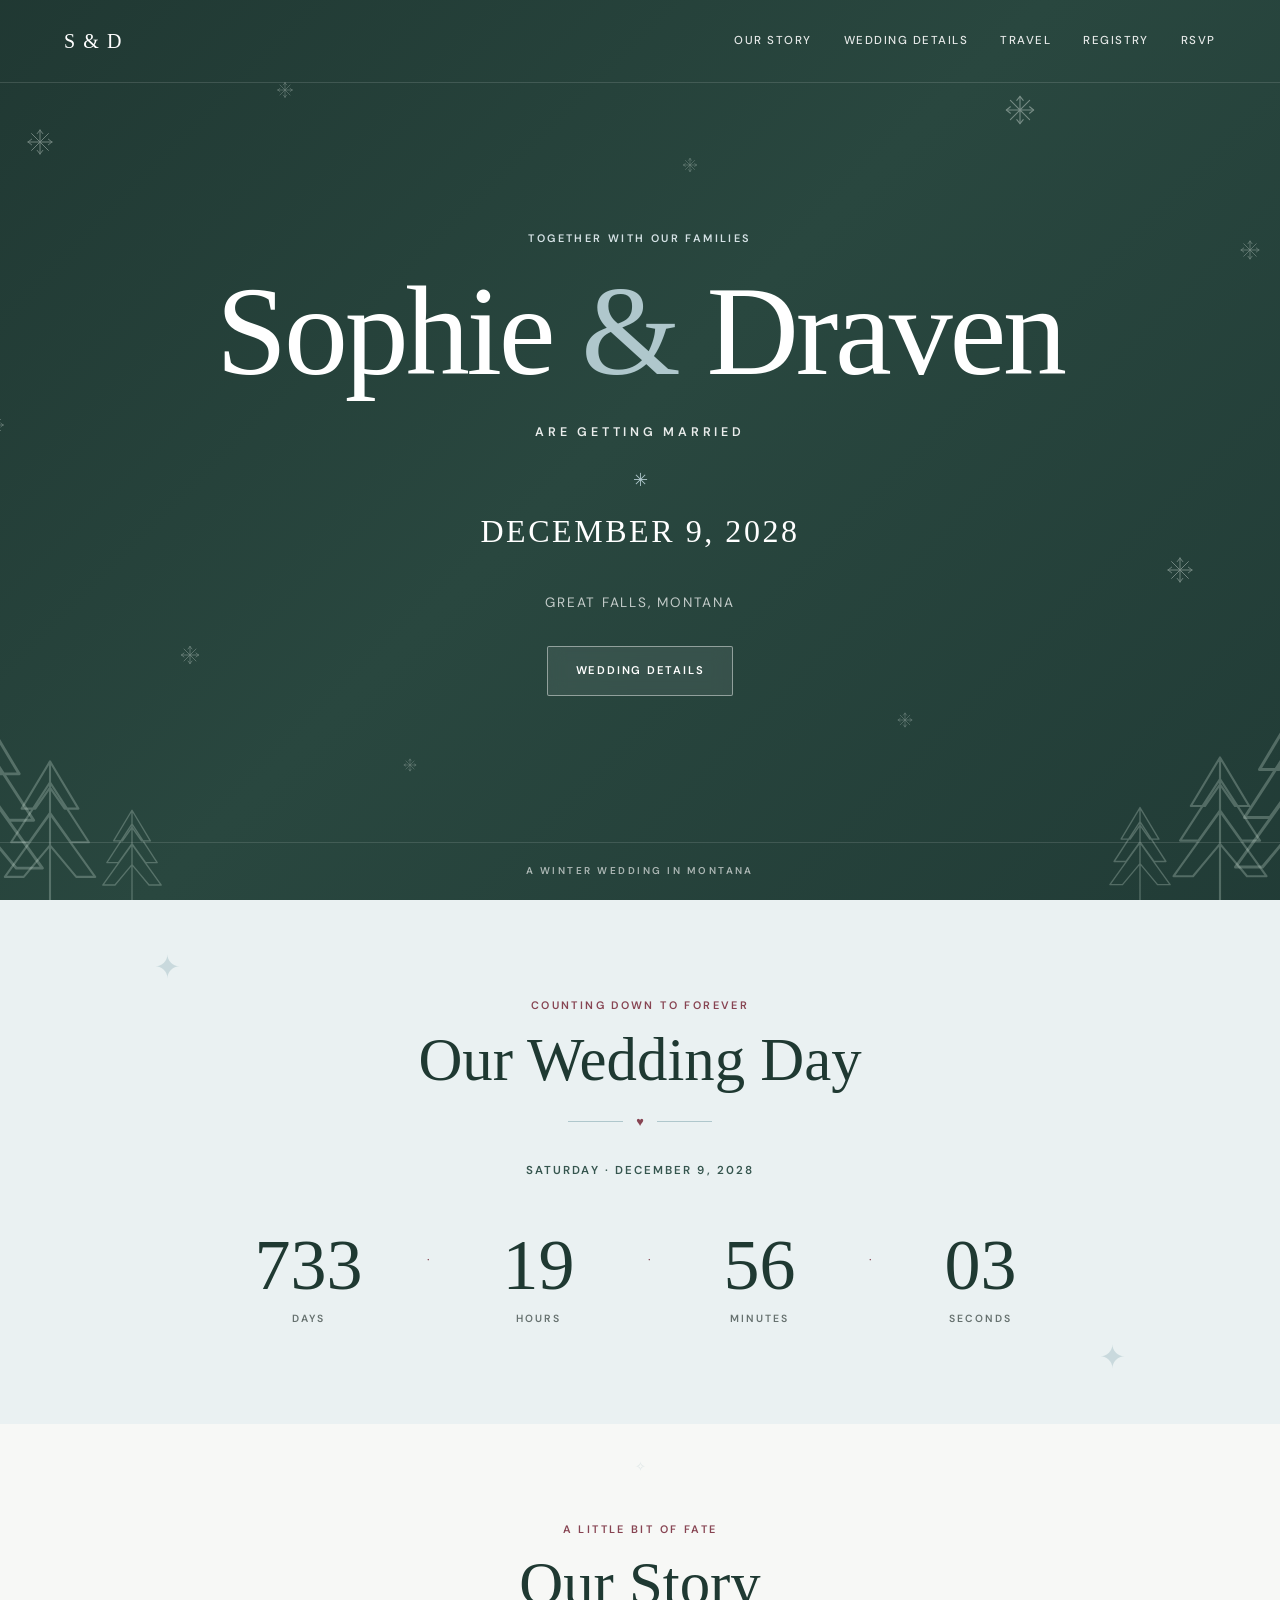
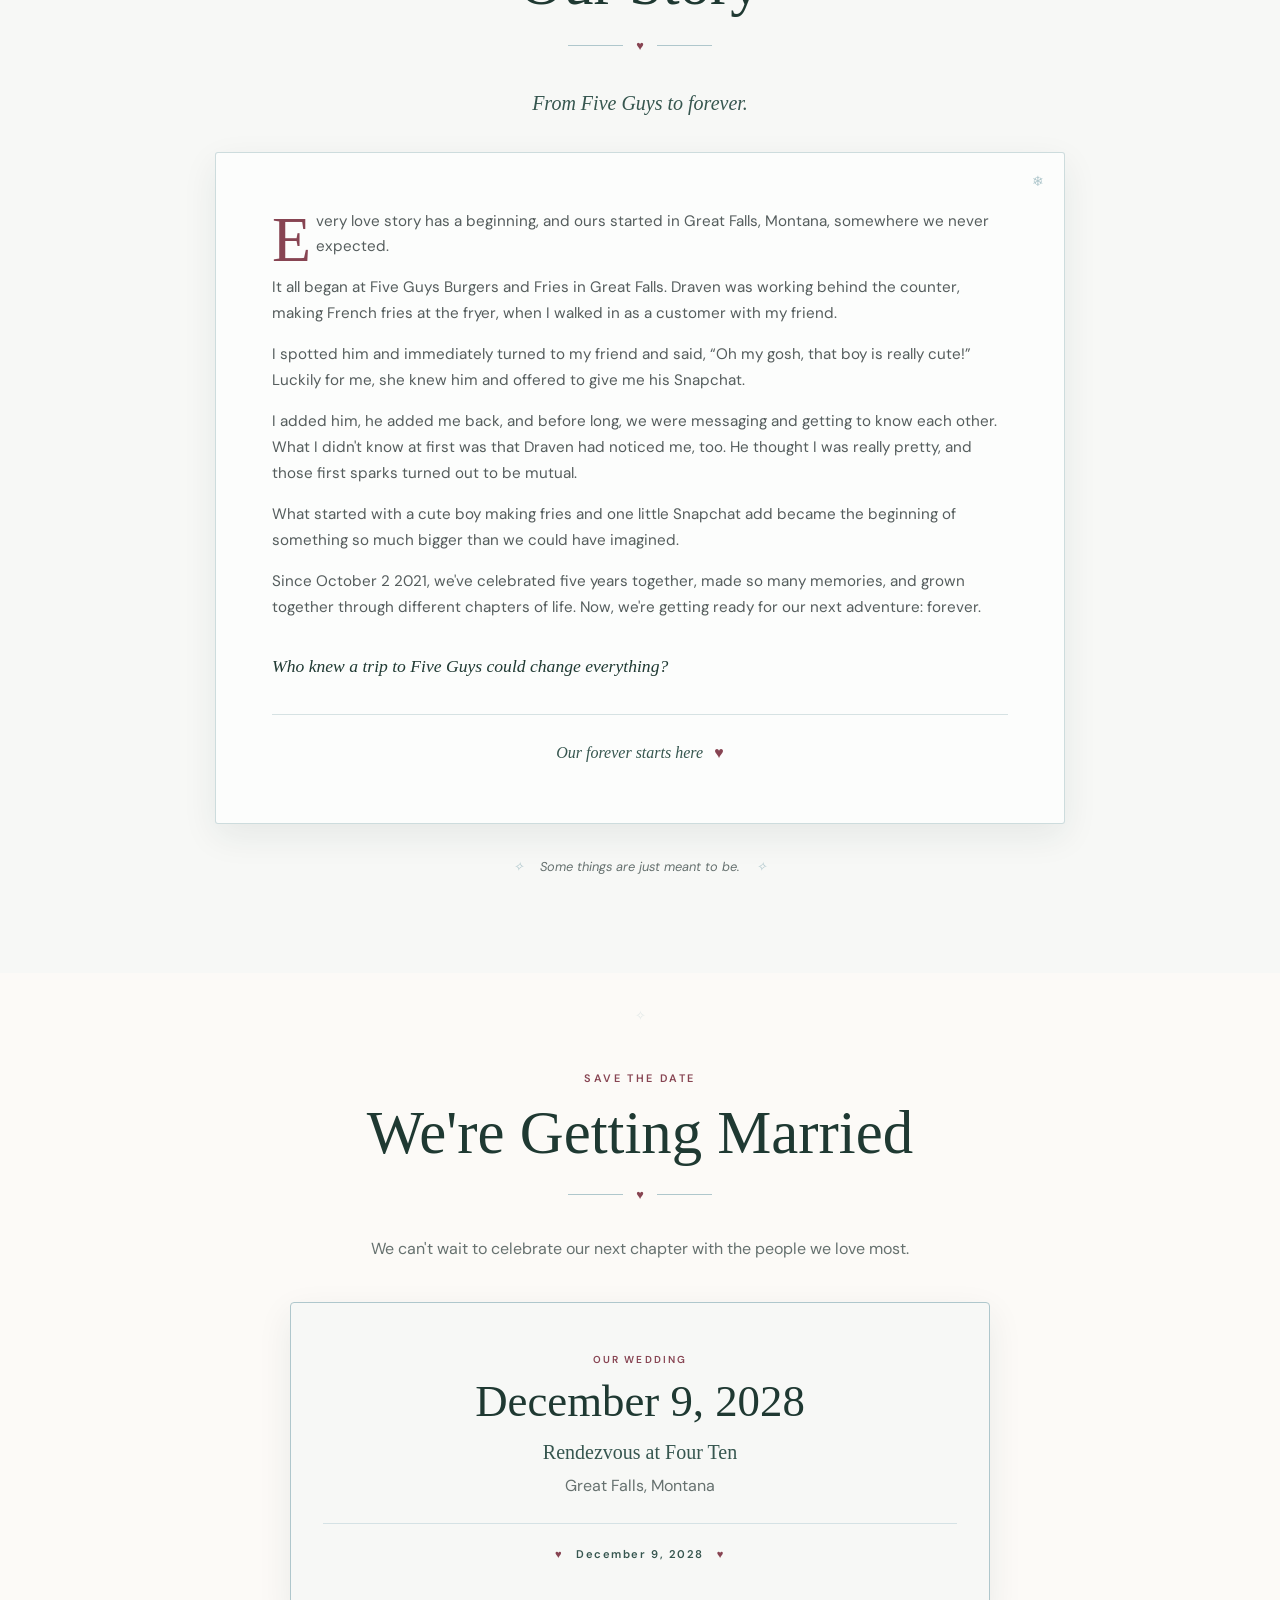
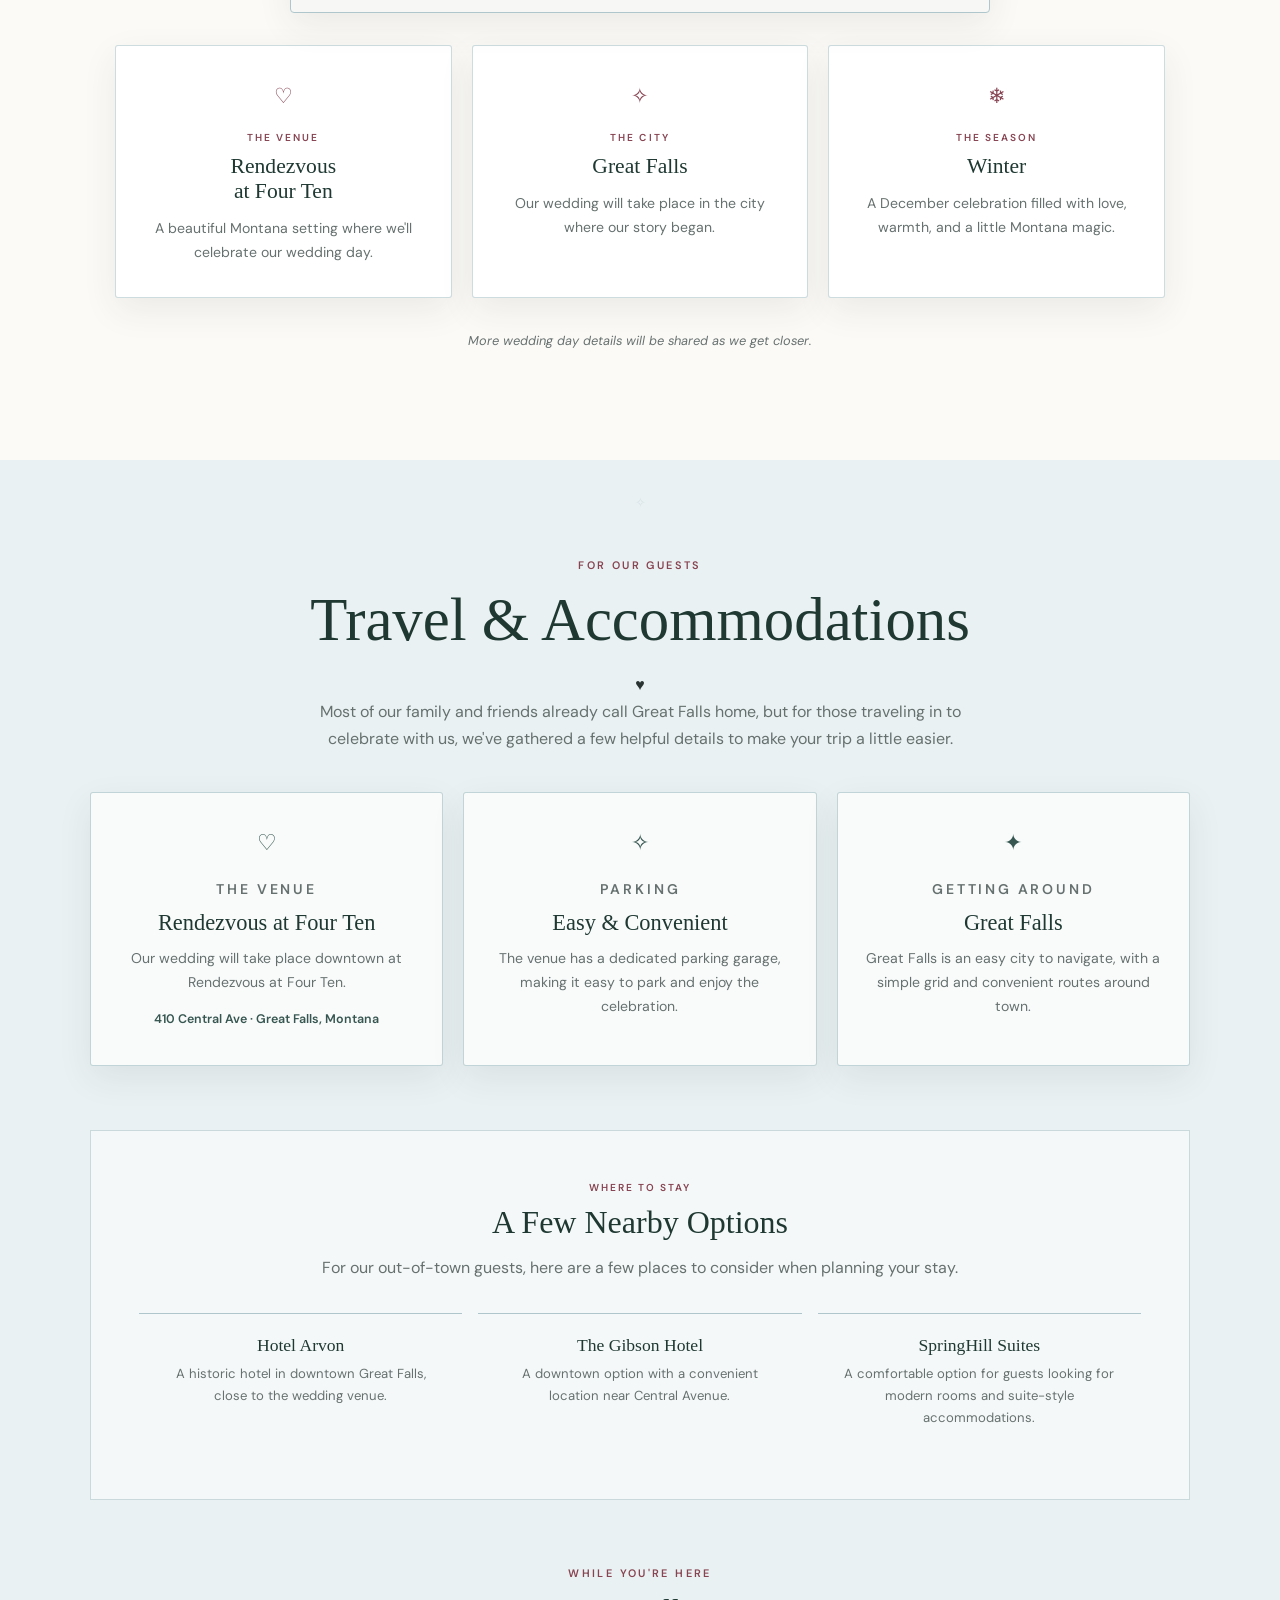
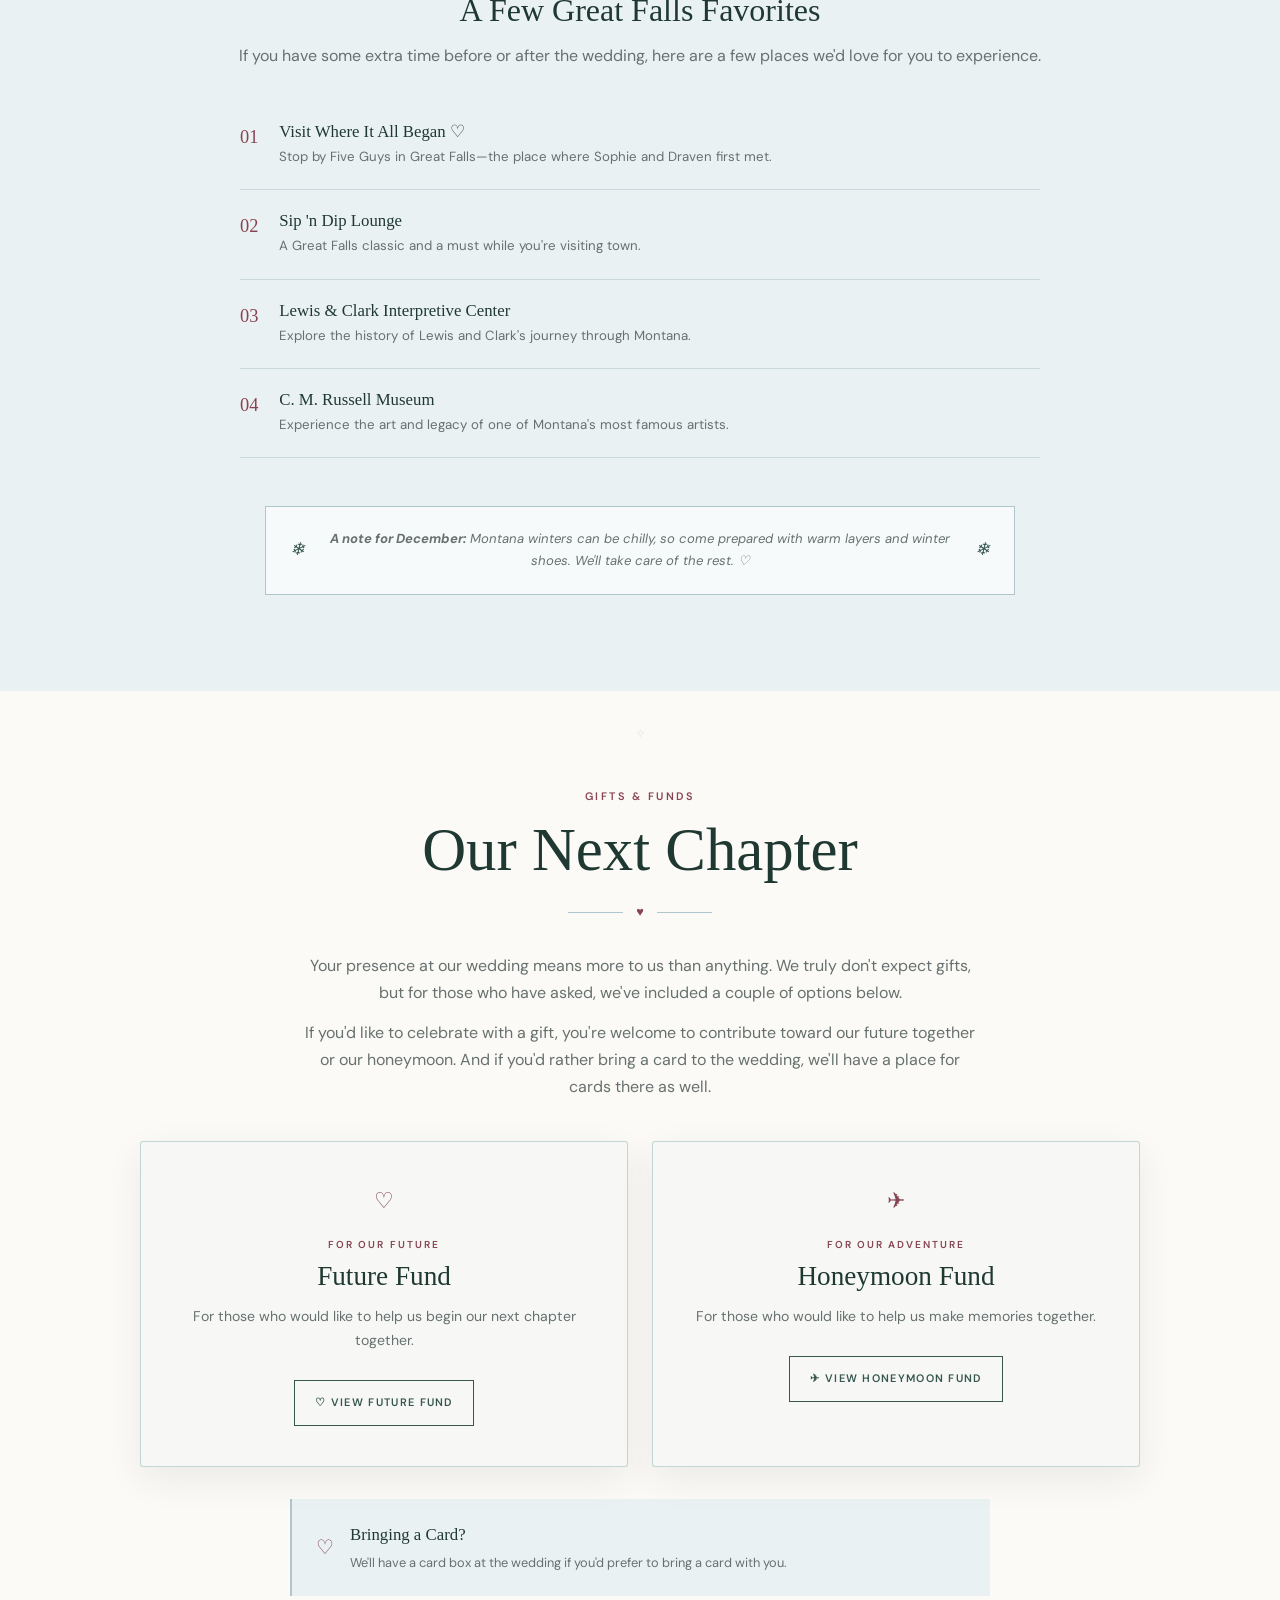
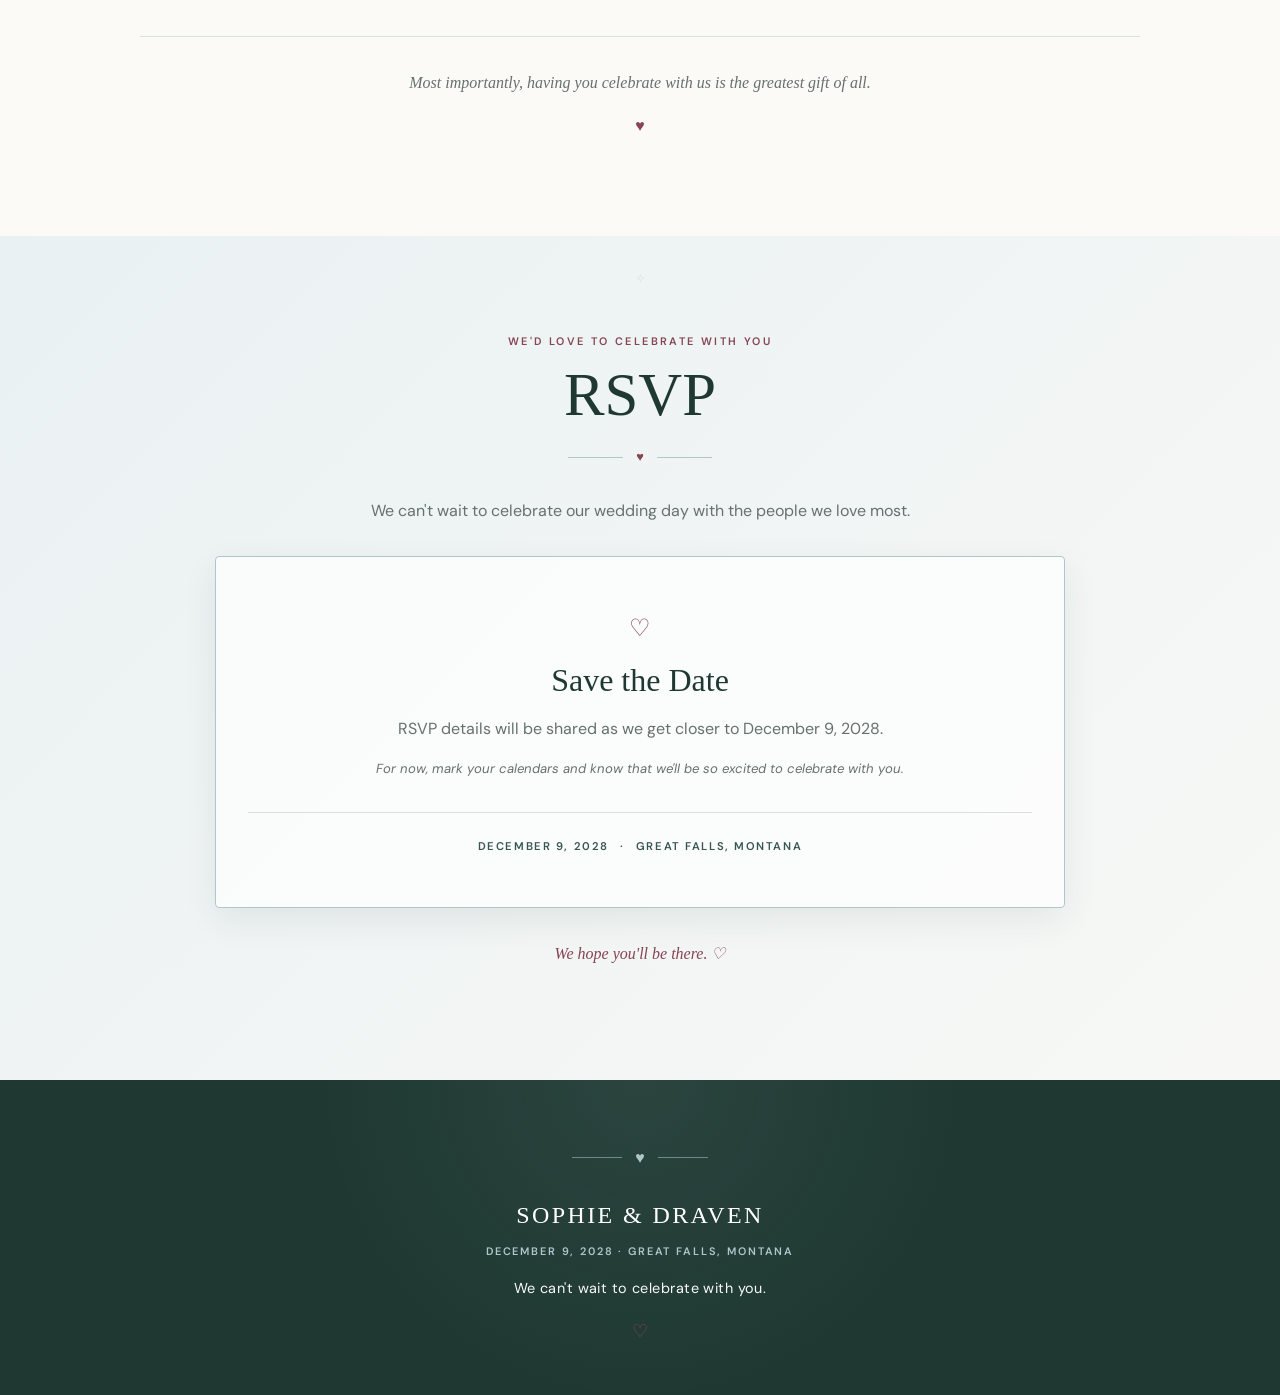
==== index.html @ 6c080b60 "nav links" ====
<!DOCTYPE html>
<html lang="en">
<head>
  <meta charset="UTF-8">
  <meta name="viewport" content="width=device-width, initial-scale=1.0">
  <meta name="description" content="Celebrate the wedding of Sophie and Draven in Great Falls, Montana, in December 9, 2028.">
  <title>Sophie & Draven | December 9, 2028</title>

  <link rel="preconnect" href="https://fonts.googleapis.com">
  <link rel="preconnect" href="https://fonts.gstatic.com" crossorigin>
  <link href="https://fonts.googleapis.com/css2?family=DM+Sans:wght@400;500;600&family=Playfair+Display:wght@400;500;600&display=swap" rel="stylesheet">

  <link rel="stylesheet" href="styles.css">
</head>
<body>
  <header class="hero">
    <nav class="navigation">
      <a href="#home" class="nav-logo">S & D</a>
      <div class="nav-links">
        
<a href="./story.html">OUR STORY</a>
<a href="./details.html">WEDDING DETAILS</a>
<a href="./travel.html">TRAVEL</a>
<a href="./registry.html">REGISTRY</a>
<a href="./rsvp.html">RSVP</a>

      </div>
    </nav>

    <main id="home" class="hero-content">
      <p class="eyebrow">TOGETHER WITH OUR FAMILIES</p>
      <h1>Sophie <span>&</span> Draven</h1>
      <p class="hero-subtitle">ARE GETTING MARRIED</p>
      <div class="ornament">✳</div>
      <p class="wedding-date">DECEMBER 9, 2028</p>
      <p class="hero-location">Great Falls, Montana</p>
      <a href="#details" class="button">Wedding Details</a>
    </main>

    <div class="hero-bottom">A WINTER WEDDING IN MONTANA</div>
  </header>


  <section class="countdown-section">
    <div class="countdown-inner">
      <p class="eyebrow">COUNTING DOWN TO FOREVER</p>
      <h2>Our Wedding Day</h2>
      <div class="countdown-flourish" aria-hidden="true">
        <span></span><span>♥</span><span></span>
      </div>
      <div class="countdown-date">SATURDAY · DECEMBER 9, 2028</div>
      <div class="countdown" id="countdown">
        <div class="countdown-unit"><span class="countdown-number" id="days">0</span><span class="countdown-label">DAYS</span></div>
        <div class="countdown-divider">·</div>
        <div class="countdown-unit"><span class="countdown-number" id="hours">0</span><span class="countdown-label">HOURS</span></div>
        <div class="countdown-divider">·</div>
        <div class="countdown-unit"><span class="countdown-number" id="minutes">0</span><span class="countdown-label">MINUTES</span></div>
        <div class="countdown-divider">·</div>
        <div class="countdown-unit"><span class="countdown-number" id="seconds">0</span><span class="countdown-label">SECONDS</span></div>
      </div>
    </div>
  </section>

  <section id="story" class="section story-section">
  <div class="story-inner">

    <p class="eyebrow">A LITTLE BIT OF FATE</p>

    <h2>Our Story</h2>

    <div class="story-flourish" aria-hidden="true">
      <span></span>
      <span class="flourish-heart">♥</span>
      <span></span>
    </div>

    <p class="story-tagline">From Five Guys to forever.</p>

<div class="story-letter">
  <p class="story-dropcap">
    Every love story has a beginning, and ours started
    in Great Falls, Montana, somewhere we never expected.
  </p>

  <p>
    It all began at Five Guys Burgers and Fries in Great
    Falls. Draven was working behind the counter, making
    French fries at the fryer, when I walked in as a
    customer with my friend.
  </p>

  <p>
    I spotted him and immediately turned to my friend
    and said, “Oh my gosh, that boy is really cute!”
    Luckily for me, she knew him and offered to give me
    his Snapchat.
  </p>

  <p>
    I added him, he added me back, and before long, we
    were messaging and getting to know each other.
    What I didn't know at first was that Draven had
    noticed me, too. He thought I was really pretty,
    and those first sparks turned out to be mutual.
  </p>

  <p>
    What started with a cute boy making fries and one
    little Snapchat add became the beginning of
    something so much bigger than we could have imagined.
  </p>

  <p>
    Since October 2 2021, we've celebrated five years
    together, made so many memories, and grown together
    through different chapters of life. Now, we're
    getting ready for our next adventure: forever.
  </p>

  <p class="story-ending">
    Who knew a trip to Five Guys could change everything?
  </p>

      <div class="story-signoff">
        <span>Our forever starts here</span>
        <span class="signoff-heart" aria-hidden="true">♥</span>
      </div>
    </div>

    <div class="story-bottom-note">
      <span class="story-sparkle" aria-hidden="true">✧</span>
      <p>Some things are just meant to be.</p>
      <span class="story-sparkle" aria-hidden="true">✧</span>
    </div>

  </div>
</section>

  <section id="details" class="section details-section">
  <div class="details-inner">

    <p class="eyebrow">SAVE THE DATE</p>

    <h2>We're Getting Married</h2>

    <div class="details-flourish" aria-hidden="true">
      <span></span>
      <span>♥</span>
      <span></span>
    </div>

    <p class="details-intro">
      We can't wait to celebrate our next chapter with
      the people we love most.
    </p>

    <div class="details-main-card">
      <p class="detail-label">OUR WEDDING</p>

      <h3>December 9, 2028</h3>

      <p class="venue-name">Rendezvous at Four Ten</p>
      <p class="venue-location">Great Falls, Montana</p>

      <div class="date-note">
        <span class="date-note-heart">♥</span>
        <span>December 9, 2028</span>
        <span class="date-note-heart">♥</span>
      </div>
    </div>

    <div class="detail-cards">

      <div class="detail-card">
        <div class="detail-icon">♡</div>
        <p class="detail-card-label">THE VENUE</p>
        <h4>Rendezvous<br>at Four Ten</h4>
        <p>
          A beautiful Montana setting where we'll
          celebrate our wedding day.
        </p>
      </div>

      <div class="detail-card">
        <div class="detail-icon">✧</div>
        <p class="detail-card-label">THE CITY</p>
        <h4>Great Falls</h4>
        <p>
          Our wedding will take place in the
          city where our story began.
        </p>
      </div>

      <div class="detail-card">
        <div class="detail-icon">❄</div>
        <p class="detail-card-label">THE SEASON</p>
        <h4>Winter</h4>
        <p>
          A December celebration filled with
          love, warmth, and a little Montana magic.
        </p>
      </div>

    </div>

    <div class="details-bottom">
      <p>More wedding day details will be shared as we get closer.</p>
    </div>

  </div>
</section>
<section id="travel" class="section travel-section">
  <div class="travel-inner">

    <p class="eyebrow">FOR OUR GUESTS</p>

    <h2>Travel & Accommodations</h2>

    <div class="travel-flourish" aria-hidden="true">
      <span></span>
      <span>♥</span>
      <span></span>
    </div>

    <p class="travel-intro">
      Most of our family and friends already call Great Falls home,
      but for those traveling in to celebrate with us, we've gathered
      a few helpful details to make your trip a little easier.
    </p>

    <div class="travel-cards">

      <div class="travel-card">
        <div class="travel-icon">♡</div>
        <p class="travel-card-label">THE VENUE</p>
        <h3>Rendezvous at Four Ten</h3>
        <p>
          Our wedding will take place downtown at
          Rendezvous at Four Ten.
        </p>
        <p class="travel-detail">
          410 Central Ave · Great Falls, Montana
        </p>
      </div>

      <div class="travel-card">
        <div class="travel-icon">✧</div>
        <p class="travel-card-label">PARKING</p>
        <h3>Easy & Convenient</h3>
        <p>
          The venue has a dedicated parking garage,
          making it easy to park and enjoy the celebration.
        </p>
      </div>

      <div class="travel-card">
        <div class="travel-icon">✦</div>
        <p class="travel-card-label">GETTING AROUND</p>
        <h3>Great Falls</h3>
        <p>
          Great Falls is an easy city to navigate, with a
          simple grid and convenient routes around town.
        </p>
      </div>

    </div>

    <div class="stay-section">

      <p class="travel-card-label">WHERE TO STAY</p>

      <h3>A Few Nearby Options</h3>

      <p class="stay-intro">
        For our out-of-town guests, here are a few places
        to consider when planning your stay.
      </p>

      <div class="hotel-list">

        <div class="hotel-item">
          <h4>Hotel Arvon</h4>
          <p>
            A historic hotel in downtown Great Falls,
            close to the wedding venue.
          </p>
        </div>

        <div class="hotel-item">
          <h4>The Gibson Hotel</h4>
          <p>
            A downtown option with a convenient location
            near Central Avenue.
          </p>
        </div>

        <div class="hotel-item">
          <h4>SpringHill Suites</h4>
          <p>
            A comfortable option for guests looking for
            modern rooms and suite-style accommodations.
          </p>
        </div>

      </div>

    </div>

    <div class="while-here">

      <p class="eyebrow">WHILE YOU'RE HERE</p>

      <h3>A Few Great Falls Favorites</h3>

      <p class="while-here-intro">
        If you have some extra time before or after the wedding,
        here are a few places we'd love for you to experience.
      </p>

      <div class="favorite-list">

        <div class="favorite-item">
          <span class="favorite-number">01</span>
          <div>
            <h4>Visit Where It All Began ♡</h4>
            <p>
              Stop by Five Guys in Great Falls—the place where
              Sophie and Draven first met.
            </p>
          </div>
        </div>

        <div class="favorite-item">
          <span class="favorite-number">02</span>
          <div>
            <h4>Sip 'n Dip Lounge</h4>
            <p>
              A Great Falls classic and a must while you're
              visiting town.
            </p>
          </div>
        </div>

        <div class="favorite-item">
          <span class="favorite-number">03</span>
          <div>
            <h4>Lewis & Clark Interpretive Center</h4>
            <p>
              Explore the history of Lewis and Clark's journey
              through Montana.
            </p>
          </div>
        </div>

        <div class="favorite-item">
          <span class="favorite-number">04</span>
          <div>
            <h4>C. M. Russell Museum</h4>
            <p>
              Experience the art and legacy of one of
              Montana's most famous artists.
            </p>
          </div>
        </div>

      </div>

    </div>

       <div class="winter-note">
      <span>❄</span>
      <p>
        <strong>A note for December:</strong>
        Montana winters can be chilly, so come prepared
        with warm layers and winter shoes. We'll take care
        of the rest. ♡
      </p>
      <span>❄</span>
    </div>

  </div>
</section>

<section id="registry" class="section registry-section">
  <div class="registry-inner">

    <p class="eyebrow">GIFTS &amp; FUNDS</p>

    <h2>Our Next Chapter</h2>

    <div class="registry-flourish" aria-hidden="true">
      <span></span>
      <span>♥</span>
      <span></span>
    </div>

    <p class="registry-intro">
      Your presence at our wedding means more to us than anything.
      We truly don't expect gifts, but for those who have asked,
      we've included a couple of options below.
    </p>

    <p class="registry-intro registry-intro-second">
      If you'd like to celebrate with a gift, you're welcome to
      contribute toward our future together or our honeymoon.
      And if you'd rather bring a card to the wedding, we'll have
      a place for cards there as well.
    </p>

    <div class="fund-cards">

      <!-- FUTURE FUND -->
      <div class="fund-card">
        <div class="fund-icon">♡</div>

        <p class="fund-label">FOR OUR FUTURE</p>

        <h3>Future Fund</h3>

        <p>
          For those who would like to help us begin
          our next chapter together.
        </p>

        <a
          class="fund-button"
          href="https://venmo.com/u/Sophie-no12"
          target="_blank"
          rel="noopener noreferrer"
        >
          ♡ View Future Fund
        </a>
      </div>

      <!-- HONEYMOON FUND -->
      <div class="fund-card">
        <div class="fund-icon">✈</div>

        <p class="fund-label">FOR OUR ADVENTURE</p>

        <h3>Honeymoon Fund</h3>

        <p>
          For those who would like to help us make
          memories together.
        </p>

        <a
          class="fund-button"
          href="https://venmo.com/u/Sophie-no12"
          target="_blank"
          rel="noopener noreferrer"
        >
          ✈ View Honeymoon Fund
        </a>
      </div>

    </div>

    <!-- BRINGING A CARD -->
    <div class="in-person-gift">
      <span class="gift-icon">♡</span>

      <div>
        <p class="gift-title">Bringing a Card?</p>

        <p>
          We'll have a card box at the wedding if you'd
          prefer to bring a card with you.
        </p>
      </div>
    </div>

    <div class="registry-bottom">
      <p>
        Most importantly, having you celebrate with us
        is the greatest gift of all.
      </p>

      <span>♥</span>
    </div>
</div>
</section>
<section id="rsvp" class="section rsvp-section">
  <div class="rsvp-inner">

    <p class="eyebrow">WE'D LOVE TO CELEBRATE WITH YOU</p>

    <h2>RSVP</h2>

    <div class="rsvp-flourish" aria-hidden="true">
      <span></span>
      <span>♥</span>
      <span></span>
    </div>

    <p class="rsvp-intro">
      We can't wait to celebrate our wedding day with
      the people we love most.
    </p>

    <div class="rsvp-card">

      <div class="rsvp-icon">♡</div>

      <h3>Save the Date</h3>

      <p>
        RSVP details will be shared as we get closer to December 9, 2028.
      </p>

      <p class="rsvp-note">
        For now, mark your calendars and know that
        we'll be so excited to celebrate with you.
      </p>

      <div class="rsvp-date">
        <span>DECEMBER 9, 2028</span>
        <span>·</span>
        <span>GREAT FALLS, MONTANA</span>
      </div>

    </div>

    <div class="rsvp-bottom">
      <p>We hope you'll be there. ♡</p>
    </div>

  </div>
</section>

<footer class="footer">

  <div class="footer-flourish" aria-hidden="true">
    <span></span>
    <span>♥</span>
    <span></span>
  </div>

  <p class="footer-names">SOPHIE &amp; DRAVEN</p>

  <p class="footer-date">
    DECEMBER 9, 2028 · GREAT FALLS, MONTANA
  </p>

  <p class="footer-message">
    We can't wait to celebrate with you.
  </p>

  <p class="footer-heart">♡</p>

</footer>

<script>
const weddingDate = new Date("December 9, 2028 00:00:00").getTime();
function updateCountdown() {
  const now = new Date().getTime();
  const difference = weddingDate - now;
  if (difference <= 0) {
    document.getElementById("countdown").innerHTML = `
      <div class="countdown-unit">
        <span class="countdown-number">♥</span>
        <span class="countdown-label">TODAY IS THE DAY</span>
      </div>`;
    return;
  }
  const days = Math.floor(difference / (1000 * 60 * 60 * 24));
  const hours = Math.floor((difference / (1000 * 60 * 60)) % 24);
  const minutes = Math.floor((difference / (1000 * 60)) % 60);
  const seconds = Math.floor((difference / 1000) % 60);
  document.getElementById("days").textContent = days;
  document.getElementById("hours").textContent = String(hours).padStart(2, "0");
  document.getElementById("minutes").textContent = String(minutes).padStart(2, "0");
  document.getElementById("seconds").textContent = String(seconds).padStart(2, "0");
}
updateCountdown();
setInterval(updateCountdown, 1000);
</script>

</body>
</html>
---- styles.css ----
/* =========================================================

   SOPHIE & DRAVEN

   WINTER WEDDING — DECEMBER 9, 2028

========================================================= */

:root {

  --snow: #F7F8F6;

  --ivory: #FCFAF7;

  --winter: #EAF1F2;

  --ice: #D5E2E5;

  --ice-blue: #AFC7CC;



  --pine: #1F3932;

  --spruce: #36564F;



  --cranberry: #874452;

  --champagne: #B7AA9D;



  --text: #293331;

  --muted: #66716F;



  --white: #FFFFFF;



  --shadow-soft: 0 12px 35px rgba(31, 57, 50, 0.08);

  --shadow-hover: 0 18px 45px rgba(31, 57, 50, 0.14);

}

/* =========================================================

   RESET

========================================================= */



* {

  box-sizing: border-box;

}



html {

  scroll-behavior: smooth;

}



body {

  margin: 0;

  background: var(--snow);

  color: var(--text);

  font-family: "DM Sans", sans-serif;

  line-height: 1.7;

}



a {

  color: inherit;

}



button,

a {

  -webkit-tap-highlight-color: transparent;

}



/* =========================================================

   TYPOGRAPHY

========================================================= */



h1,

h2,

h3,

h4 {

  font-family: "Cormorant Garamond", serif;

  font-weight: 500;

  line-height: 1.15;

  color: var(--pine);

}



h2 {

  margin: 0.35rem 0 1rem;

  font-size: clamp(2.4rem, 5vw, 3.8rem);

}



p {

  margin-top: 0;

}



.eyebrow {

  margin: 0 0 0.65rem;

  color: var(--cranberry);

  font-size: 0.68rem;

  font-weight: 600;

  letter-spacing: 0.22em;

  text-transform: uppercase;

}



/* =========================================================

   HERO

========================================================= */



.hero {

  position: relative;

  min-height: 100vh;

  display: flex;

  flex-direction: column;

  justify-content: space-between;

  overflow: hidden;

  color: var(--white);



  background:

    radial-gradient(circle at 15% 20%, rgba(184, 205, 208, 0.12) 0 1px, transparent 2px),

    radial-gradient(circle at 75% 30%, rgba(255, 255, 255, 0.14) 0 1px, transparent 2px),

    radial-gradient(circle at 40% 75%, rgba(255, 255, 255, 0.12) 0 1px, transparent 2px),

    linear-gradient(135deg, #1E3530 0%, #29473F 48%, #203A35 100%);

  background-size: 95px 95px, 130px 130px, 170px 170px, auto;

}



.hero::before,

.hero::after {

  content: "";

  position: absolute;

  pointer-events: none;

  border-radius: 50%;

  filter: blur(1px);

}



.hero::before {

  width: 340px;

  height: 340px;

  top: -170px;

  right: -90px;

  background: rgba(220, 232, 232, 0.07);

}



.hero::after {

  width: 280px;

  height: 280px;

  bottom: -150px;

  left: -100px;

  background: rgba(184, 205, 208, 0.06);

}



/* =========================================================

   NAVIGATION

========================================================= */



.navigation {

  position: relative;

  z-index: 5;



  width: 100%;

  padding: 1.5rem 5vw;



  display: flex;

  align-items: center;

  justify-content: space-between;



  border-bottom: 1px solid rgba(255, 255, 255, 0.13);

}



.nav-logo {

  color: var(--white);

  text-decoration: none;



  font-family: "Cormorant Garamond", serif;

  font-size: 1.25rem;

  letter-spacing: 0.08em;

}



.nav-links {

  display: flex;

  align-items: center;

  gap: 2rem;

}



.nav-links a {

  color: rgba(255, 255, 255, 0.88);

  text-decoration: none;



  font-size: 0.72rem;

  font-weight: 500;

  letter-spacing: 0.13em;

  text-transform: uppercase;



  transition: color 0.25s ease;

}



.nav-links a:hover {

  color: var(--ice);

}



/* =========================================================

   HERO CONTENT

========================================================= */



.hero-content {

  position: relative;

  z-index: 2;



  width: min(900px, 90%);

  margin: auto;



  text-align: center;

}



.hero .eyebrow {

  color: var(--ice);

}



.hero h1 {

  margin: 0;



  color: var(--white);

  font-size: clamp(4rem, 10vw, 8rem);

  letter-spacing: -0.025em;

}



.hero h1 span {

  color: var(--ice-blue);

  font-weight: 400;

}



.hero-subtitle {

  margin: 1rem 0 1.4rem;



  color: rgba(255, 255, 255, 0.9);

  font-size: 0.78rem;

  font-weight: 600;

  letter-spacing: 0.3em;

}



.ornament {

  margin: 0.5rem 0;



  color: var(--ice-blue);

  font-size: 1.15rem;

}



.wedding-date,

.date-note,

.countdown-date,

.rsvp-date,

.footer-date {

  font-family: "Cormorant Garamond", serif;

}

.details-card h3 {

  font-family: "Cormorant Garamond", serif;

  font-size: 3.2rem;

  font-weight: 500;

  letter-spacing: 0.01em;

}



.hero-location {

  margin-bottom: 2rem;



  color: rgba(255, 255, 255, 0.72);

  font-size: 0.85rem;

  letter-spacing: 0.13em;

  text-transform: uppercase;

}



/* =========================================================

   BUTTON

========================================================= */



.button {

  display: inline-block;



  padding: 0.9rem 1.7rem;



  border: 1px solid rgba(255, 255, 255, 0.45);

  border-radius: 2px;



  color: var(--white);

  background: rgba(255, 255, 255, 0.08);



  text-decoration: none;

  font-size: 0.7rem;

  font-weight: 600;

  letter-spacing: 0.16em;

  text-transform: uppercase;



  backdrop-filter: blur(8px);



  transition:

*background* 0.25s ease,

    border-color 0.25s ease,

    transform 0.25s ease;

}



.button:hover {

  background: rgba(255, 255, 255, 0.16);

  border-color: rgba(255, 255, 255, 0.75);

  transform: translateY(-2px);

}



.hero-bottom {

  position: relative;

  z-index: 2;



  padding: 1.25rem;



  border-top: 1px solid rgba(255, 255, 255, 0.12);



  color: rgba(255, 255, 255, 0.62);

  text-align: center;



  font-size: 0.62rem;

  font-weight: 600;

  letter-spacing: 0.25em;

}



/* =========================================================

   GENERAL SECTIONS

========================================================= */



.section {

  position: relative;

  padding: 6rem 1.5rem;

}



.section::before {

  content: "✧";

  position: absolute;

  top: 2rem;

  left: 50%;

  transform: translateX(-50%);



  color: rgba(184, 205, 208, 0.38);

  font-size: 0.8rem;

}



/* =========================================================

   STORY

========================================================= */



.story-section {

  background: var(--snow);

}



.story-inner {

  width: min(850px, 100%);

  margin: 0 auto;

  text-align: center;

}



.story-flourish,

.details-flourish,

.registry-flourish,

.rsvp-flourish,

.countdown-flourish {

  display: flex;

  align-items: center;

  justify-content: center;

  gap: 0.8rem;



  margin: 1rem auto 1.8rem;

}



.story-flourish span:first-child,

.story-flourish span:last-child,

.details-flourish span:first-child,

.details-flourish span:last-child,

.registry-flourish span:first-child,

.registry-flourish span:last-child,

.rsvp-flourish span:first-child,

.rsvp-flourish span:last-child,

.countdown-flourish span:first-child,

.countdown-flourish span:last-child {

  width: 55px;

  height: 1px;

  background: var(--ice-blue);

}



.flourish-heart,

.story-flourish span:nth-child(2),

.details-flourish span:nth-child(2),

.registry-flourish span:nth-child(2),

.rsvp-flourish span:nth-child(2),

.countdown-flourish span:nth-child(2) {

  color: var(--cranberry);

  font-size: 0.8rem;

}



.story-tagline {

  margin: 0 0 2rem;



  color: var(--spruce);

  font-family: "Cormorant Garamond", serif;

  font-size: 1.25rem;

  font-style: italic;

}



.story-letter {

  position: relative;



  padding: clamp(2rem, 5vw, 3.5rem);



  border: 1px solid rgba(184, 205, 208, 0.7);

  border-radius: 3px;



  background: rgba(255, 255, 255, 0.65);



  box-shadow: var(--shadow-soft);



  text-align: left;

}



.story-letter::before {

  content: "❄";

  position: absolute;

  top: 1rem;

  right: 1.25rem;



  color: var(--ice-blue);

  font-size: 0.9rem;

}



.story-letter p {

  color: #555D5D;

  font-size: 0.95rem;

}



.story-dropcap::first-letter {

  float: left;



  margin: 0.08em 0.08em 0 0;



  color: var(--cranberry);

  font-family: "Cormorant Garamond", serif;

  font-size: 4rem;

  line-height: 0.8;

}



.story-ending {

  margin-top: 2rem;



  color: var(--pine) !important;

  font-family: "Cormorant Garamond", serif;

  font-size: 1.1rem !important;

  font-style: italic;

}



.story-signoff {

  display: flex;

  justify-content: center;

  gap: 0.7rem;



  margin-top: 2rem;

  padding-top: 1.5rem;



  border-top: 1px solid rgba(184, 205, 208, 0.55);



  color: var(--spruce);

  font-family: "Cormorant Garamond", serif;

  font-style: italic;

}



.signoff-heart {

  color: var(--cranberry);

}



.story-bottom-note {

  display: flex;

  justify-content: center;

  align-items: center;

  gap: 1rem;



  margin-top: 2rem;



  color: var(--muted);

  font-size: 0.8rem;

  font-style: italic;

}



.story-bottom-note p {

  margin: 0;

}



.story-sparkle {

  color: var(--ice-blue);

}



/* =========================================================

   COUNTDOWN

========================================================= */



.countdown-section {

  position: relative;

  overflow: hidden;



  padding: 5.5rem 1.5rem;



  background:

    linear-gradient(

      135deg,

      var(--winter) 0%,

      var(--ice) 100%

    );



  text-align: center;

}



.countdown-section::before,

.countdown-section::after {

  position: absolute;



  color: rgba(64, 93, 89, 0.08);

  font-size: 9rem;

}



.countdown-section::before {

  content: "❄";

  top: -2rem;

  left: 5%;

}



.countdown-section::after {

  content: "❄";

  right: 5%;

  bottom: -2rem;

}



.countdown-inner {

  position: relative;

  z-index: 1;



  width: min(900px, 100%);

  margin: 0 auto;

}



.countdown-section h2 {

  color: var(--pine);

}



.countdown-date {

  margin-bottom: 2.3rem;



  color: var(--spruce);

  font-size: 0.75rem;

  font-weight: 600;

  letter-spacing: 0.18em;

}



.countdown {

  display: flex;

  align-items: center;

  justify-content: center;

  gap: 1.3rem;

}



.countdown-unit {

  min-width: 95px;

}



.countdown-number {

  display: block;



  color: var(--pine);

  font-family: "Cormorant Garamond", serif;

  font-size: clamp(2.8rem, 7vw, 4.7rem);

  line-height: 1;

}



.countdown-label {

  display: block;



  margin-top: 0.65rem;



  color: var(--muted);

  font-size: 0.62rem;

  font-weight: 600;

  letter-spacing: 0.18em;

}



.countdown-divider {

  padding-bottom: 1.3rem;



  color: var(--cranberry);

  font-size: 1.3rem;

}



/* =========================================================

   WEDDING DETAILS

========================================================= */



.details-section {

  background: var(--ivory);

}



.details-inner {

  width: min(1050px, 100%);

  margin: 0 auto;

  text-align: center;

}



.details-intro {

  width: min(620px, 100%);

  margin: 0 auto 2.5rem;



  color: var(--muted);

}



.details-main-card {

  position: relative;



  width: min(700px, 100%);

  margin: 0 auto 2rem;

  padding: 3rem 2rem;



  border: 1px solid var(--ice-blue);

  border-radius: 4px;



  background: var(--snow);



  box-shadow: var(--shadow-soft);

}



.detail-label,

.detail-card-label,

.travel-card-label,

.fund-label {

  margin-bottom: 0.5rem;



  color: var(--cranberry);

  font-size: 0.63rem;

  font-weight: 600;

  letter-spacing: 0.2em;

  text-transform: uppercase;

}



.details-main-card h3 {

  margin: 0 0 0.5rem;



  font-size: clamp(2rem, 4vw, 2.8rem);

}



.venue-name {

  margin-bottom: 0.15rem;



  color: var(--spruce);

  font-family: "Cormorant Garamond", serif;

  font-size: 1.25rem;

}



.venue-location {

  color: var(--muted);

}



.date-note {

  display: flex;

  justify-content: center;

  align-items: center;

  gap: 0.8rem;



  margin-top: 1.5rem;

  padding-top: 1.3rem;



  border-top: 1px solid var(--ice);



  color: var(--spruce);

  font-size: 0.7rem;

  font-weight: 600;

  letter-spacing: 0.14em;

}



.date-note-heart {

  color: var(--cranberry);

}



.detail-cards {

  display: grid;

  grid-template-columns: repeat(3, 1fr);

  gap: 1.25rem;

}



.detail-card {

  padding: 2rem 1.5rem;



  border: 1px solid rgba(184, 205, 208, 0.7);

  border-radius: 3px;



  background: var(--white);



  box-shadow: var(--shadow-soft);



  transition:

    transform 0.25s ease,

    box-shadow 0.25s ease;

}



.detail-card:hover {

  transform: translateY(-4px);

  box-shadow: var(--shadow-hover);

}



.detail-icon {

  margin-bottom: 1rem;



  color: var(--cranberry);

  font-size: 1.3rem;

}



.detail-card h4 {

  margin: 0 0 0.8rem;



  font-size: 1.35rem;

}



.detail-card p:last-child {

  margin-bottom: 0;



  color: var(--muted);

  font-size: 0.88rem;

}



.details-bottom {

  margin-top: 2rem;



  color: var(--muted);

  font-size: 0.8rem;

  font-style: italic;

}



/* =========================================================

   TRAVEL

========================================================= */



.travel-section {

  background: var(--winter);

}



.travel-inner {

  width: min(1100px, 100%);

  margin: 0 auto;

  text-align: center;

}



.travel-intro {

  width: min(700px, 100%);

  margin: 0 auto 2.5rem;



  color: var(--muted);

}



.travel-cards {

  display: grid;

  grid-template-columns: repeat(3, 1fr);

  gap: 1.25rem;

}



.travel-card {

  padding: 2rem 1.5rem;



  border: 1px solid rgba(184, 205, 208, 0.85);

  border-radius: 3px;



  background: rgba(255, 255, 255, 0.7);



  box-shadow: var(--shadow-soft);

}



.travel-icon {

  margin-bottom: 1rem;



  color: var(--spruce);

  font-size: 1.35rem;

}



.travel-card h3 {

  margin: 0 0 0.7rem;



  font-size: 1.4rem;

}



.travel-card p {

  color: var(--muted);

  font-size: 0.88rem;

}



.travel-detail {

  margin-bottom: 0;



  color: var(--spruce) !important;

  font-size: 0.78rem !important;

  font-weight: 600;

}



.stay-section {

  margin-top: 4rem;

  padding: 3rem;



  border: 1px solid rgba(184, 205, 208, 0.7);

  background: rgba(255, 255, 255, 0.55);

}



.stay-section h3,

.while-here h3 {

  margin: 0.3rem 0 0.8rem;



  font-size: 2rem;

}



.stay-intro,

.while-here-intro {

  color: var(--muted);

}



.hotel-list {

  display: grid;

  grid-template-columns: repeat(3, 1fr);

  gap: 1rem;



  margin-top: 2rem;

}



.hotel-item {

  padding: 1.3rem;



  border-top: 1px solid var(--ice-blue);

}



.hotel-item h4 {

  margin: 0 0 0.5rem;



  font-size: 1.1rem;

}



.hotel-item p {

  margin: 0;



  color: var(--muted);

  font-size: 0.82rem;

}



.while-here {

  margin-top: 4rem;

}



.favorite-list {

  width: min(800px, 100%);

  margin: 2rem auto 0;



  text-align: left;

}



.favorite-item {

  display: flex;

  gap: 1.3rem;



  padding: 1.3rem 0;



  border-bottom: 1px solid rgba(184, 205, 208, 0.65);

}



.favorite-number {

  color: var(--cranberry);

  font-family: "Cormorant Garamond", serif;

  font-size: 1.15rem;

}



.favorite-item h4 {

  margin: 0 0 0.3rem;



  font-size: 1.05rem;

}



.favorite-item p {

  margin: 0;



  color: var(--muted);

  font-size: 0.83rem;

}



.winter-note {

  display: flex;

  justify-content: center;

  align-items: center;

  gap: 1rem;



  width: min(750px, 100%);

  margin: 3rem auto 0;

  padding: 1.3rem 1.5rem;



  border: 1px solid var(--ice-blue);

  background: rgba(255, 255, 255, 0.65);



  color: var(--muted);

  font-size: 0.82rem;

  font-style: italic;

}



.winter-note span {

  color: var(--spruce);

  font-size: 1.1rem;

}



.winter-note p {

  margin: 0;

}



/* =========================================================

   REGISTRY

========================================================= */



.registry-section {

  background: var(--ivory);

}



.registry-inner {

  width: min(1000px, 100%);

  margin: 0 auto;

  text-align: center;

}



.registry-intro,

.registry-intro-second {

  width: min(680px, 100%);

  margin: 0 auto 0.8rem;



  color: var(--muted);

}



.fund-cards {

  display: grid;

  grid-template-columns: repeat(2, 1fr);

  gap: 1.5rem;



  margin-top: 2.5rem;

}



.fund-card {

  padding: 2.5rem 2rem;



  border: 1px solid rgba(184, 205, 208, 0.8);

  border-radius: 3px;



  background: var(--snow);



  box-shadow: var(--shadow-soft);



  transition:

    transform 0.25s ease,

    box-shadow 0.25s ease;

}



.fund-card:hover {

  transform: translateY(-4px);

  box-shadow: var(--shadow-hover);

}



.fund-icon {

  margin-bottom: 1rem;



  color: var(--cranberry);

  font-size: 1.4rem;

}



.fund-card h3 {

  margin: 0 0 0.8rem;



  font-size: 1.7rem;

}



.fund-card > p:not(.fund-label) {

  color: var(--muted);

  font-size: 0.88rem;

}



.fund-button {

  display: inline-block;



  margin-top: 0.8rem;

  padding: 0.8rem 1.25rem;



  border: 1px solid var(--spruce);



  color: var(--spruce);

  text-decoration: none;



  font-size: 0.68rem;

  font-weight: 600;

  letter-spacing: 0.12em;

  text-transform: uppercase;



  transition: all 0.25s ease;

}



.fund-button:hover {

  background: var(--spruce);

  color: var(--white);

}



.in-person-gift {

  display: flex;

  align-items: center;

  gap: 1rem;



  width: min(700px, 100%);

  margin: 2rem auto;

  padding: 1.4rem 1.5rem;



  border-left: 2px solid var(--ice-blue);



  background: var(--winter);



  text-align: left;

}



.gift-icon {

  color: var(--cranberry);

  font-size: 1.25rem;

}



.gift-title {

  margin-bottom: 0.15rem;



  color: var(--pine);

  font-family: "Cormorant Garamond", serif;

  font-size: 1.05rem;

}



.in-person-gift p:last-child {

  margin: 0;



  color: var(--muted);

  font-size: 0.8rem;

}



.registry-bottom {

  margin-top: 2.5rem;

  padding-top: 2rem;



  border-top: 1px solid var(--ice);



  color: var(--muted);

  font-family: "Cormorant Garamond", serif;

  font-style: italic;

}



.registry-bottom span {

  display: block;



  margin-top: 0.6rem;



  color: var(--cranberry);

}



/* =========================================================

   RSVP

========================================================= */



.rsvp-section {

  background:

    linear-gradient(

      135deg,

      var(--winter),

      var(--snow)

    );

}



.rsvp-inner {

  width: min(850px, 100%);

  margin: 0 auto;

  text-align: center;

}



.rsvp-intro {

  width: min(600px, 100%);

  margin: 0 auto 2rem;



  color: var(--muted);

}



.rsvp-card {

  position: relative;



  padding: 3.2rem 2rem;



  border: 1px solid var(--ice-blue);

  border-radius: 4px;



  background: rgba(255, 255, 255, 0.72);



  box-shadow: var(--shadow-soft);

}



.rsvp-icon {

  color: var(--cranberry);

  font-size: 1.5rem;

}



.rsvp-card h3 {

  margin: 0.8rem 0 1rem;



  font-size: 2rem;

}



.rsvp-card p {

  width: min(550px, 100%);

  margin-left: auto;

  margin-right: auto;



  color: var(--muted);

}



.rsvp-note {

  font-size: 0.82rem;

  font-style: italic;

}



.rsvp-date {

  display: flex;

  justify-content: center;

  flex-wrap: wrap;

  gap: 0.7rem;



  margin-top: 2rem;

  padding-top: 1.5rem;



  border-top: 1px solid var(--ice);



  color: var(--spruce);

  font-size: 0.7rem;

  font-weight: 600;

  letter-spacing: 0.14em;

}



.rsvp-bottom {

  margin-top: 2rem;



  color: var(--cranberry);

  font-family: "Cormorant Garamond", serif;

  font-style: italic;

}



/* =========================================================

   FOOTER

========================================================= */



.footer {

  position: relative;



  padding: 4rem 1.5rem 3rem;



  background:

    radial-gradient(

      circle at 50% 0%,

      rgba(184, 205, 208, 0.08),

      transparent 45%

    ),

    var(--pine);



  color: var(--white);



  text-align: center;

}



.footer-flourish {

  display: flex;

  justify-content: center;

  align-items: center;

  gap: 0.8rem;



  margin-bottom: 1.5rem;

}



.footer-flourish span:first-child,

.footer-flourish span:last-child {

  width: 50px;

  height: 1px;

  background: rgba(184, 205, 208, 0.5);

}



.footer-flourish span:nth-child(2) {

  color: var(--ice-blue);

}



.footer-names {

  margin-bottom: 0.4rem;



  font-family: "Cormorant Garamond", serif;

  font-size: 1.5rem;

  letter-spacing: 0.1em;

}



.footer-date {

  margin-bottom: 1rem;



  color: var(--ice-blue);

  font-size: 0.68rem;

  font-weight: 600;

  letter-spacing: 0.17em;

}



.footer-message {

  margin: 0.5rem 0 0;



  color: rgba(255, 255, 255, 0.9);



  font-family: "DM Sans", sans-serif;

  font-size: 0.9rem;

  letter-spacing: 0.03em;

}



.footer-heart {

  margin: 1rem 0 0;



  color: var(--cranberry);

  font-size: 1.1rem;

}

/* =========================

   COUNTDOWN

\========================= */



.countdown-section {

  background: var(--winter);

  padding: 6rem 1.5rem;

  text-align: center;

  position: relative;

  overflow: hidden;

}



.countdown-section::before,

.countdown-section::after {

  content: "✦";

  position: absolute;

  color: var(--ice-blue);

  font-size: 2rem;

  opacity: 0.55;

}



.countdown-section::before {

  top: 2.5rem;

  left: 12%;

}



.countdown-section::after {

  bottom: 2.5rem;

  right: 12%;

}



.countdown-inner {

  max-width: 900px;

  margin: 0 auto;

}



.countdown-eyebrow {

  margin: 0 0 1rem;

  color: var(--cranberry);

  font-family: "DM Sans", sans-serif;

  font-size: 0.72rem;

  font-weight: 600;

  letter-spacing: 0.22em;

}



.countdown-title {

  display: flex;

  align-items: center;

  justify-content: center;

  gap: 1.25rem;

}



.countdown-title span {

  width: 55px;

  height: 1px;

  background: var(--ice-blue);

}



.countdown-title h2 {

  margin: 0;

  color: var(--pine);

  font-family: "Cormorant Garamond", serif;

  font-size: clamp(2.3rem, 5vw, 3.5rem);

  font-weight: 500;

}



.countdown-date {

  margin: 1.25rem 0 3rem;

  color: var(--spruce);

  font-family: "DM Sans", sans-serif;

  font-size: 0.72rem;

  font-weight: 600;

  letter-spacing: 0.18em;

}



.countdown {

  display: flex;

  align-items: center;

  justify-content: center;

  gap: clamp(1.5rem, 5vw, 4rem);

  margin: 0 auto;

}



.countdown-unit {

  display: flex;

  flex-direction: column;

  align-items: center;

  justify-content: center;

  min-width: 90px;

}



.countdown-number {

  color: var(--pine);

  font-family: "Cormorant Garamond", serif;

  font-size: clamp(3rem, 6vw, 4.5rem);

  font-weight: 500;

  line-height: 1;

}



.countdown-label {

  margin-top: 0.6rem;

  color: var(--muted);

  font-family: "DM Sans", sans-serif;

  font-size: 0.65rem;

  font-weight: 600;

  letter-spacing: 0.18em;

}



.countdown-divider {

  color: var(--cranberry);

  font-size: 0.8rem;

  margin-top: -1rem;

}



@media (max-width: 650px) {

  .countdown-section {

    padding: 4.5rem 1rem;

  }



  .countdown {

    gap: 0.8rem;

  }



  .countdown-unit {

    min-width: 65px;

  }



  .countdown-divider {

    font-size: 0.65rem;

  }



  .countdown-title span {

    width: 30px;

  }

}

/* =========================================================
   FINAL POLISH
========================================================= */

.wedding-date {
  font-family: "Cormorant Garamond", serif;
  font-size: clamp(1.55rem, 3vw, 2rem);
  font-weight: 500;
  letter-spacing: 0.08em;
}

.date-note,
.rsvp-date,
.footer-date {
  font-family: "DM Sans", sans-serif;
}

.details-main-card h3 {
  font-family: "Cormorant Garamond", serif;
  font-weight: 500;
  letter-spacing: 0;
}

.venue-name {
  font-family: "Cormorant Garamond", serif;
}

.footer-message {
  color: #F8FAF8;
  opacity: 1;
}

@media (max-width: 800px) {
  .detail-cards,
  .travel-cards {
    grid-template-columns: 1fr;
  }

  .hotel-list {
    grid-template-columns: 1fr;
  }

  .fund-cards {
    grid-template-columns: 1fr;
  }

  .nav-links {
    gap: 1rem;
  }
}

@media (max-width: 480px) {
  .navigation {
    padding: 1.1rem 1.25rem;
  }

  .nav-links {
    display: none;
  }

  .hero h1 {
    font-size: clamp(3.2rem, 16vw, 5rem);
  }

  .section {
    padding: 4.5rem 1rem;
  }

  .details-main-card {
    padding: 2.4rem 1.25rem;
  }

  .story-letter {
    padding: 1.7rem 1.35rem;
  }
}

/* If you have the original mountain hero image, save it as mountain.jpg
   beside index.html and styles.css to display it. */
.hero {
  background-image:
    linear-gradient(rgba(20, 42, 38, .38), rgba(20, 42, 38, .52)),
    url("mountain.jpg");
  background-position: center;
  background-size: cover;
  background-color: #29473f;
}

/* Winter detail update: replace the large hero circles with subtle
   snowflakes and evergreen silhouettes. */
.hero::before,
.hero::after {
  display: none;
}

.hero {
  background-image:
    url("winter-details.svg"),
    linear-gradient(135deg, rgba(30,53,48,.82), rgba(41,71,63,.78) 48%, rgba(32,58,53,.86)),
    url("mountain.jpg");
  background-size: cover, cover, cover;
  background-position: center, center, center;
  background-repeat: no-repeat;
  background-color: #29473f;
}

/* ==========================
   IPHONE / MOBILE DESIGN
   ========================== */

@media screen and (max-width: 768px) {

  html, body {
    width: 100%;
    overflow-x: hidden;
  }

  /* Mountain hero */
  .hero {
    min-height: 100svh;
    padding: 0 16px;
    background-position: center;
  }

  .hero-content {
    width: 100%;
    padding: 70px 10px;
    text-align: center;
  }

  .hero-content h1 {
    font-size: clamp(3rem, 12vw, 4.8rem);
    line-height: 1.1;
  }

  .hero-subtitle,
  .wedding-date,
  .hero-location {
    letter-spacing: 2px;
    line-height: 1.6;
  }

  /* Navigation */
  .navigation {
    width: 100%;
    padding: 20px 10px;
  }

  .nav-logo {
    font-size: 1.2rem;
  }

  /* Wedding countdown */
  .countdown-section {
    padding: 60px 16px;
  }

  .countdown {
    display: flex;
    justify-content: center;
    align-items: center;
    gap: 5px;
  }

  .countdown-unit {
    min-width: 0;
    flex: 1;
  }

  .countdown-number {
    font-size: clamp(1.9rem, 9vw, 3rem);
  }

  .countdown-label {
    font-size: 0.55rem;
    letter-spacing: 1px;
  }

  .countdown-divider {
    font-size: 1rem;
  }

  /* Wedding sections */
  .section {
    padding: 65px 18px;
  }

  .section h2 {
    font-size: clamp(2rem, 9vw, 3rem);
  }

  /* Cards */
  .detail-cards,
  .travel-cards,
  .hotel-list,
  .fund-cards {
    display: grid;
    grid-template-columns: 1fr;
    gap: 18px;
  }

  .story-letter,
  .details-main-card,
  .detail-card,
  .travel-card,
  .hotel-item,
  .fund-card,
  .rsvp-card {
    width: 100%;
    max-width: 100%;
    padding: 25px 20px;
  }

  /* Buttons */
  .button,
  .fund-button {
    max-width: 100%;
    min-height: 44px;
    text-align: center;
  }

  /* Footer */
  .footer {
    padding: 40px 18px;
    text-align: center;
  }
}

/* Mobile navigation */

@media screen and (max-width: 768px) {

  .nav-links {
    display: flex;
    flex-wrap: wrap;
    justify-content: center;
    gap: 10px 16px;
  }

  .navigation {
    flex-direction: column;
    gap: 14px;
  }

  .nav-links a {
    font-size: 0.65rem;
    white-space: nowrap;
  }
}

/* ==================================
   WEDDING DETAILS PAGE
   ================================== */

.details-page-hero {
  min-height: 430px;
  padding: 0 25px 75px;
  color: #fff;
  background:
    linear-gradient(135deg, #1f3932, #36564f);
  text-align: center;
}

.details-page-nav {
  max-width: 1150px;
  margin: auto;
  padding: 28px 0;
  display: flex;
  justify-content: space-between;
  align-items: center;
  gap: 20px;
  border-bottom: 1px solid rgba(255,255,255,.25);
}

.details-page-logo {
  font-family: "Playfair Display", serif;
  font-size: 24px;
  color: #fff;
  text-decoration: none;
}

.details-page-links {
  display: flex;
  flex-wrap: wrap;
  gap: 23px;
}

.details-page-links a {
  color: #fff;
  text-decoration: none;
  font-size: 11px;
  letter-spacing: 1px;
  text-transform: uppercase;
}

.details-page-links a:hover {
  color: #d5e2e5;
}

.details-page-heading {
  padding-top: 85px;
}

.details-page-heading h1 {
  color: #fff;
  font-size: clamp(3.2rem, 7vw, 5.5rem);
  margin: 12px 0;
}

.details-page-heading .eyebrow {
  color: #d5e2e5;
}

.details-page-heading > p:last-child {
  font-size: 13px;
  letter-spacing: 2px;
}

.details-page-flourish {
  color: #d5e2e5;
  margin: 20px 0;
  font-size: 20px;
  letter-spacing: 12px;
}

/* INTRO */

.details-page-intro {
  padding: 95px 20px;
  text-align: center;
  background: #fcfaf7;
}

.details-page-intro h2,
.details-page-section-heading h2,
.details-page-dress h2 {
  font-size: clamp(2.5rem, 5vw, 3.8rem);
}

.details-page-intro > p:not(.eyebrow) {
  max-width: 630px;
  margin: 20px auto;
  color: #66716f;
}

.details-page-ornament {
  color: #874452;
  font-size: 25px;
  margin-top: 30px;
}

/* SHARED SECTION HEADINGS */

.details-page-section-heading {
  text-align: center;
  max-width: 650px;
  margin: 0 auto 45px;
}

.details-page-section-heading > p:last-child {
  color: #66716f;
}

/* VENUE */

.details-page-venue {
  padding: 90px 20px;
  background: #eaf1f2;
}

.details-page-venue-card {
  max-width: 740px;
  margin: auto;
  padding: 65px 25px;
  background: #fff;
  border: 1px solid #d5e2e5;
  text-align: center;
  box-shadow: 0 15px 40px rgba(31,57,50,.06);
}

.details-page-venue-card h3 {
  font-size: clamp(1.7rem, 4vw, 2.3rem);
  margin: 10px 0;
}

.details-page-venue-card > p {
  margin-bottom: 6px;
}

.details-page-icon {
  color: #874452;
  font-size: 28px;
  margin-bottom: 25px;
}

.details-page-line {
  width: 70px;
  height: 1px;
  background: #b7aa9d;
  margin: 35px auto;
}

.details-page-button {
  display: inline-block;
  padding: 13px 28px;
  margin-top: 28px;
  color: #fff;
  background: #1f3932;
  text-decoration: none;
  font-size: 11px;
  letter-spacing: 1.5px;
}

.details-page-note {
  font-size: 12px;
  color: #66716f;
  margin-top: 24px;
  font-style: italic;
}

/* TIMELINE */

.details-page-schedule {
  padding: 100px 20px;
  background: #fcfaf7;
}

.details-page-timeline {
  max-width: 660px;
  margin: auto;
  border-left: 1px solid #b7aa9d;
  padding-left: 35px;
}

.details-page-event {
  position: relative;
  display: flex;
  gap: 25px;
  padding: 0 0 48px;
}

.details-page-event:last-child {
  padding-bottom: 0;
}

.details-page-event-symbol {
  position: absolute;
  left: -49px;
  top: 0;
  background: #fcfaf7;
  color: #874452;
  font-size: 22px;
  width: 27px;
  text-align: center;
}

.details-page-event h3 {
  font-size: 24px;
  margin: 0 0 12px;
}

.details-page-event p {
  color: #66716f;
  margin: 0;
}

/* DRESS CODE */

.details-page-dress {
  background: #1f3932;
  color: #fff;
  text-align: center;
  padding: 90px 20px;
}

.details-page-dress-inner {
  max-width: 650px;
  margin: auto;
}

.details-page-dress h2 {
  color: #fff;
}

.details-page-dress .eyebrow {
  color: #d5e2e5;
}

.details-page-dress p {
  color: #eaf1f2;
}

.details-page-dress .details-page-note {
  color: #d5e2e5;
}

/* ADDITIONAL DETAILS */

.details-page-extra {
  padding: 100px 20px;
  background: #f7f8f6;
}

.details-page-extra-grid {
  display: grid;
  grid-template-columns: repeat(3, 1fr);
  max-width: 1100px;
  margin: auto;
  gap: 22px;
}

.details-page-extra-card {
  padding: 40px 28px;
  background: #fff;
  border: 1px solid #d5e2e5;
  text-align: center;
}

.details-page-extra-card span {
  font-size: 25px;
  color: #874452;
}

.details-page-extra-card h3 {
  font-size: 24px;
  margin: 15px 0;
}

.details-page-extra-card p {
  color: #66716f;
  font-size: 14px;
}

.details-page-extra-card a {
  display: inline-block;
  margin-top: 15px;
  color: #1f3932;
  font-size: 11px;
  font-weight: 600;
  letter-spacing: 1px;
  text-decoration: none;
}

/* FOOTER */

.details-page-footer {
  background: #1f3932;
  color: #eaf1f2;
  text-align: center;
  padding: 50px 20px;
}

.details-page-footer-names {
  font-family: "Playfair Display", serif;
  font-size: 28px;
  color: #fff;
}

.details-page-footer > span {
  display: block;
  margin: 15px;
  color: #d5e2e5;
}

.details-page-footer > a {
  color: #fff;
  font-size: 11px;
  letter-spacing: 1.5px;
  text-decoration: none;
}

/* IPHONE & SMALL SCREENS */

@media (max-width: 768px) {

  .details-page-hero {
    min-height: 380px;
    padding: 0 18px 55px;
  }

  .details-page-nav {
    flex-direction: column;
    gap: 18px;
  }

  .details-page-links {
    justify-content: center;
    gap: 12px 18px;
  }

  .details-page-links a {
    font-size: 10px;
  }

  .details-page-heading {
    padding-top: 60px;
  }

  .details-page-intro,
  .details-page-venue,
  .details-page-schedule,
  .details-page-extra {
    padding: 65px 18px;
  }

  .details-page-venue-card {
    padding: 45px 20px;
  }

  .details-page-extra-grid {
    grid-template-columns: 1fr;
  }

  .details-page-timeline {
    padding-left: 28px;
  }

  .details-page-event-symbol {
    left: -42px;
  }

  .details-page-event {
    gap: 12px;
  }
}

/* Keep homepage navigation clickable */

.navigation {
  position: relative;
  z-index: 100;
}

.nav-links {
  position: relative;
  z-index: 101;
}

.nav-links a {
  position: relative;
  z-index: 102;
  pointer-events: auto;
}
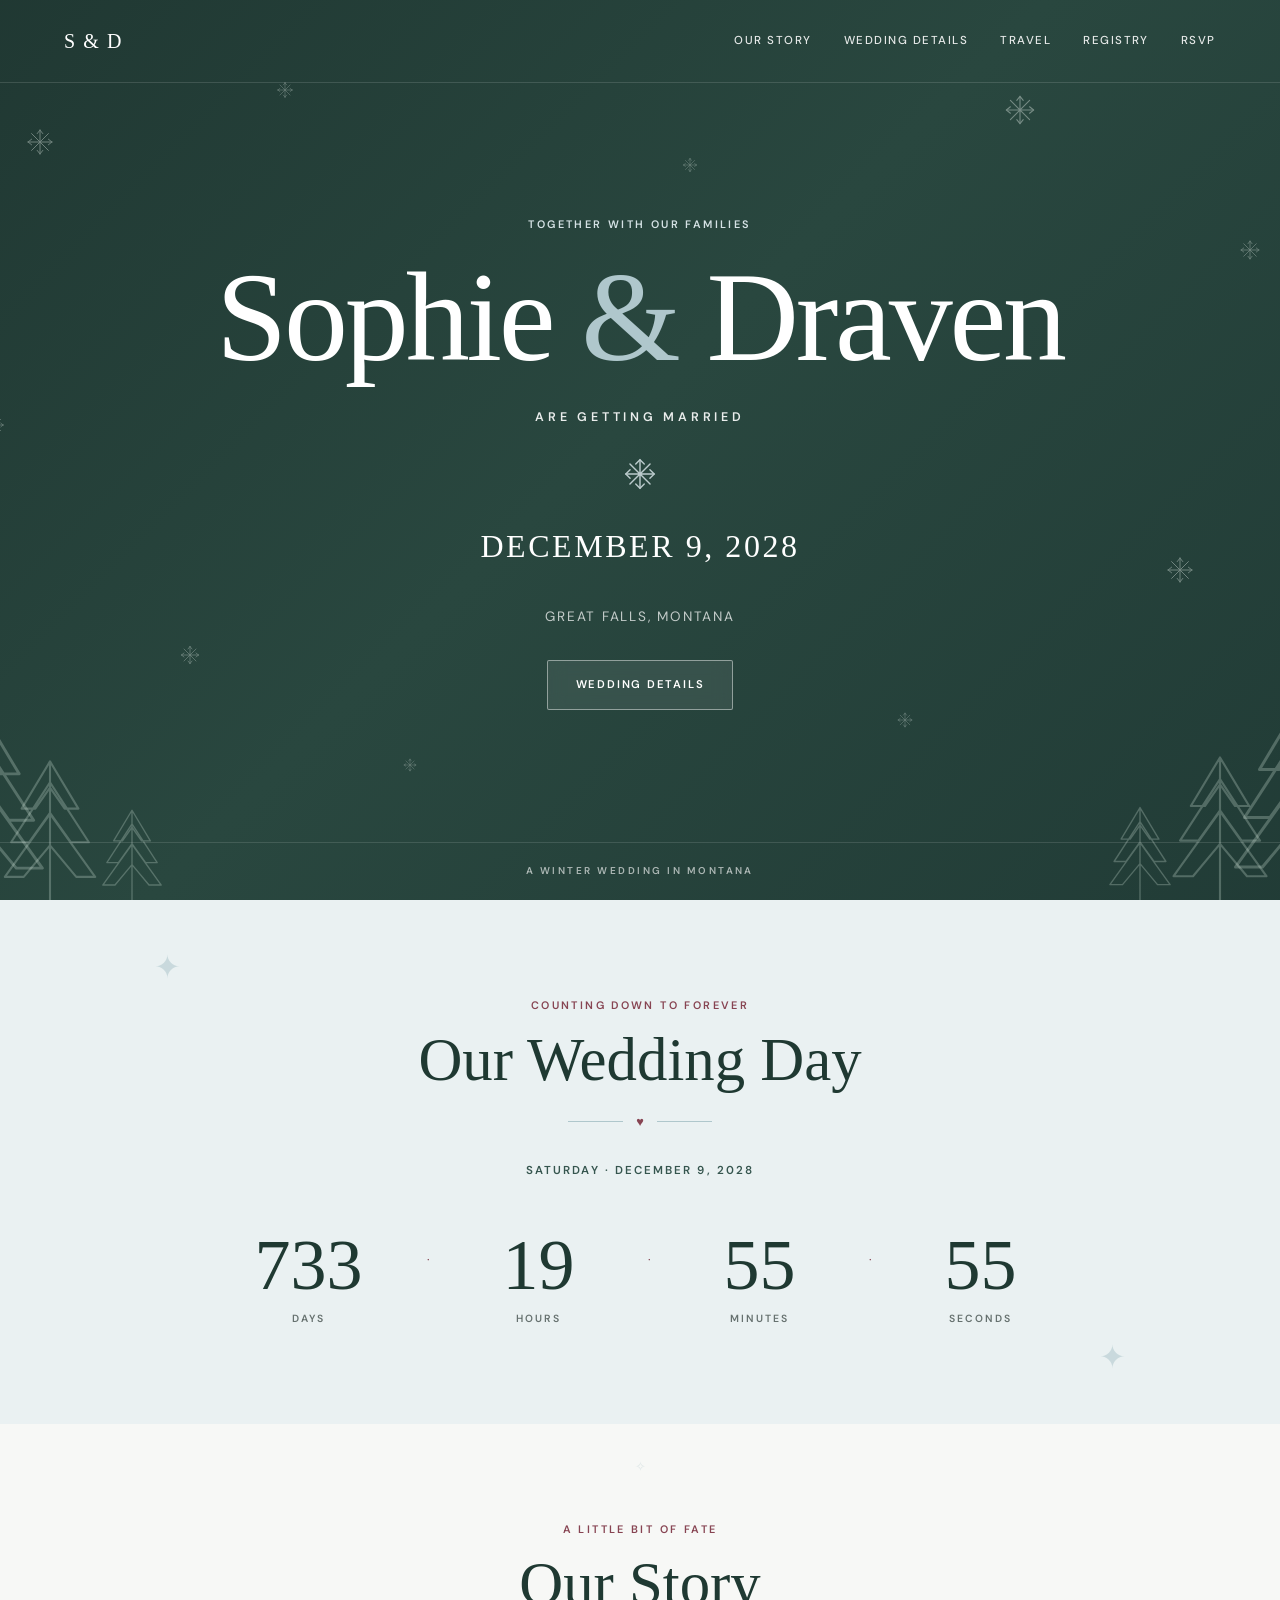
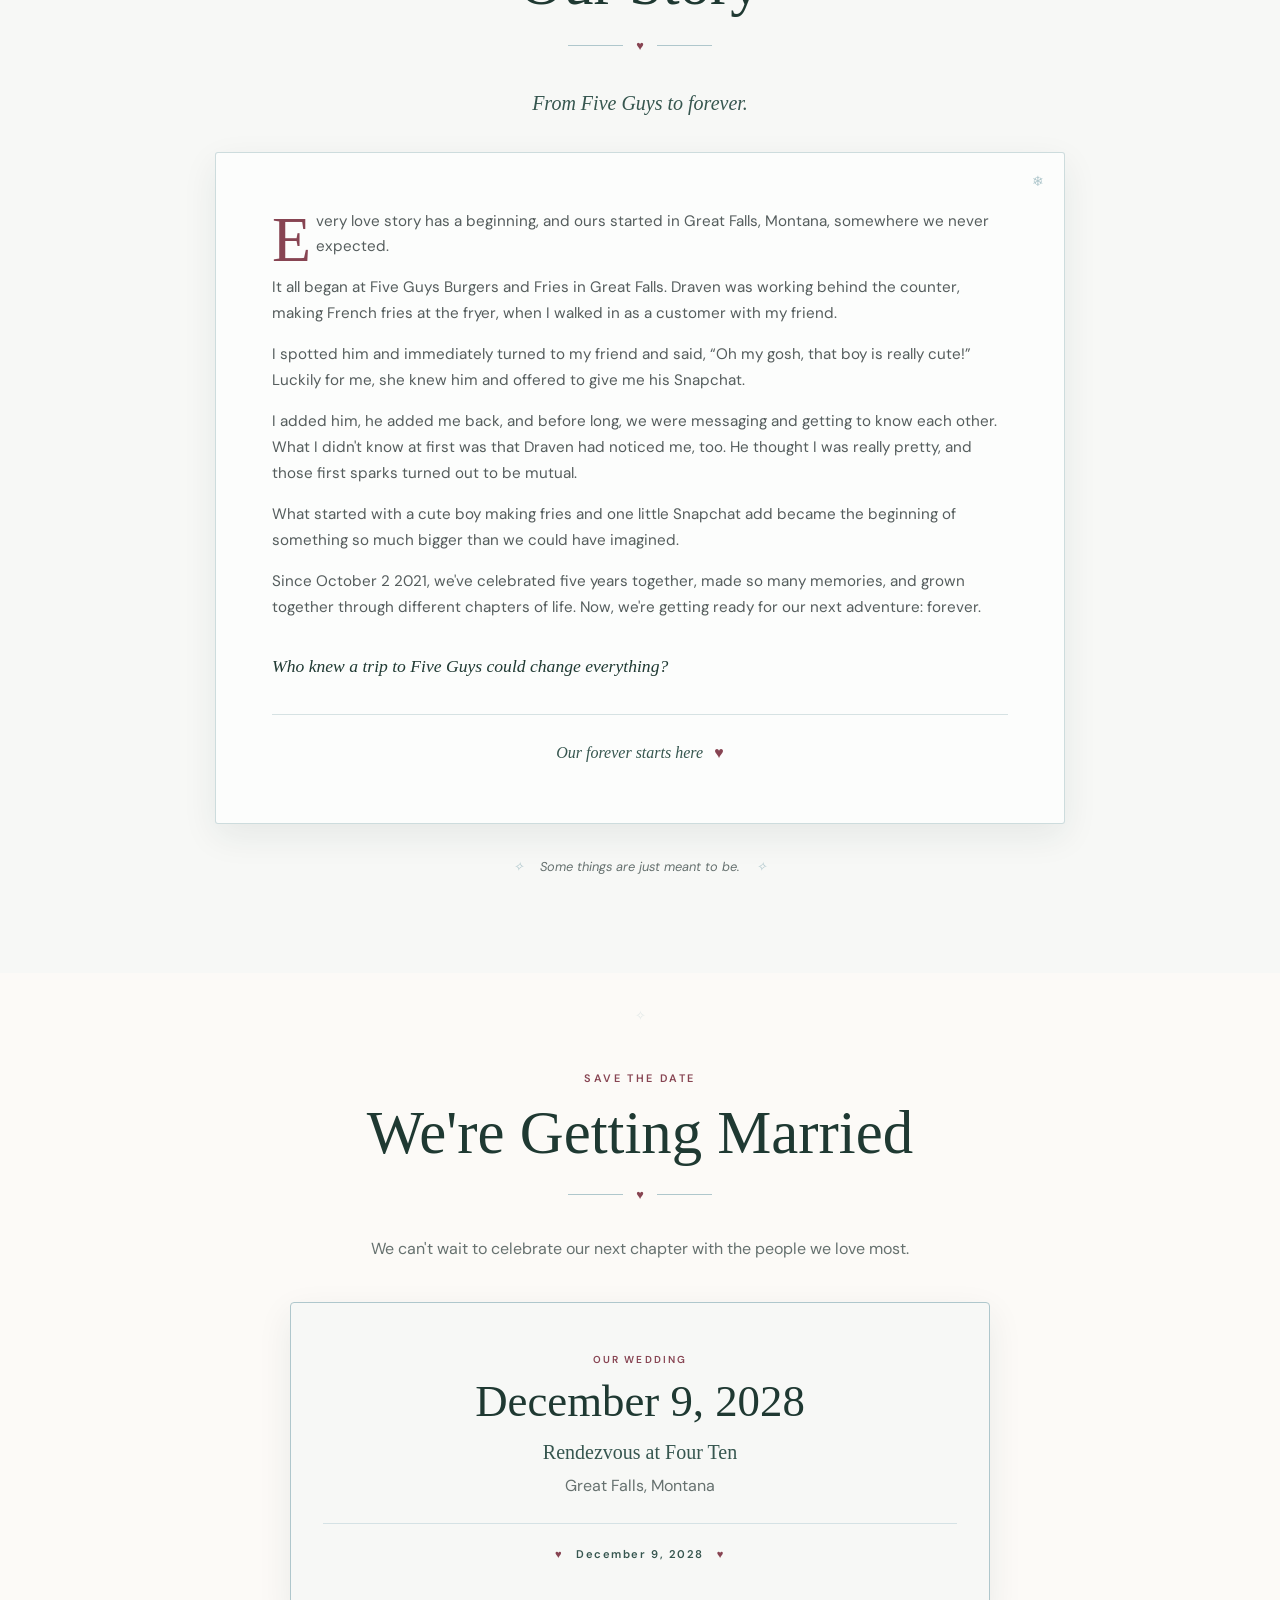
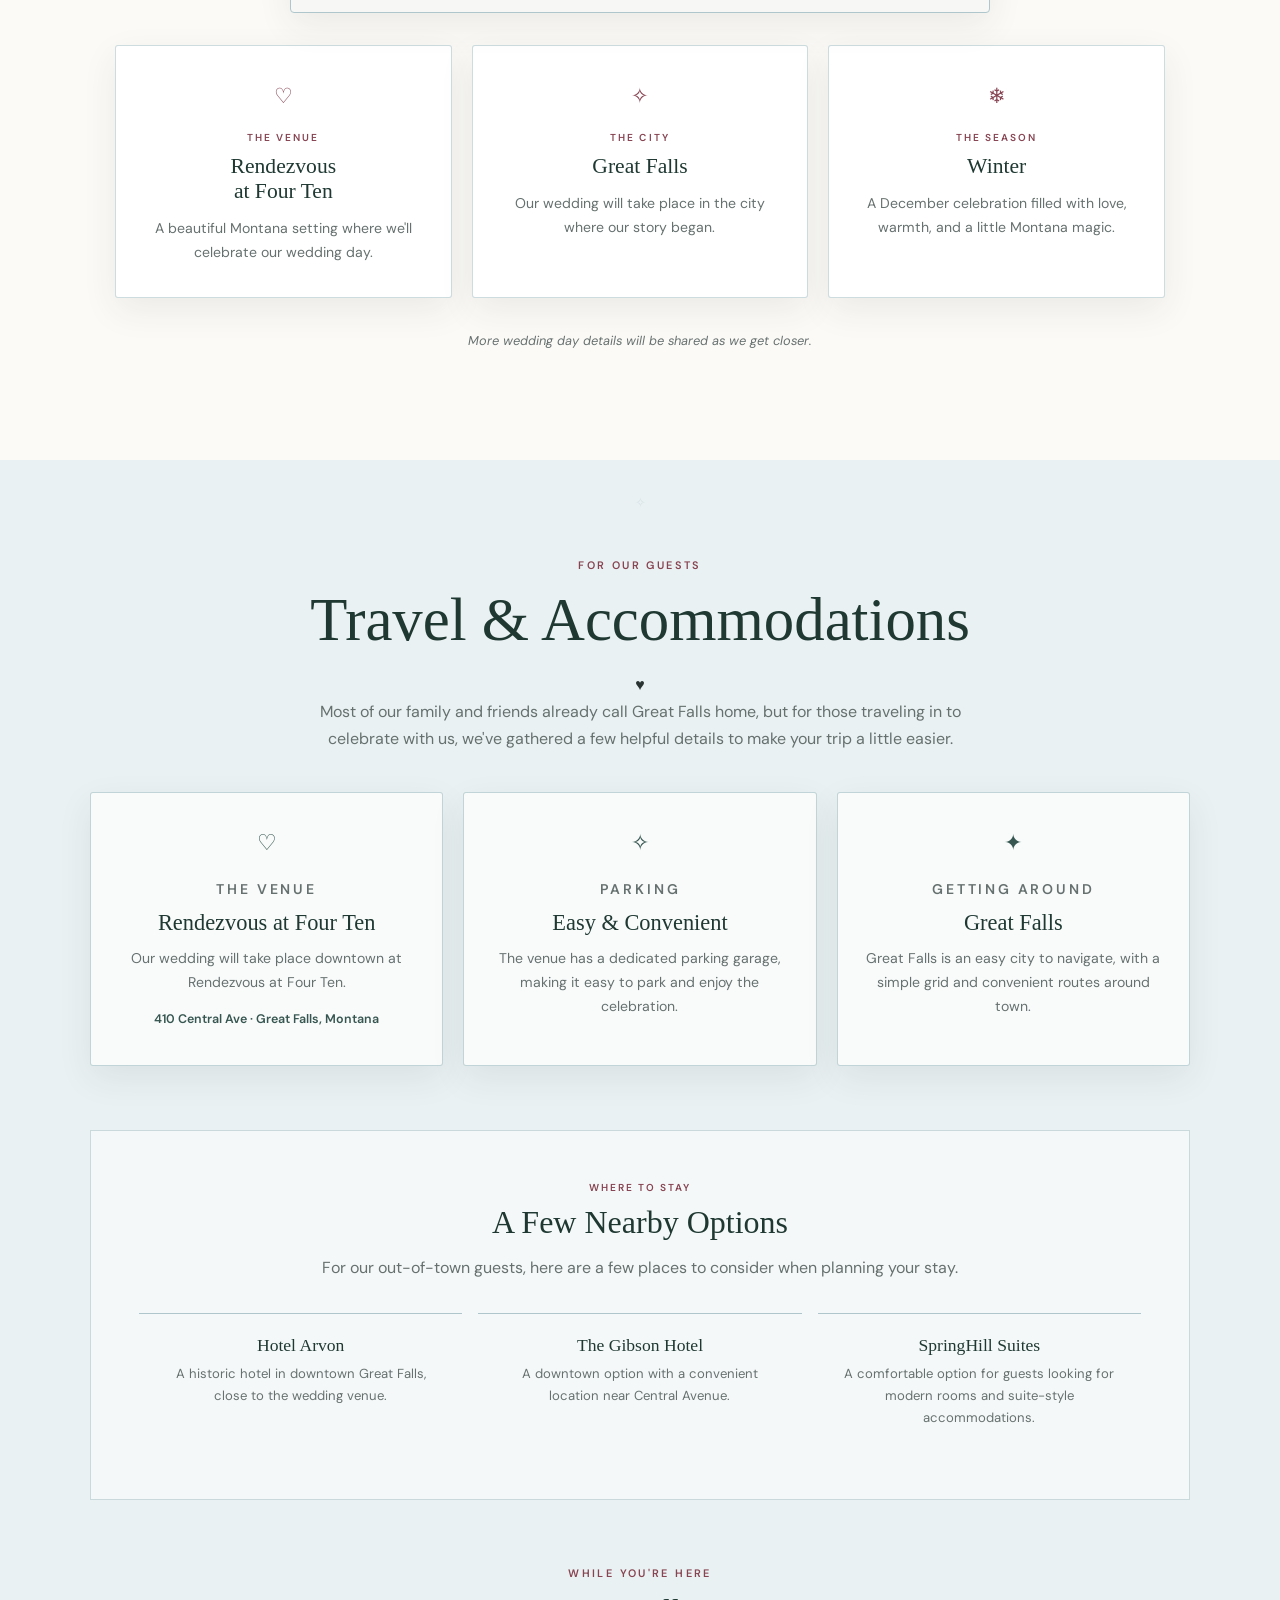
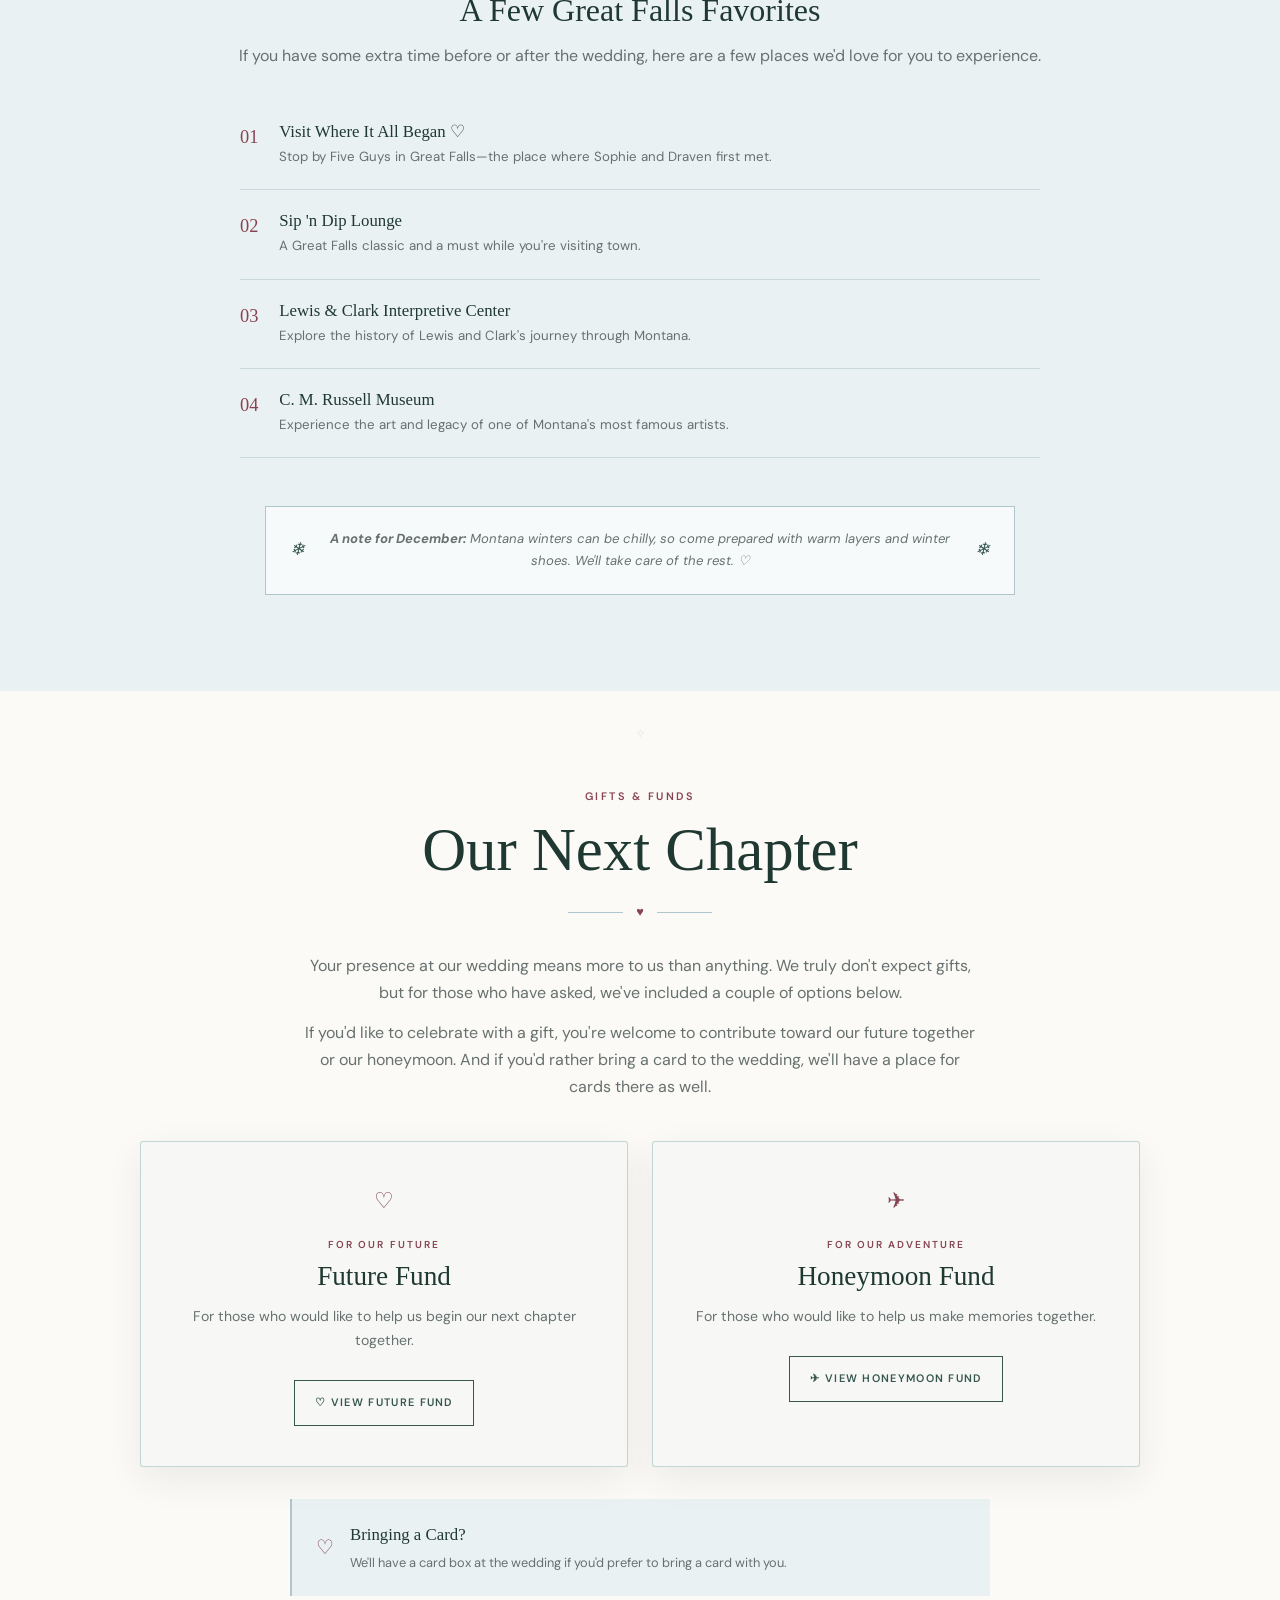
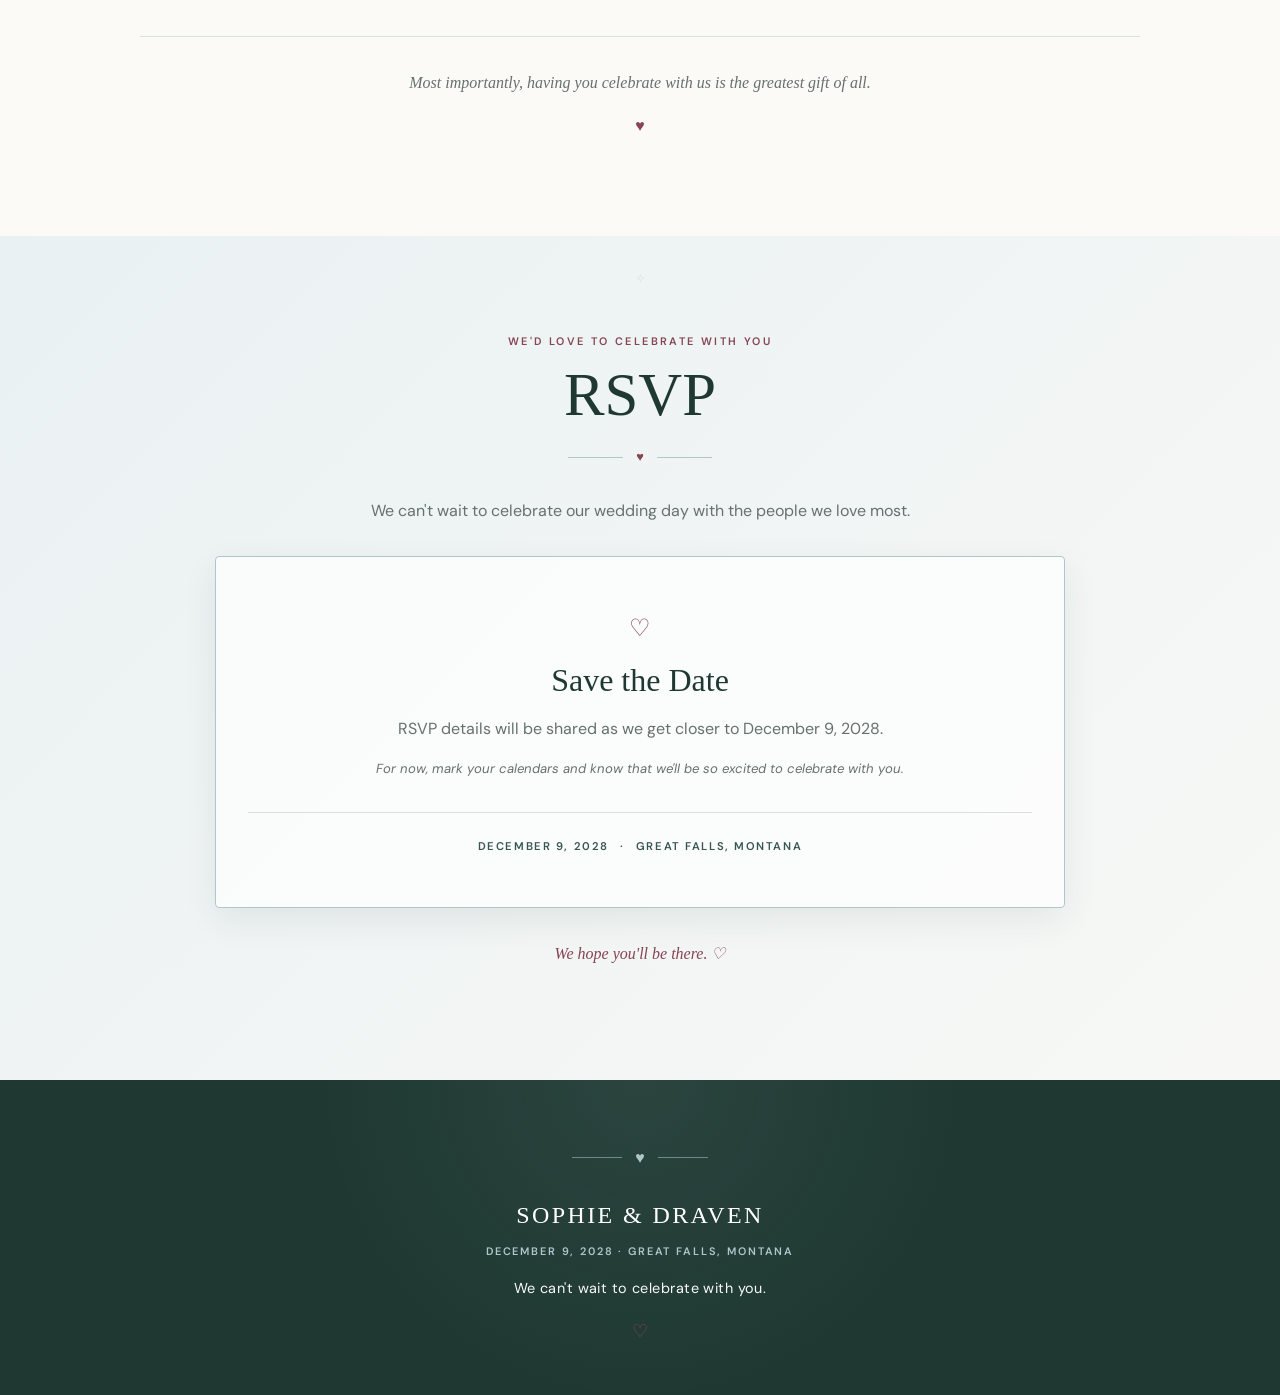
==== commit a3ec6d67: "snowflakes" ====
--- a/index.html
+++ b/index.html
@@ -31,7 +31,15 @@
       <p class="eyebrow">TOGETHER WITH OUR FAMILIES</p>
       <h1>Sophie <span>&</span> Draven</h1>
       <p class="hero-subtitle">ARE GETTING MARRIED</p>
-      <div class="ornament">✳</div>
+      
+<svg class="hero-snowflake" viewBox="0 0 24 24"
+     fill="none" stroke="currentColor"
+     stroke-width="1" stroke-linecap="round"
+     aria-hidden="true">
+  <path d="M12 2v20M2 12h20M4.9 4.9l14.2 14.2M19.1 4.9L4.9 19.1"/>
+  <path d="M9 5l3-3 3 3M9 19l3 3 3-3M5 9l-3 3 3 3M19 9l3 3-3 3"/>
+</svg>
+
       <p class="wedding-date">DECEMBER 9, 2028</p>
       <p class="hero-location">Great Falls, Montana</p>
       <a href="#details" class="button">Wedding Details</a>
--- a/styles.css
+++ b/styles.css
@@ -3313,3 +3313,33 @@
   z-index: 102;
   pointer-events: auto;
 }
+
+/* Elegant hero snowflake */
+
+.hero-snowflake {
+  display: block;
+  width: 34px;
+  height: 34px;
+  color: #d5e2e5;
+  margin: 28px auto;
+  opacity: 0.85;
+}
+
+/* More delicate winter details on the homepage */
+
+.hero {
+  position: relative;
+  isolation: isolate;
+}
+
+.hero::before {
+  content: "";
+  position: absolute;
+  inset: 0;
+  background-image: url("winter-details.svg");
+  background-repeat: repeat;
+  background-size: 360px;
+  opacity: 0.13;
+  pointer-events: none;
+  z-index: -1;
+}
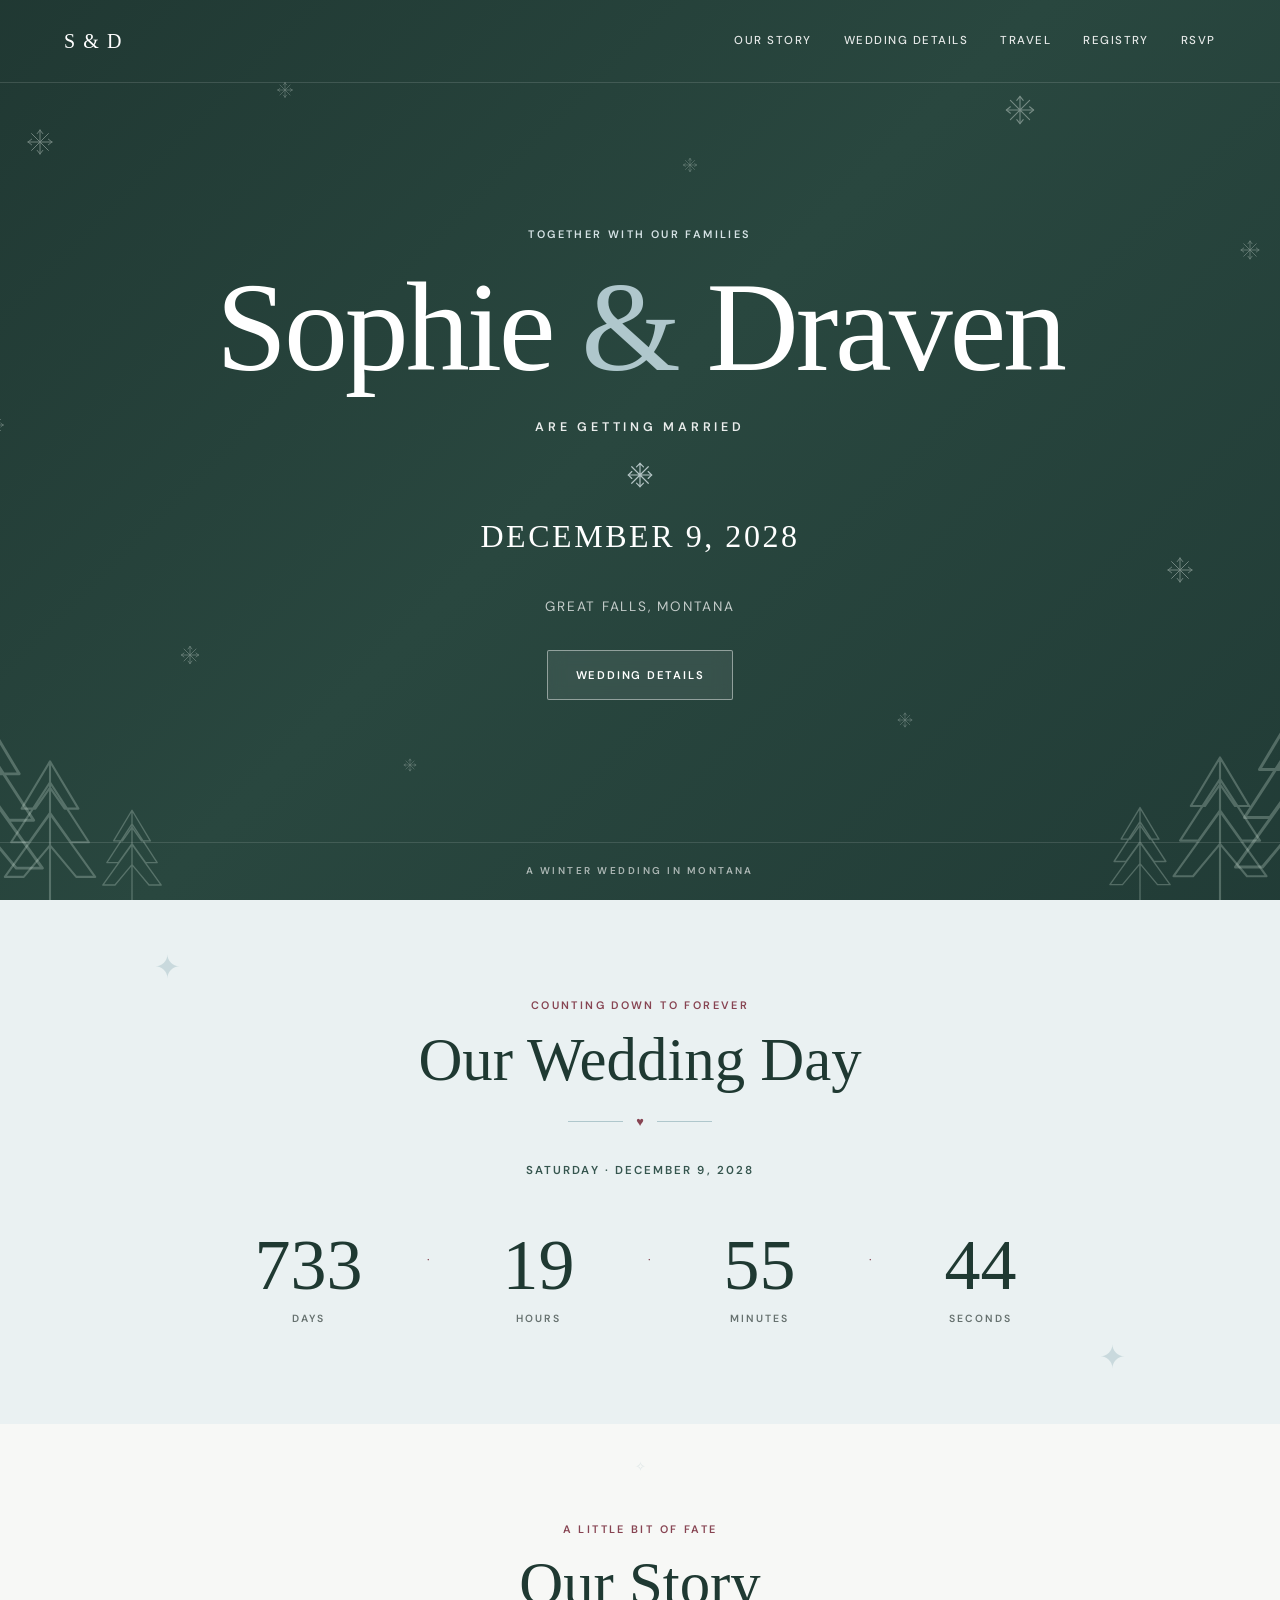
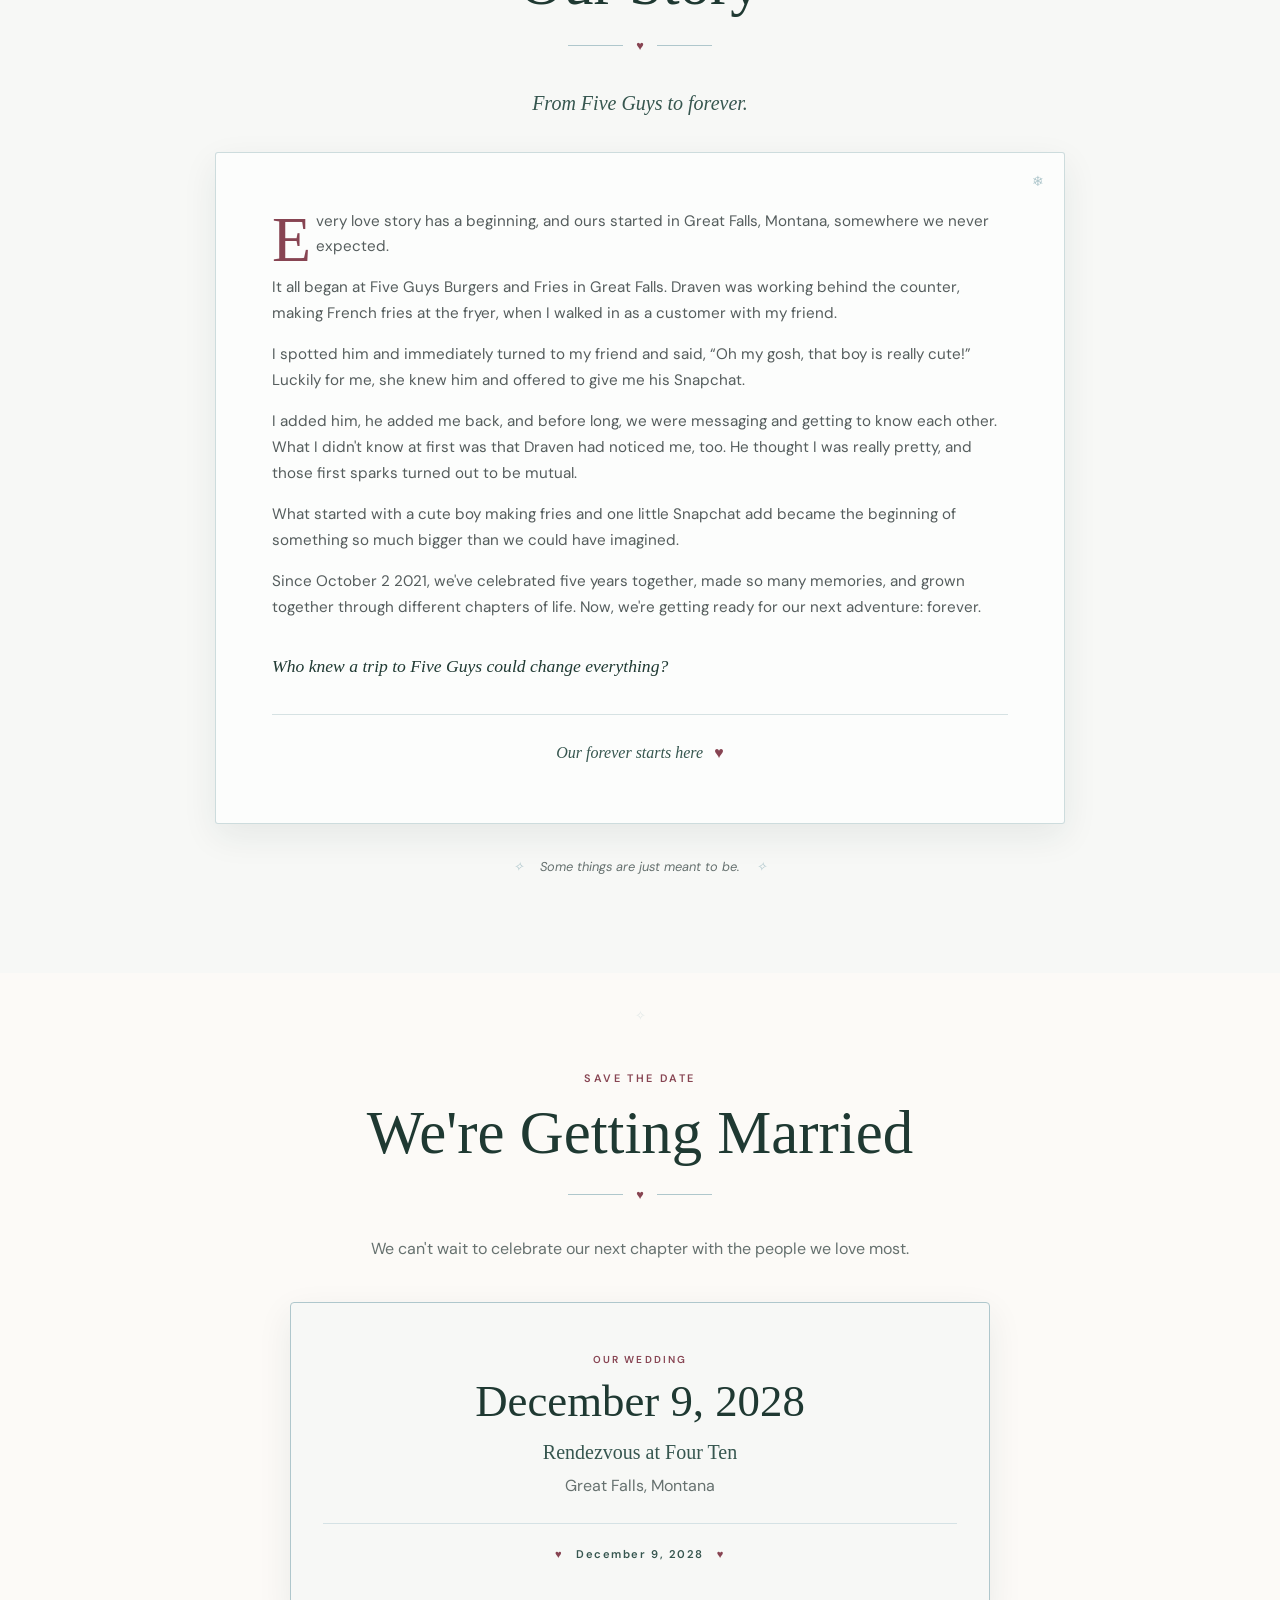
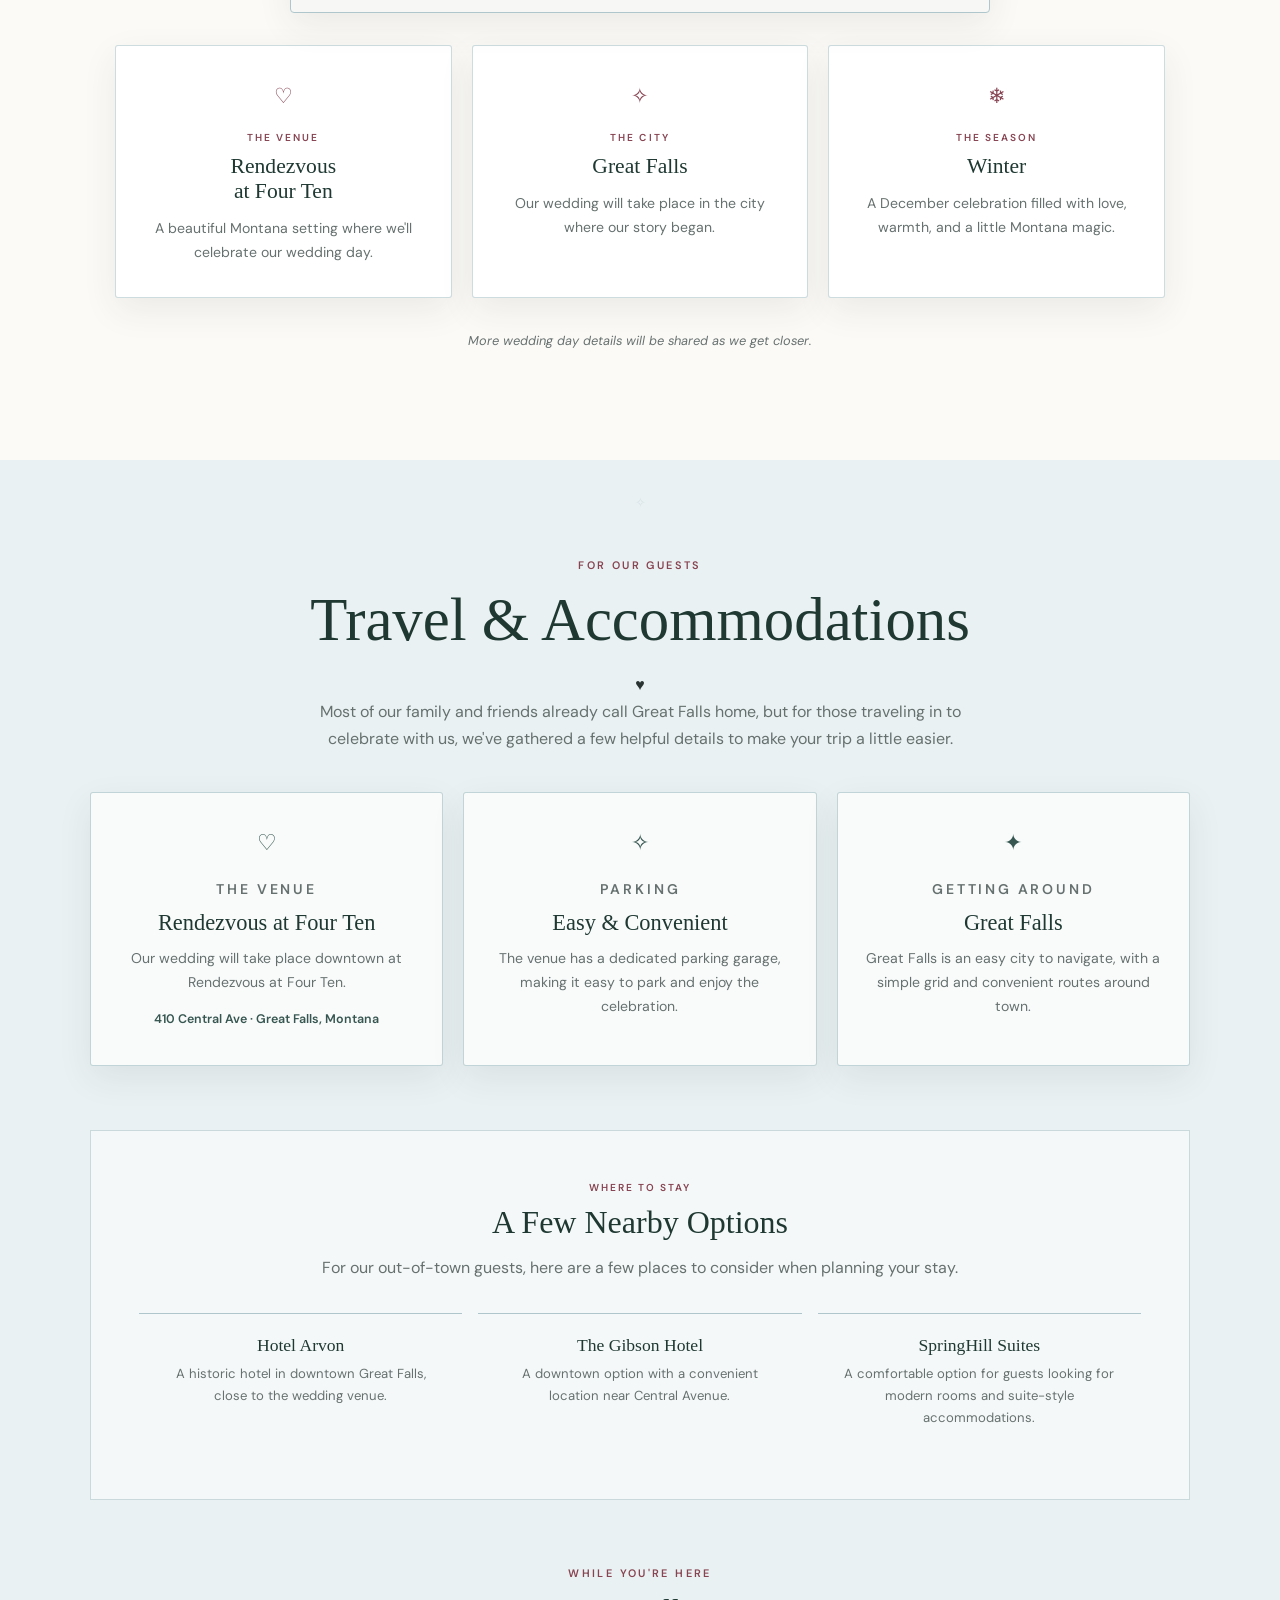
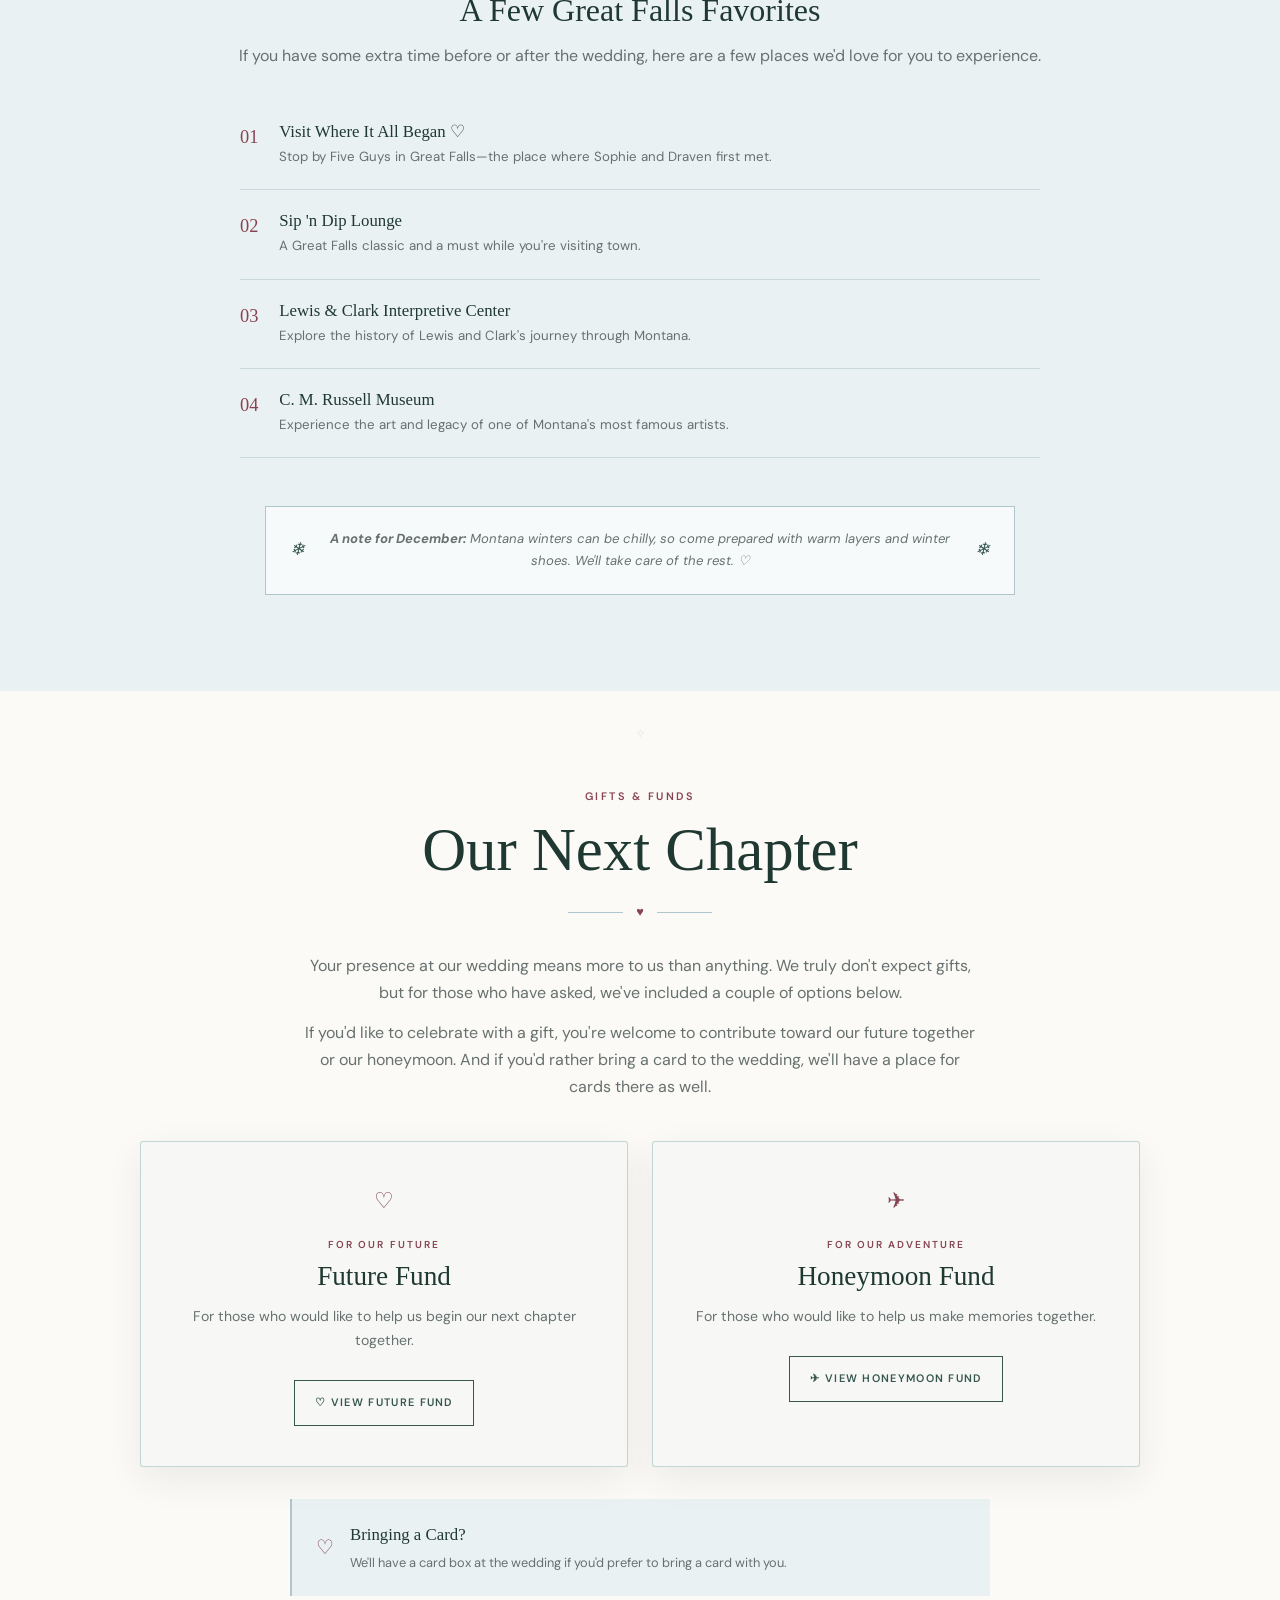
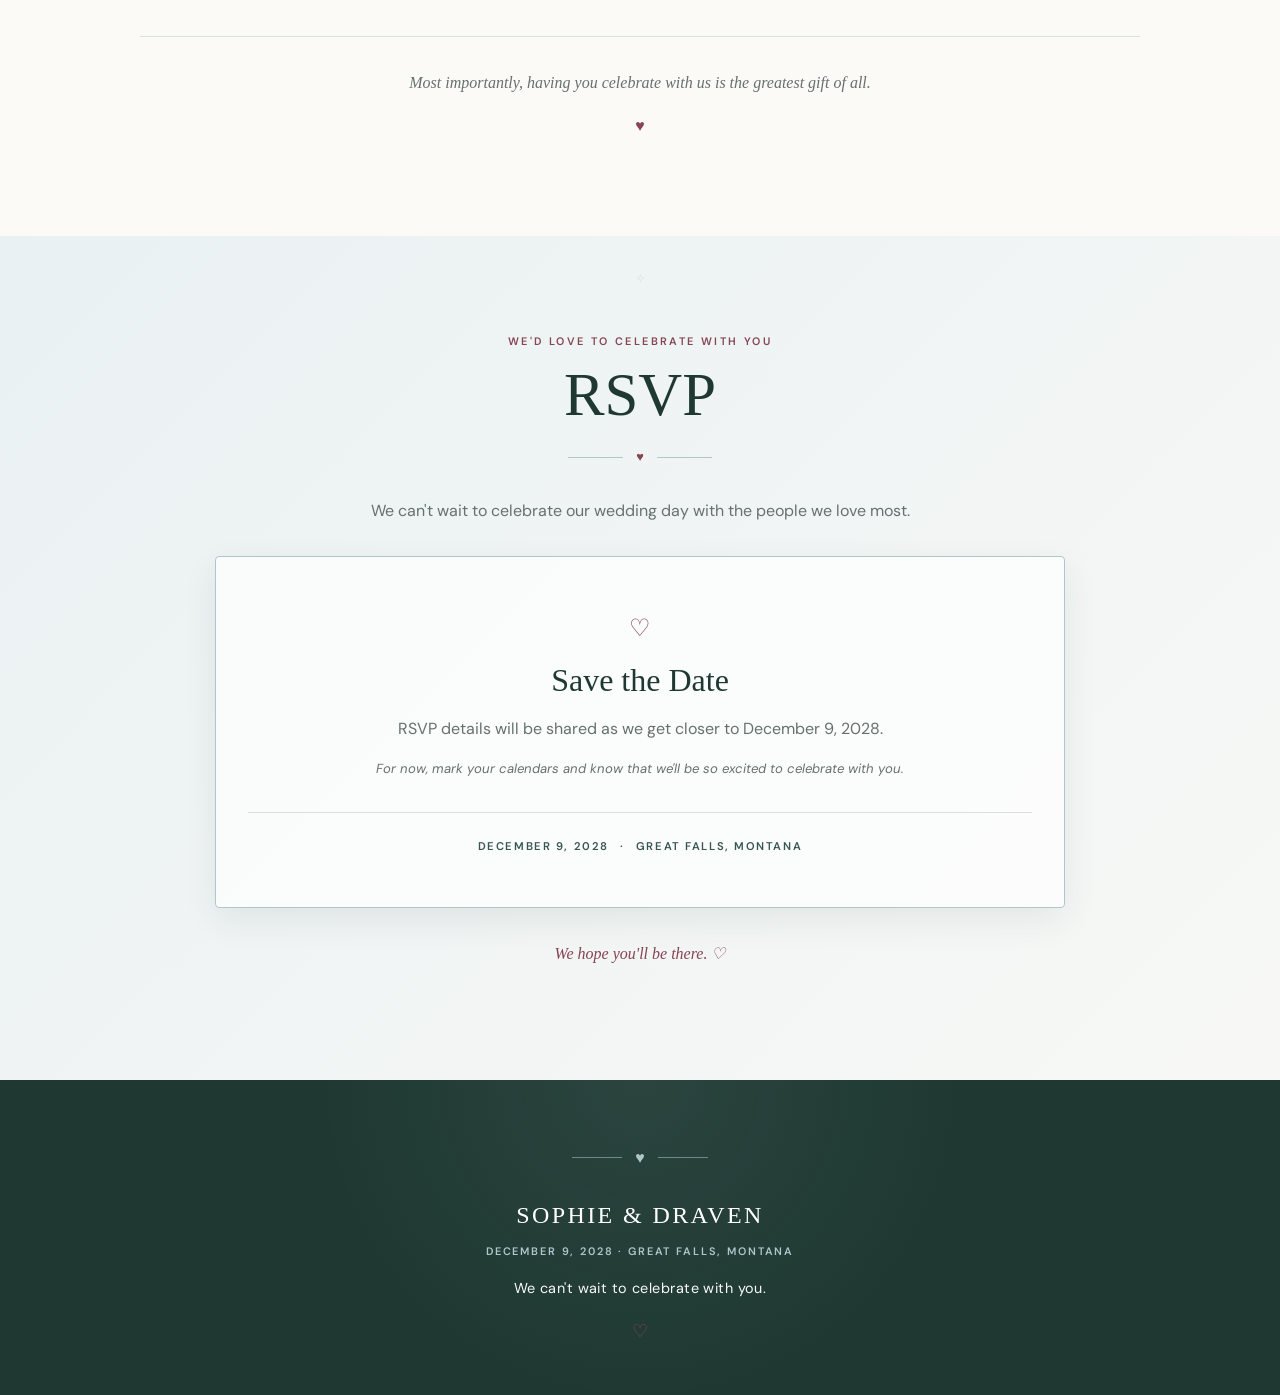
==== commit 76ef9e26: "snowflake" ====
--- a/index.html
+++ b/index.html
@@ -31,16 +31,18 @@
       <p class="eyebrow">TOGETHER WITH OUR FAMILIES</p>
       <h1>Sophie <span>&</span> Draven</h1>
       <p class="hero-subtitle">ARE GETTING MARRIED</p>
-      
-<svg class="hero-snowflake" viewBox="0 0 24 24"
-     fill="none" stroke="currentColor"
-     stroke-width="1" stroke-linecap="round"
+    <svg class="hero-snowflake"
+     xmlns="http://www.w3.org/2000/svg"
+     viewBox="0 0 24 24"
+     fill="none"
+     stroke="currentColor"
+     stroke-width="1"
+     stroke-linecap="round"
      aria-hidden="true">
   <path d="M12 2v20M2 12h20M4.9 4.9l14.2 14.2M19.1 4.9L4.9 19.1"/>
   <path d="M9 5l3-3 3 3M9 19l3 3 3-3M5 9l-3 3 3 3M19 9l3 3-3 3"/>
-</svg>
-
-      <p class="wedding-date">DECEMBER 9, 2028</p>
+  </svg>
+    <p class="wedding-date">DECEMBER 9, 2028</p>
       <p class="hero-location">Great Falls, Montana</p>
       <a href="#details" class="button">Wedding Details</a>
     </main>
--- a/styles.css
+++ b/styles.css
@@ -3343,3 +3343,16 @@
   pointer-events: none;
   z-index: -1;
 }
+
+/* Keep the wedding-date snowflake small */
+
+.hero-snowflake {
+  display: block !important;
+  width: 28px !important;
+  height: 28px !important;
+  max-width: 28px !important;
+  max-height: 28px !important;
+  margin: 20px auto !important;
+  color: #d5e2e5;
+  opacity: 0.8;
+}
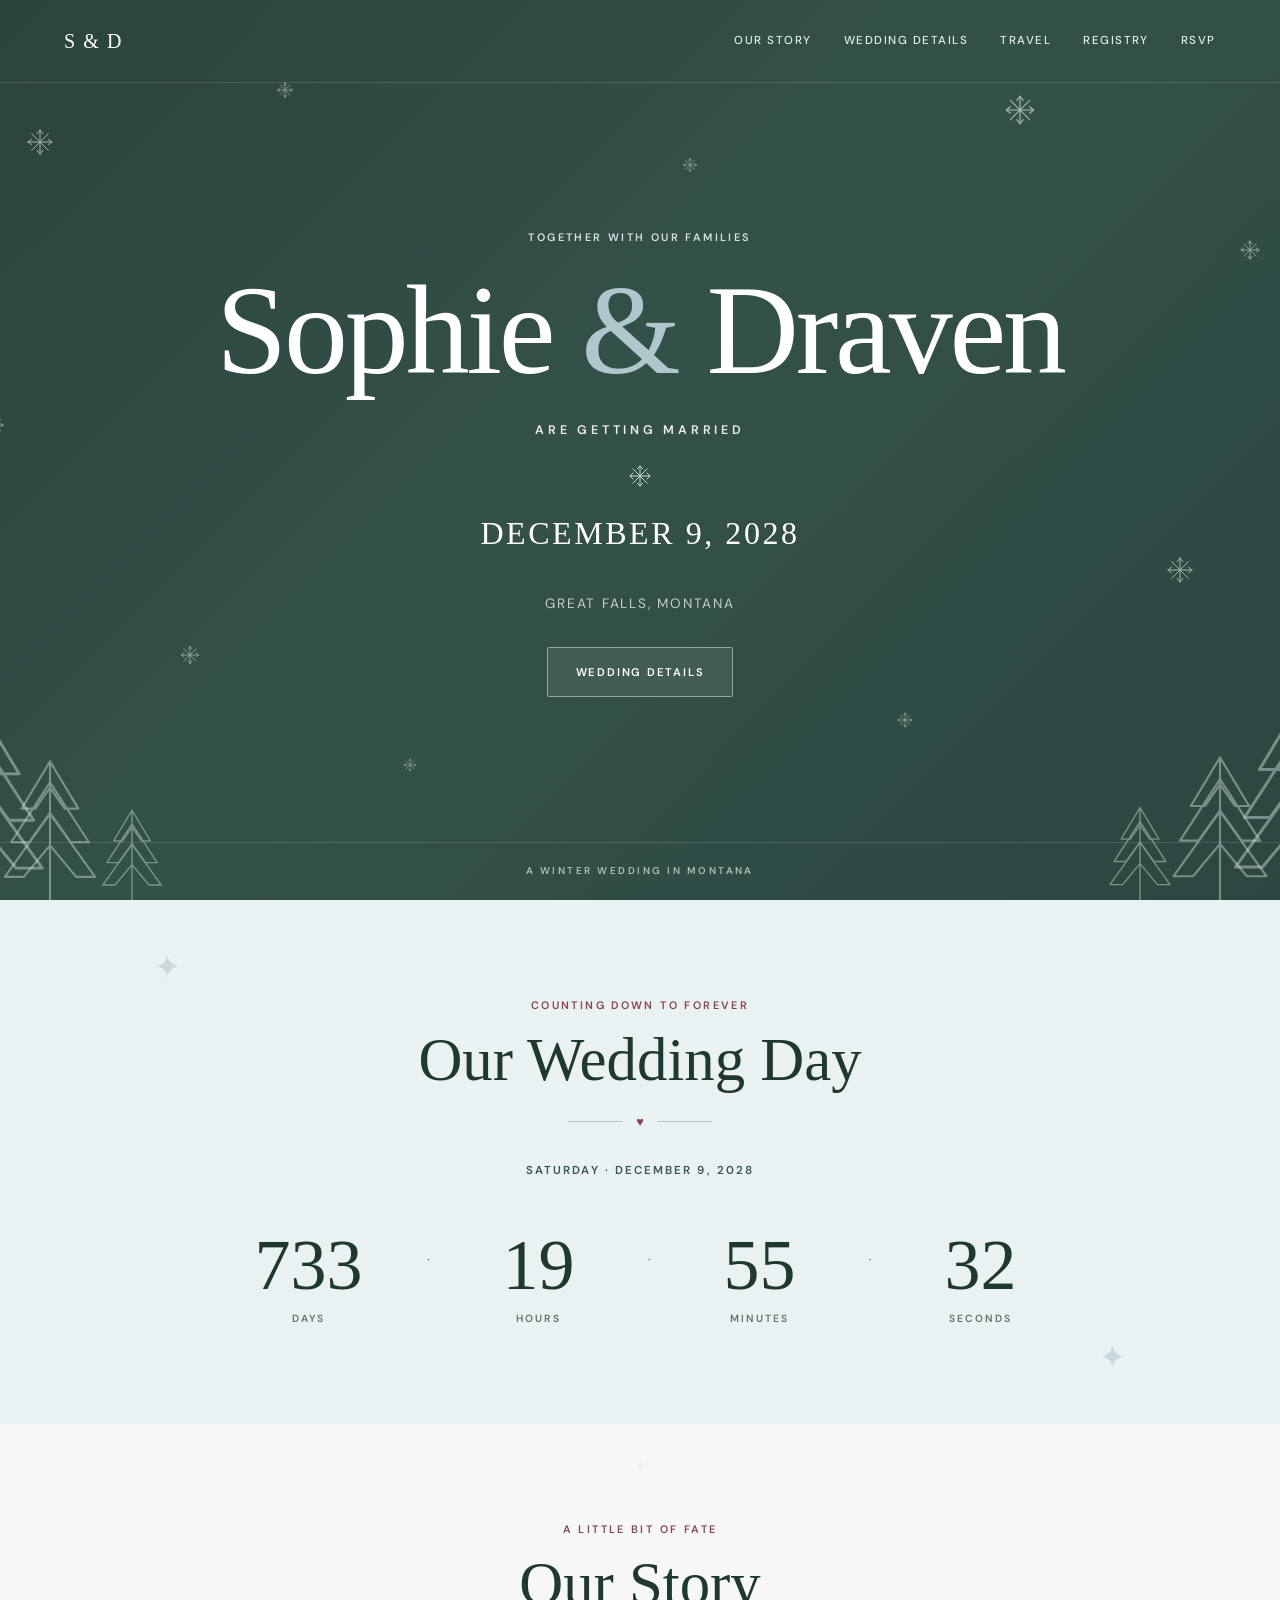
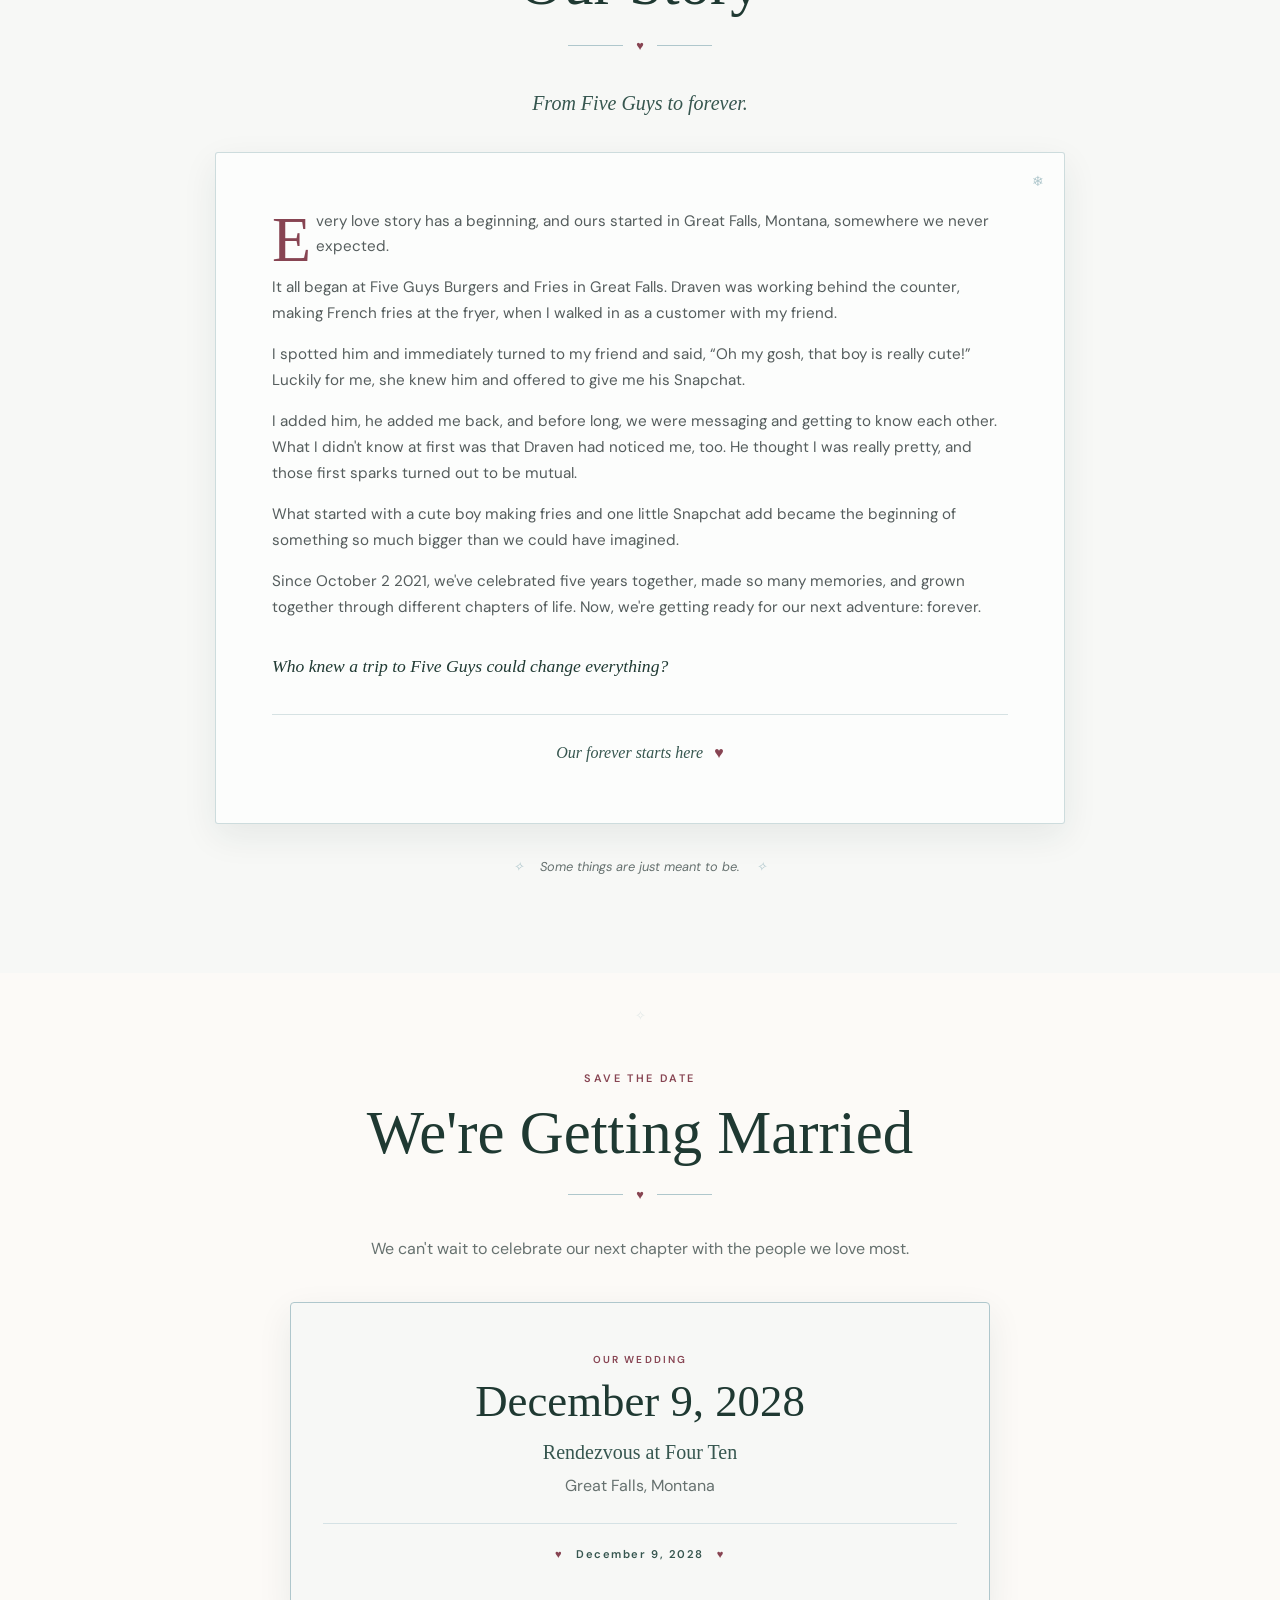
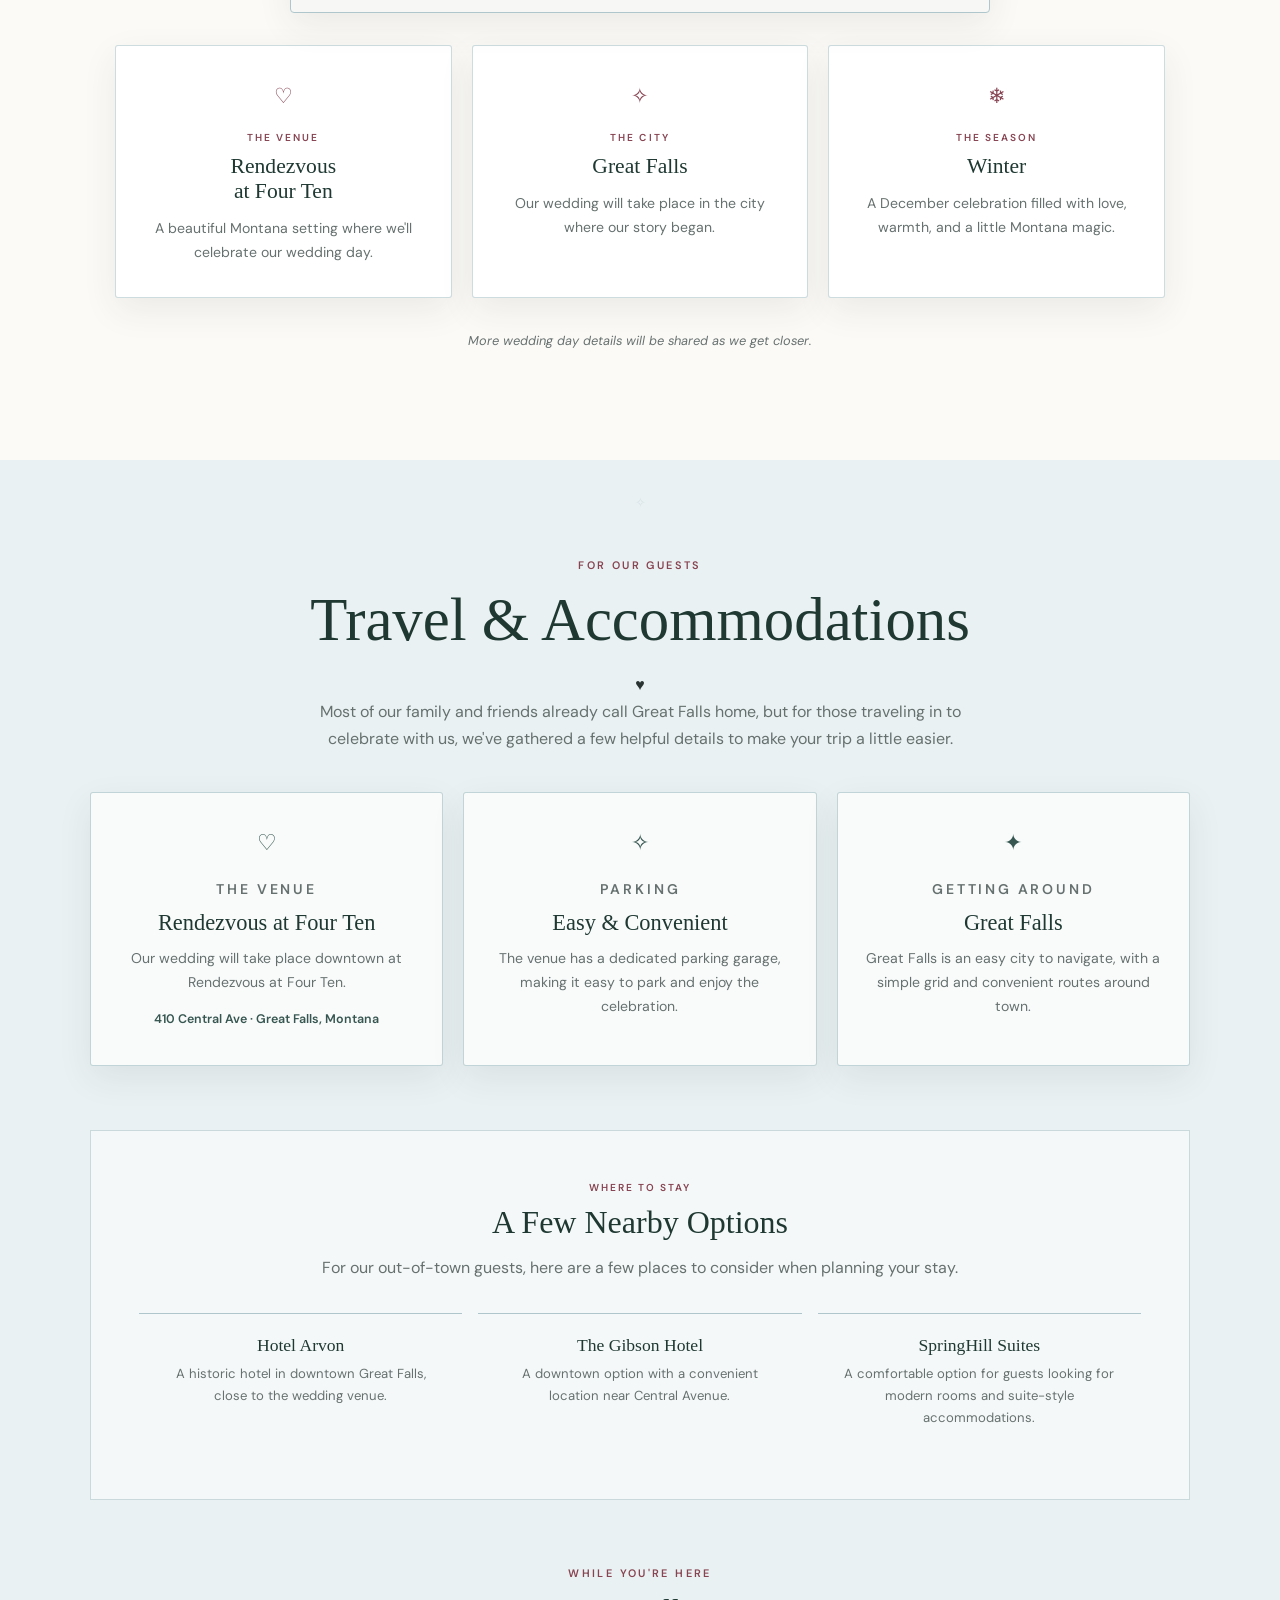
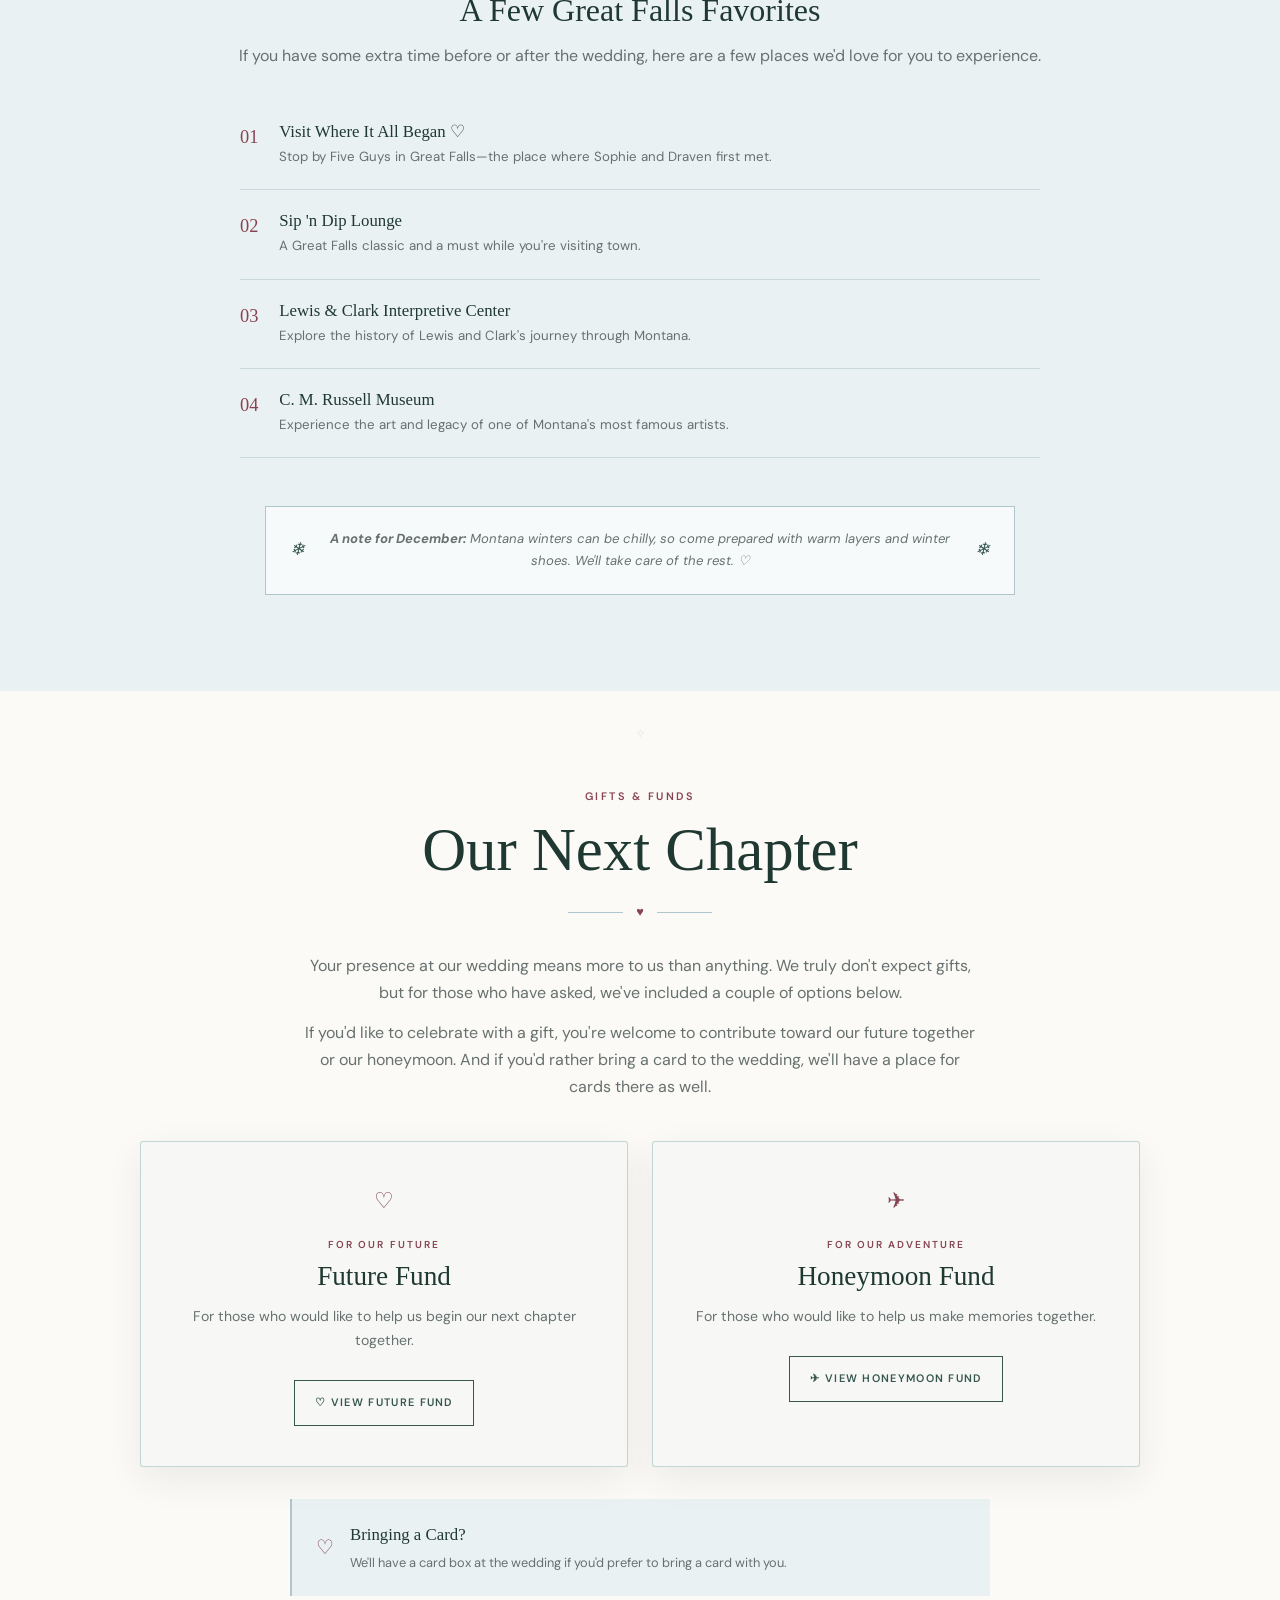
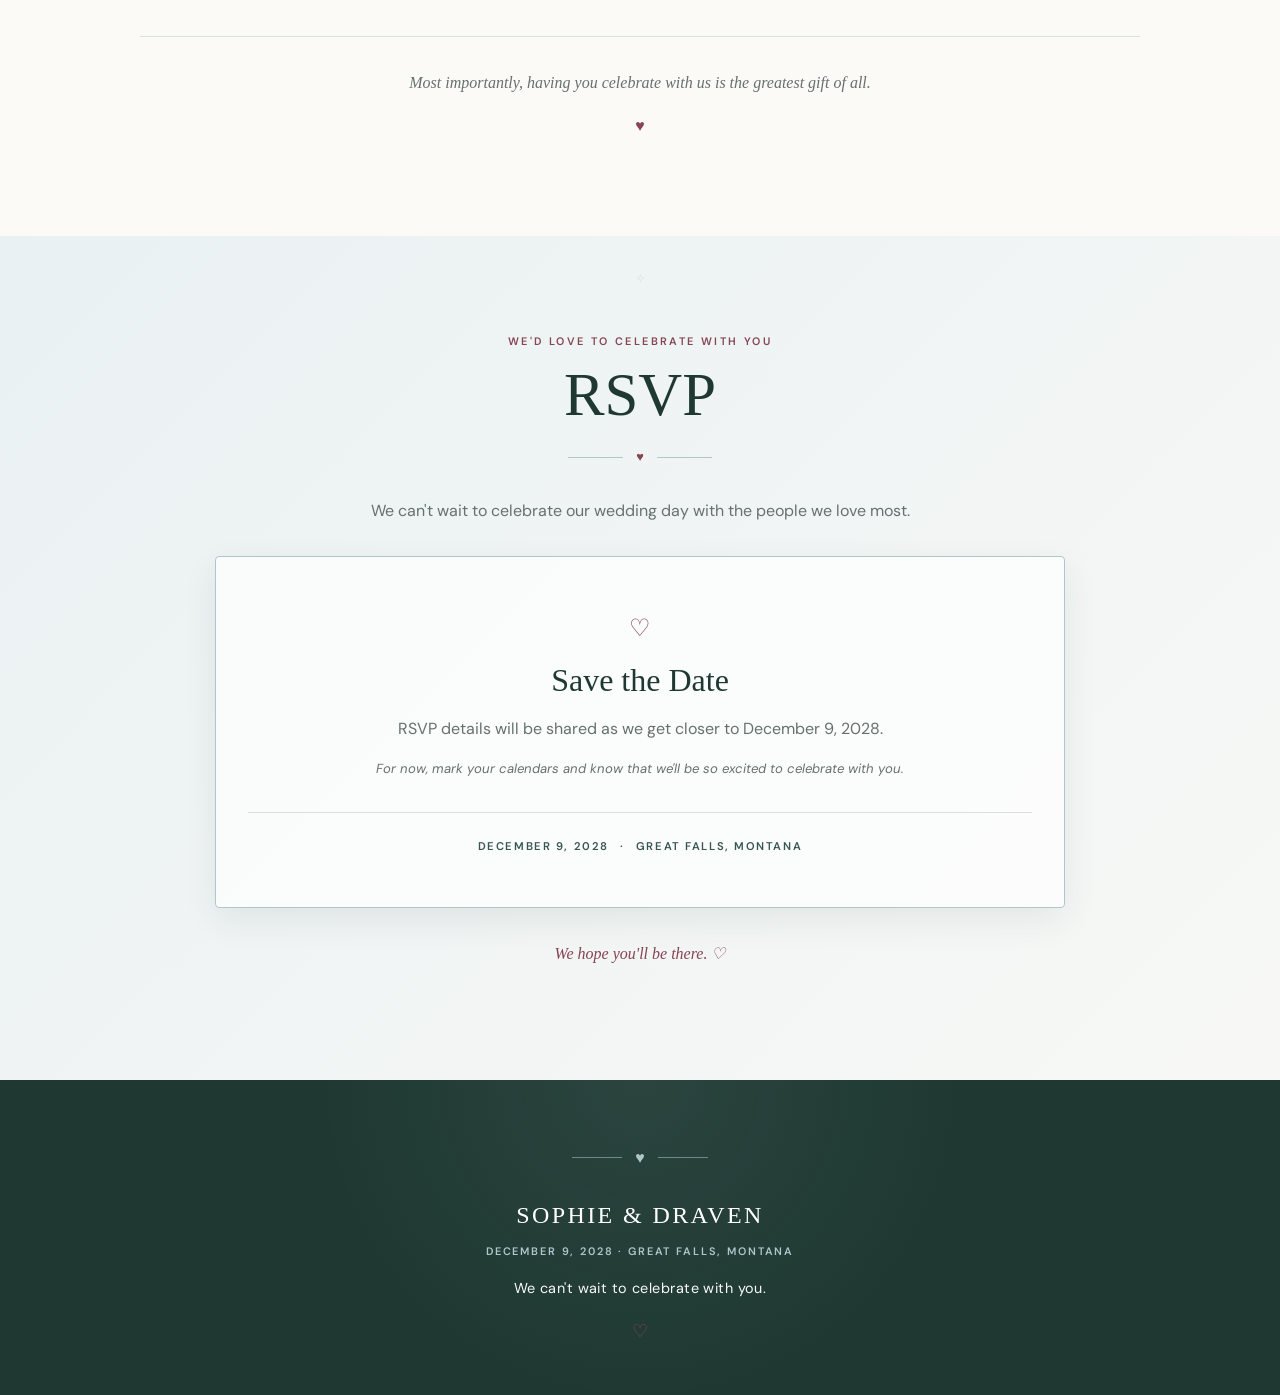
==== commit 841936fb: "design" ====
--- a/index.html
+++ b/index.html
@@ -10,7 +10,7 @@
   <link rel="preconnect" href="https://fonts.gstatic.com" crossorigin>
   <link href="https://fonts.googleapis.com/css2?family=DM+Sans:wght@400;500;600&family=Playfair+Display:wght@400;500;600&display=swap" rel="stylesheet">
 
-  <link rel="stylesheet" href="styles.css">
+  <link rel="stylesheet" href="styles.css?v=4">
 </head>
 <body>
   <header class="hero">
--- a/styles.css
+++ b/styles.css
@@ -3356,3 +3356,77 @@
   color: #d5e2e5;
   opacity: 0.8;
 }
+
+/* =========================================
+   FINAL HOMEPAGE WINTER GRAPHICS FIX
+   iPhone + Desktop
+   ========================================= */
+
+/* Preserve the existing forest-green background */
+.hero {
+  position: relative;
+  isolation: isolate;
+}
+
+/* Show the original winter artwork clearly */
+.hero::before {
+  content: "";
+  display: block !important;
+  position: absolute;
+  inset: 0;
+  width: 100%;
+  height: 100%;
+
+  background-image: url("winter-details.svg");
+  background-repeat: no-repeat;
+  background-position: center bottom;
+  background-size: 100% 100%;
+
+  opacity: 0.85;
+  border-radius: 0;
+  filter: none;
+  pointer-events: none;
+  z-index: 0;
+}
+
+/* Keep all text and links above the artwork */
+.hero .navigation,
+.hero .hero-content,
+.hero .hero-bottom {
+  position: relative;
+  z-index: 2;
+}
+
+/* Small snowflake between the names and date */
+.hero .hero-snowflake {
+  display: block !important;
+  width: 24px !important;
+  height: 24px !important;
+  min-width: 24px !important;
+  min-height: 24px !important;
+  max-width: 24px !important;
+  max-height: 24px !important;
+
+  margin: 18px auto !important;
+  color: #d5e2e5;
+  opacity: 0.9;
+  flex: none;
+}
+
+/* Mobile-specific winter decorations */
+@media screen and (max-width: 768px) {
+  .hero::before {
+    background-size: 100% 100%;
+    background-position: center bottom;
+    opacity: 1;
+  }
+
+  .hero .hero-snowflake {
+    width: 22px !important;
+    height: 22px !important;
+    min-width: 22px !important;
+    min-height: 22px !important;
+    max-width: 22px !important;
+    max-height: 22px !important;
+  }
+}
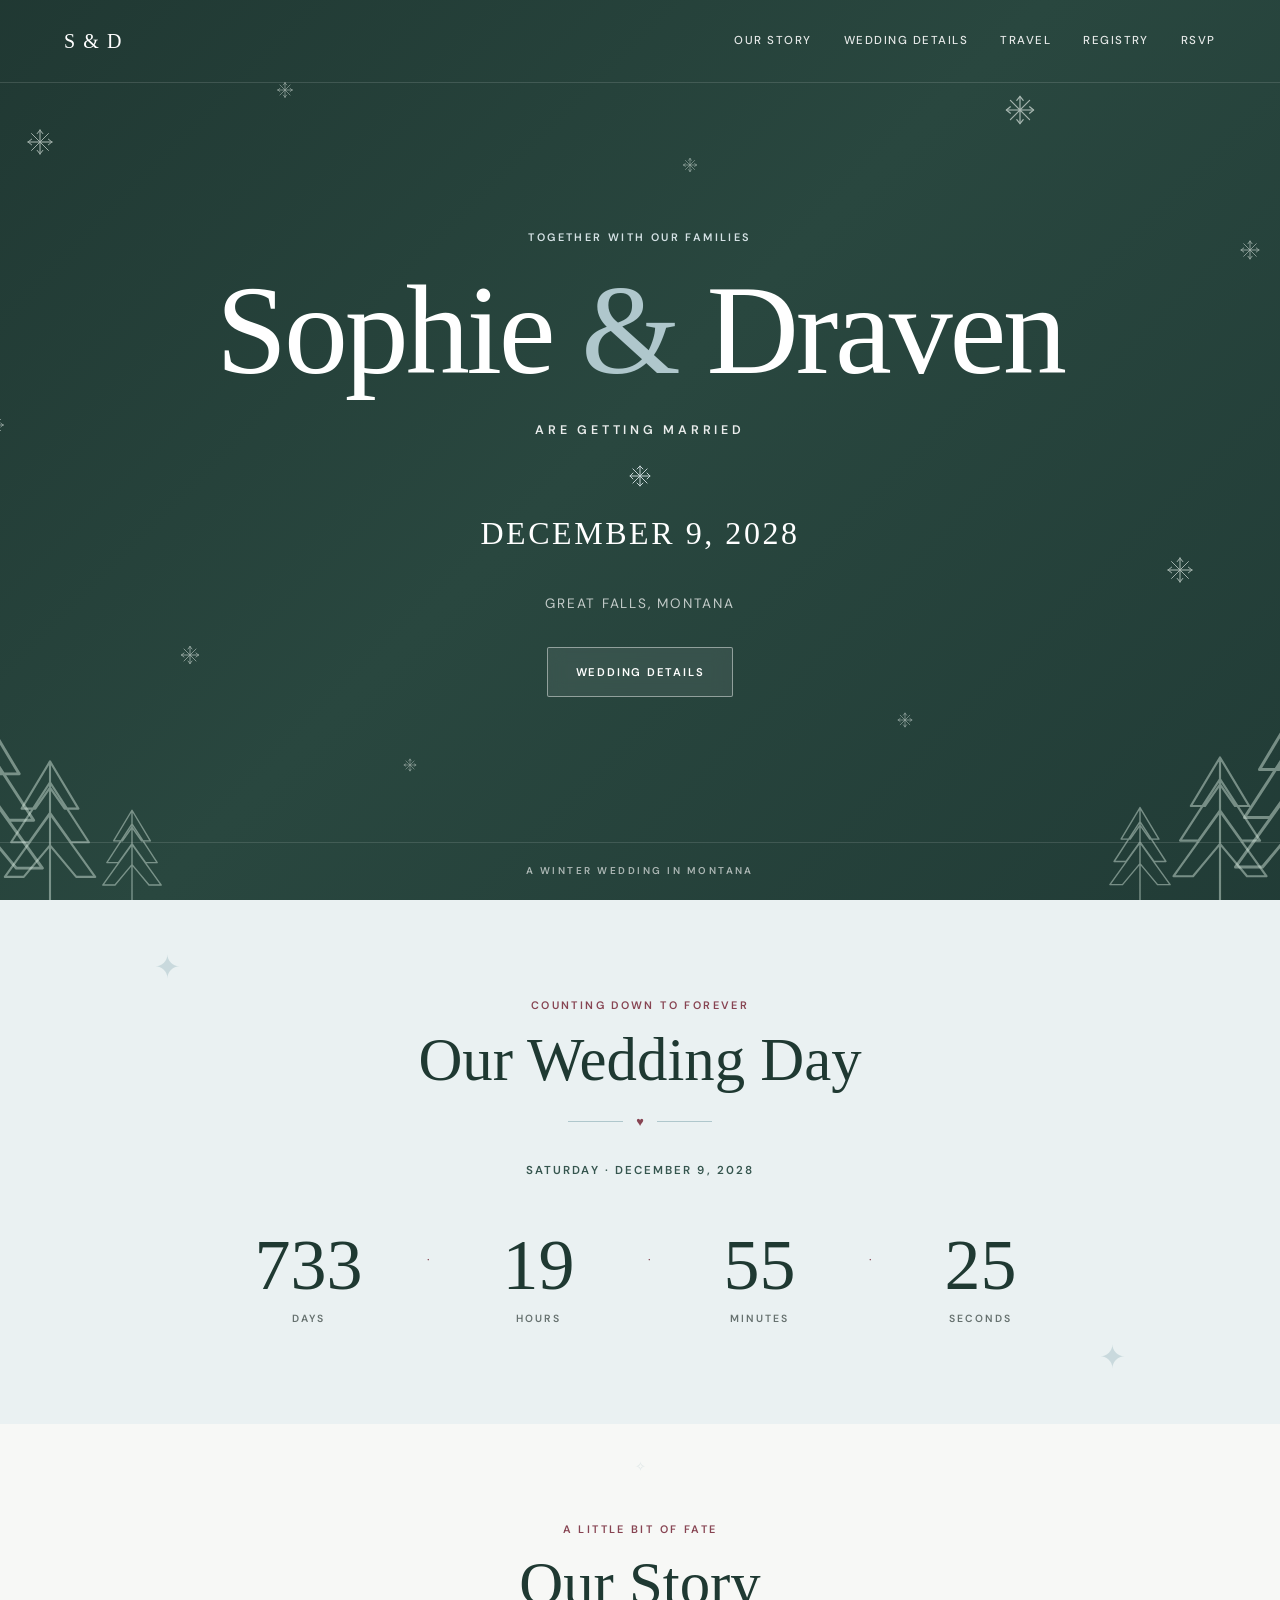
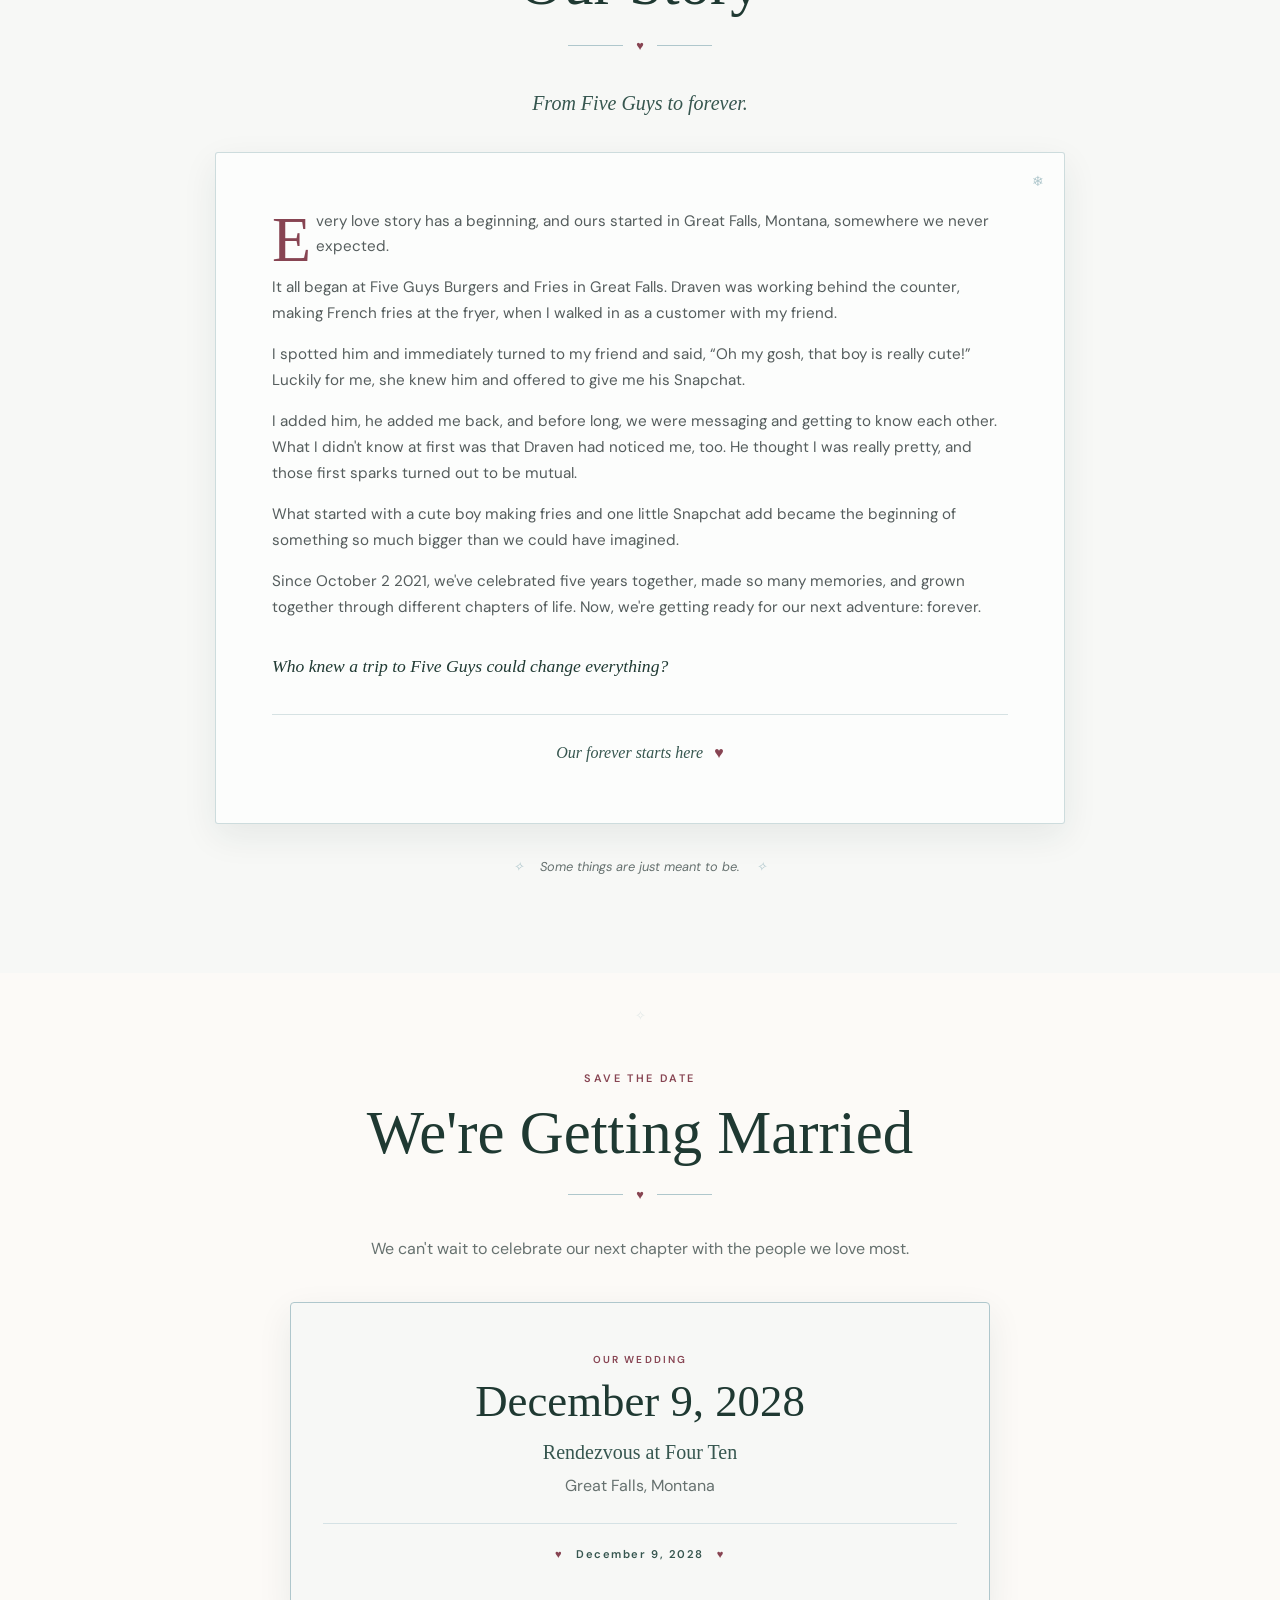
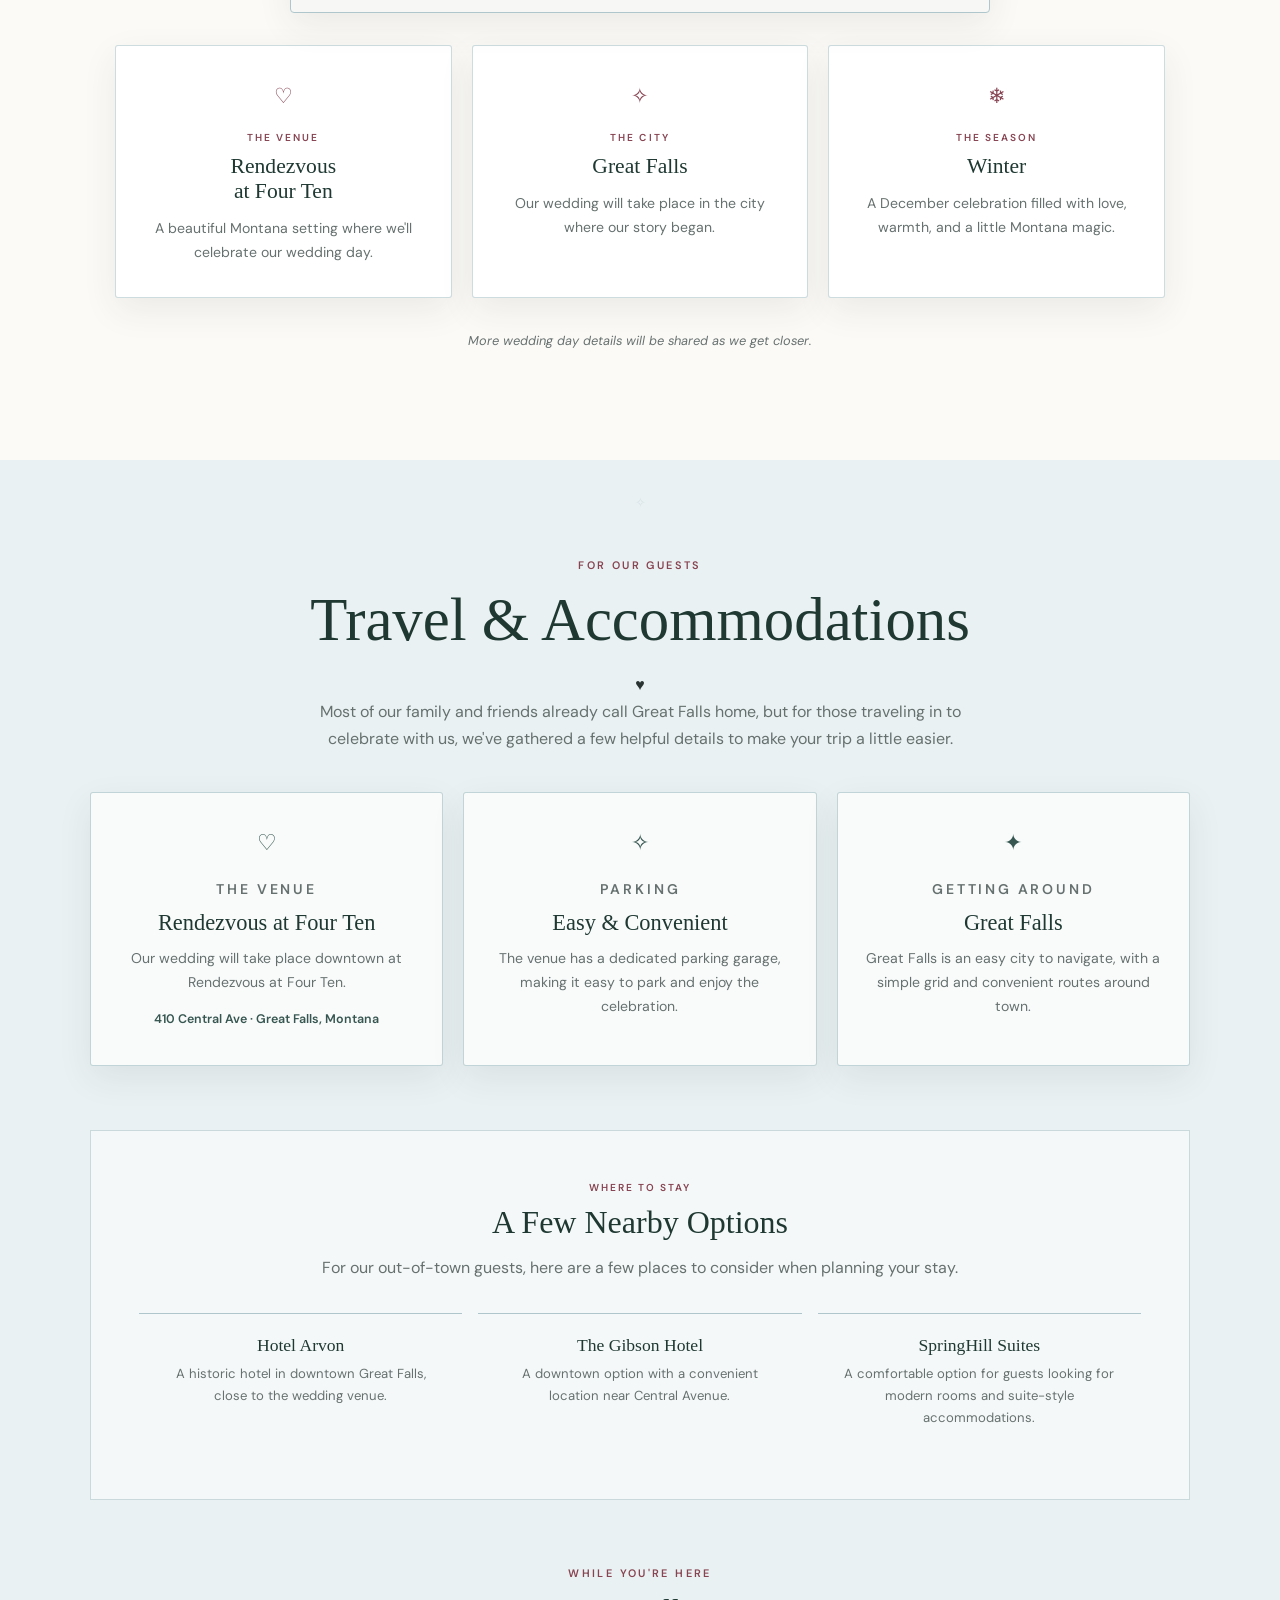
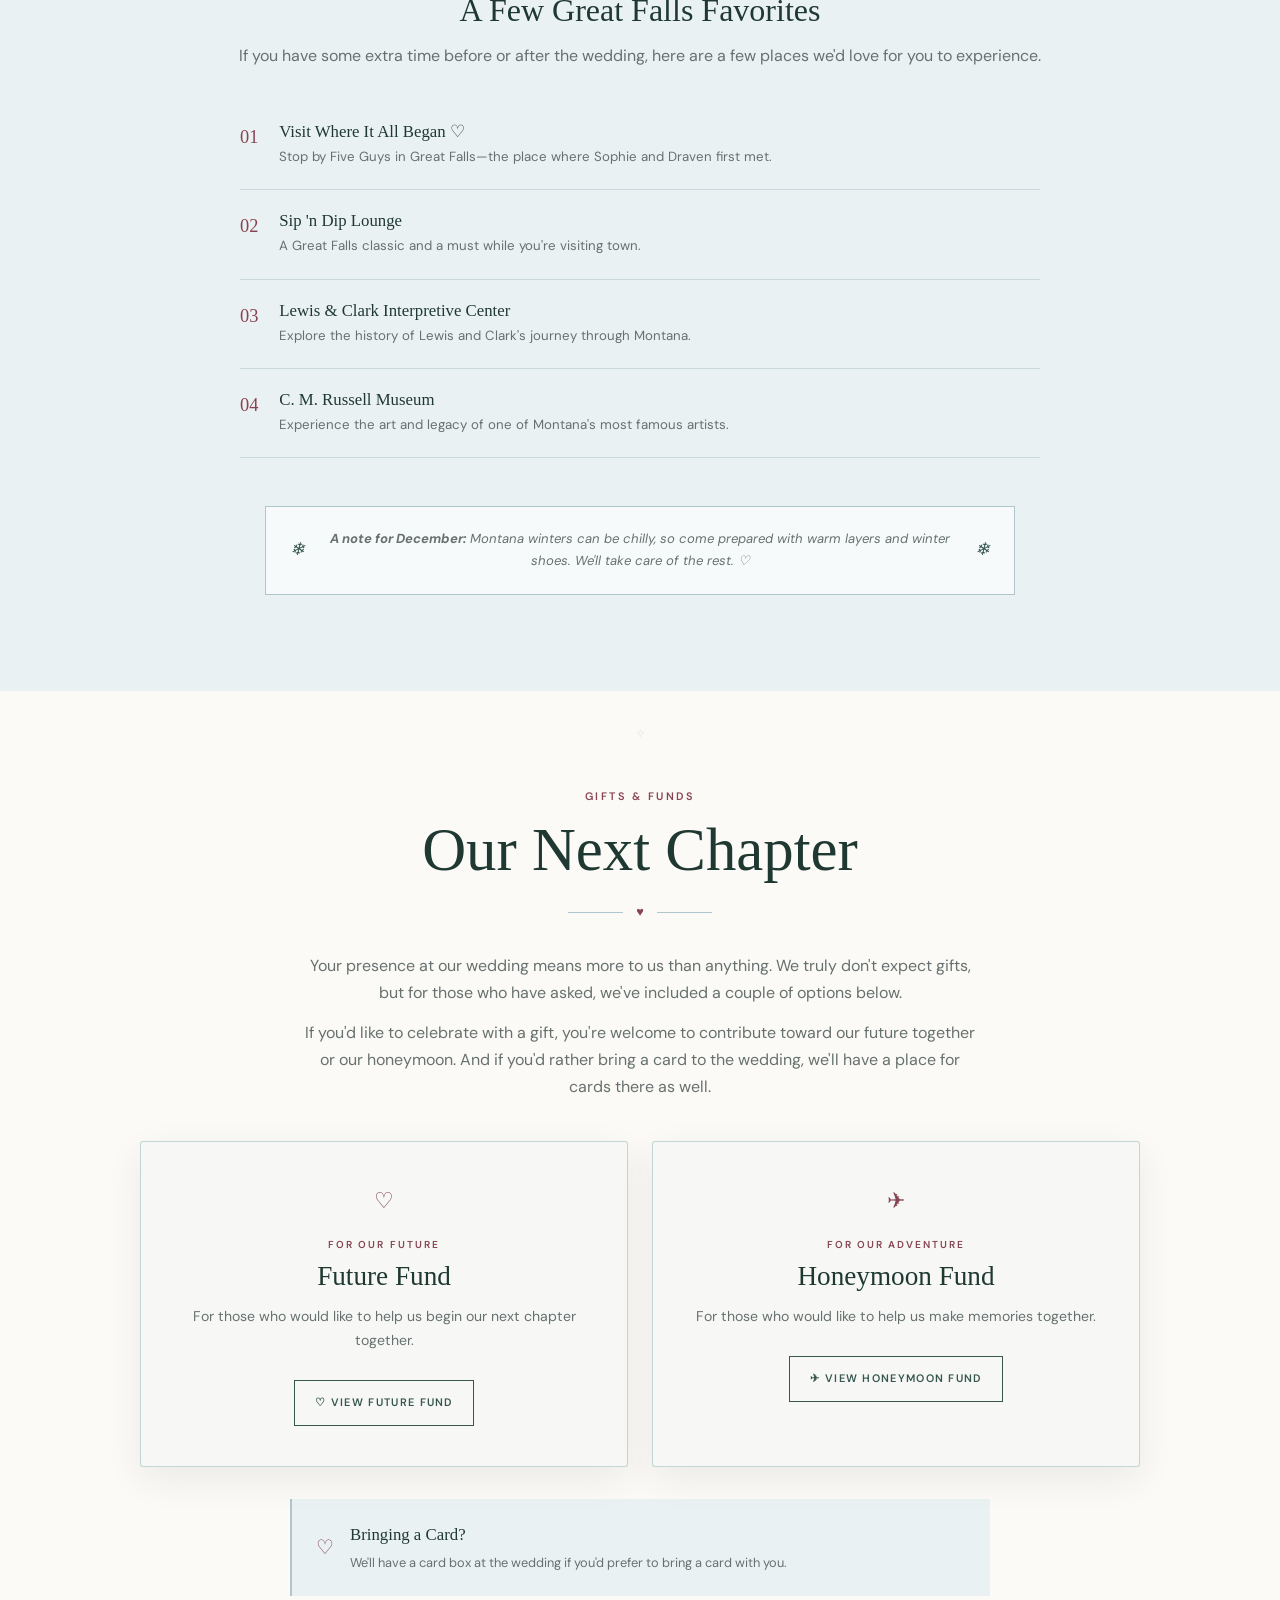
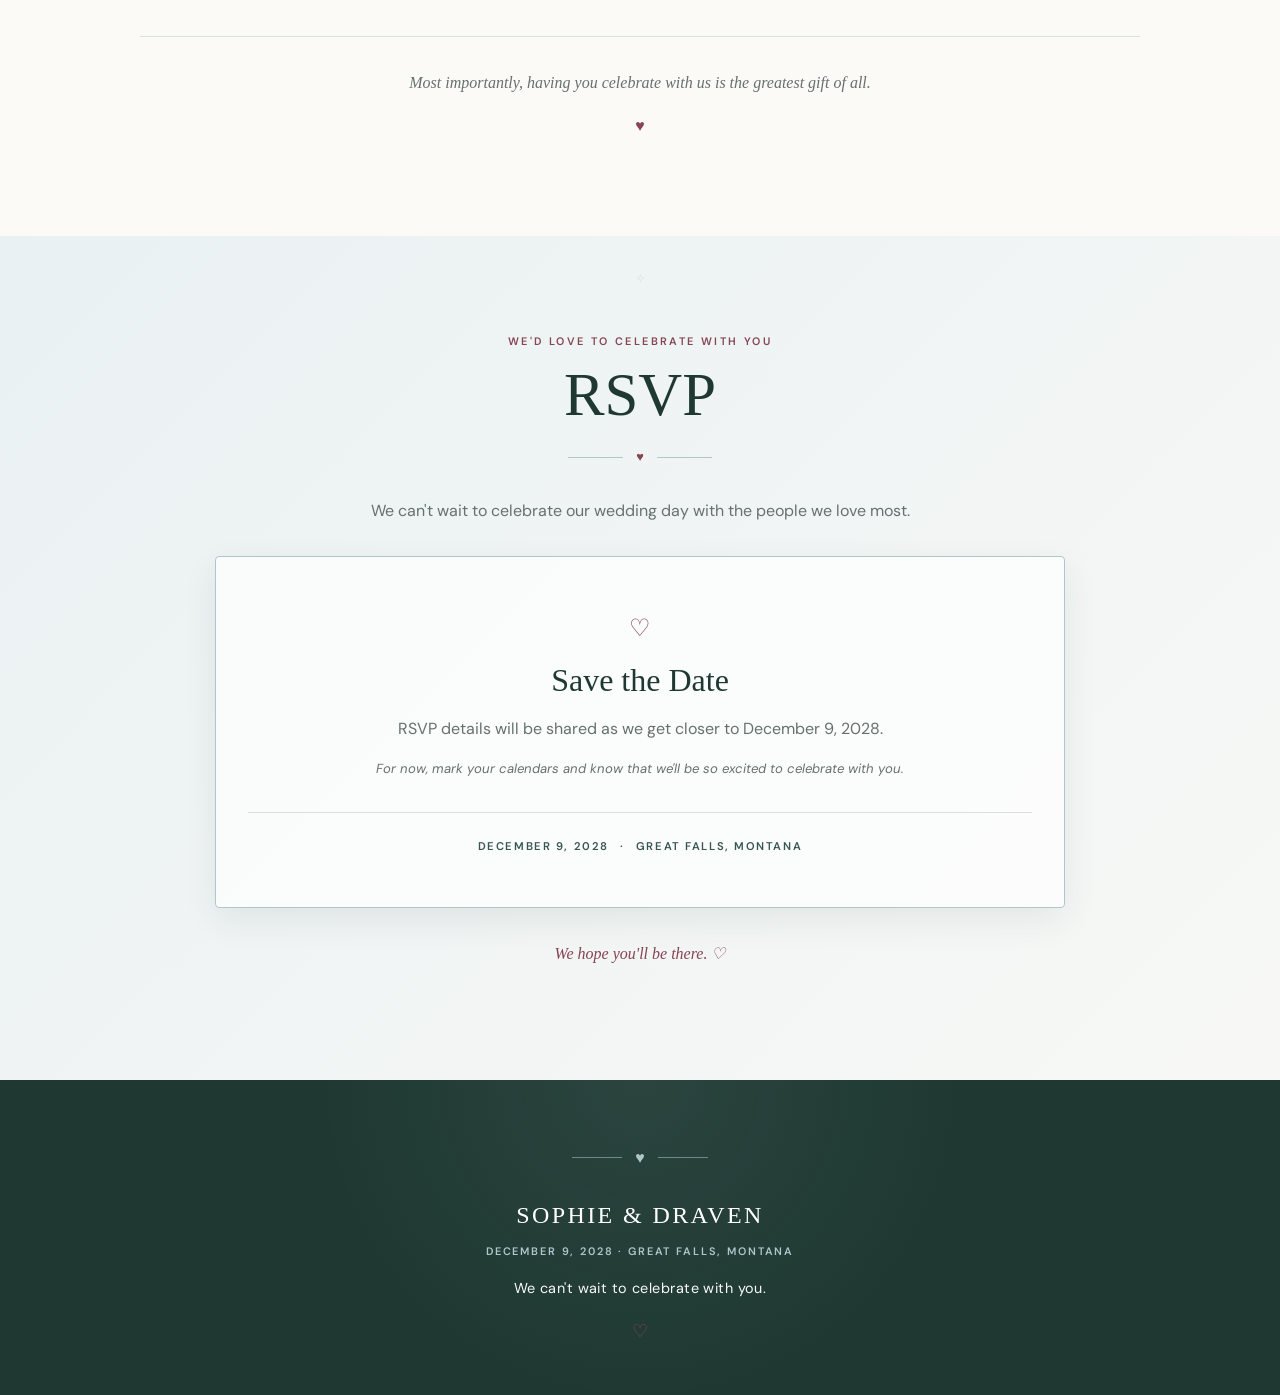
==== commit 7285f33d: "svg design" ====
--- a/index.html
+++ b/index.html
@@ -10,10 +10,11 @@
   <link rel="preconnect" href="https://fonts.gstatic.com" crossorigin>
   <link href="https://fonts.googleapis.com/css2?family=DM+Sans:wght@400;500;600&family=Playfair+Display:wght@400;500;600&display=swap" rel="stylesheet">
 
-  <link rel="stylesheet" href="styles.css?v=4">
+  <link rel="stylesheet" href="styles.css?v=6">
 </head>
 <body>
   <header class="hero">
+  <div class="hero-winter-art" aria-hidden="true"></div>
     <nav class="navigation">
       <a href="#home" class="nav-logo">S & D</a>
       <div class="nav-links">
--- a/styles.css
+++ b/styles.css
@@ -3430,3 +3430,52 @@
     max-height: 22px !important;
   }
 }
+
+/* Winter decorations: iPhone and desktop */
+
+.hero {
+  position: relative;
+  isolation: isolate;
+  overflow: hidden;
+}
+
+.hero::before,
+.hero::after {
+  content: none !important;
+}
+
+.hero .hero-winter-art {
+  position: absolute;
+  inset: 0;
+  width: 100%;
+  height: 100%;
+  background-image: url("./winter-details.svg");
+  background-repeat: no-repeat;
+  background-position: center bottom;
+  background-size: 100% 100%;
+  opacity: 1;
+  pointer-events: none;
+  z-index: 0;
+}
+
+.hero .navigation,
+.hero .hero-content,
+.hero .hero-bottom {
+  position: relative;
+  z-index: 2;
+}
+
+/* Keep existing date snowflake size */
+.hero .hero-snowflake {
+  width: 24px !important;
+  height: 24px !important;
+  max-width: 24px !important;
+  max-height: 24px !important;
+}
+
+@media (max-width: 768px) {
+  .hero .hero-winter-art {
+    background-size: 100% 100%;
+    background-position: center bottom;
+  }
+}
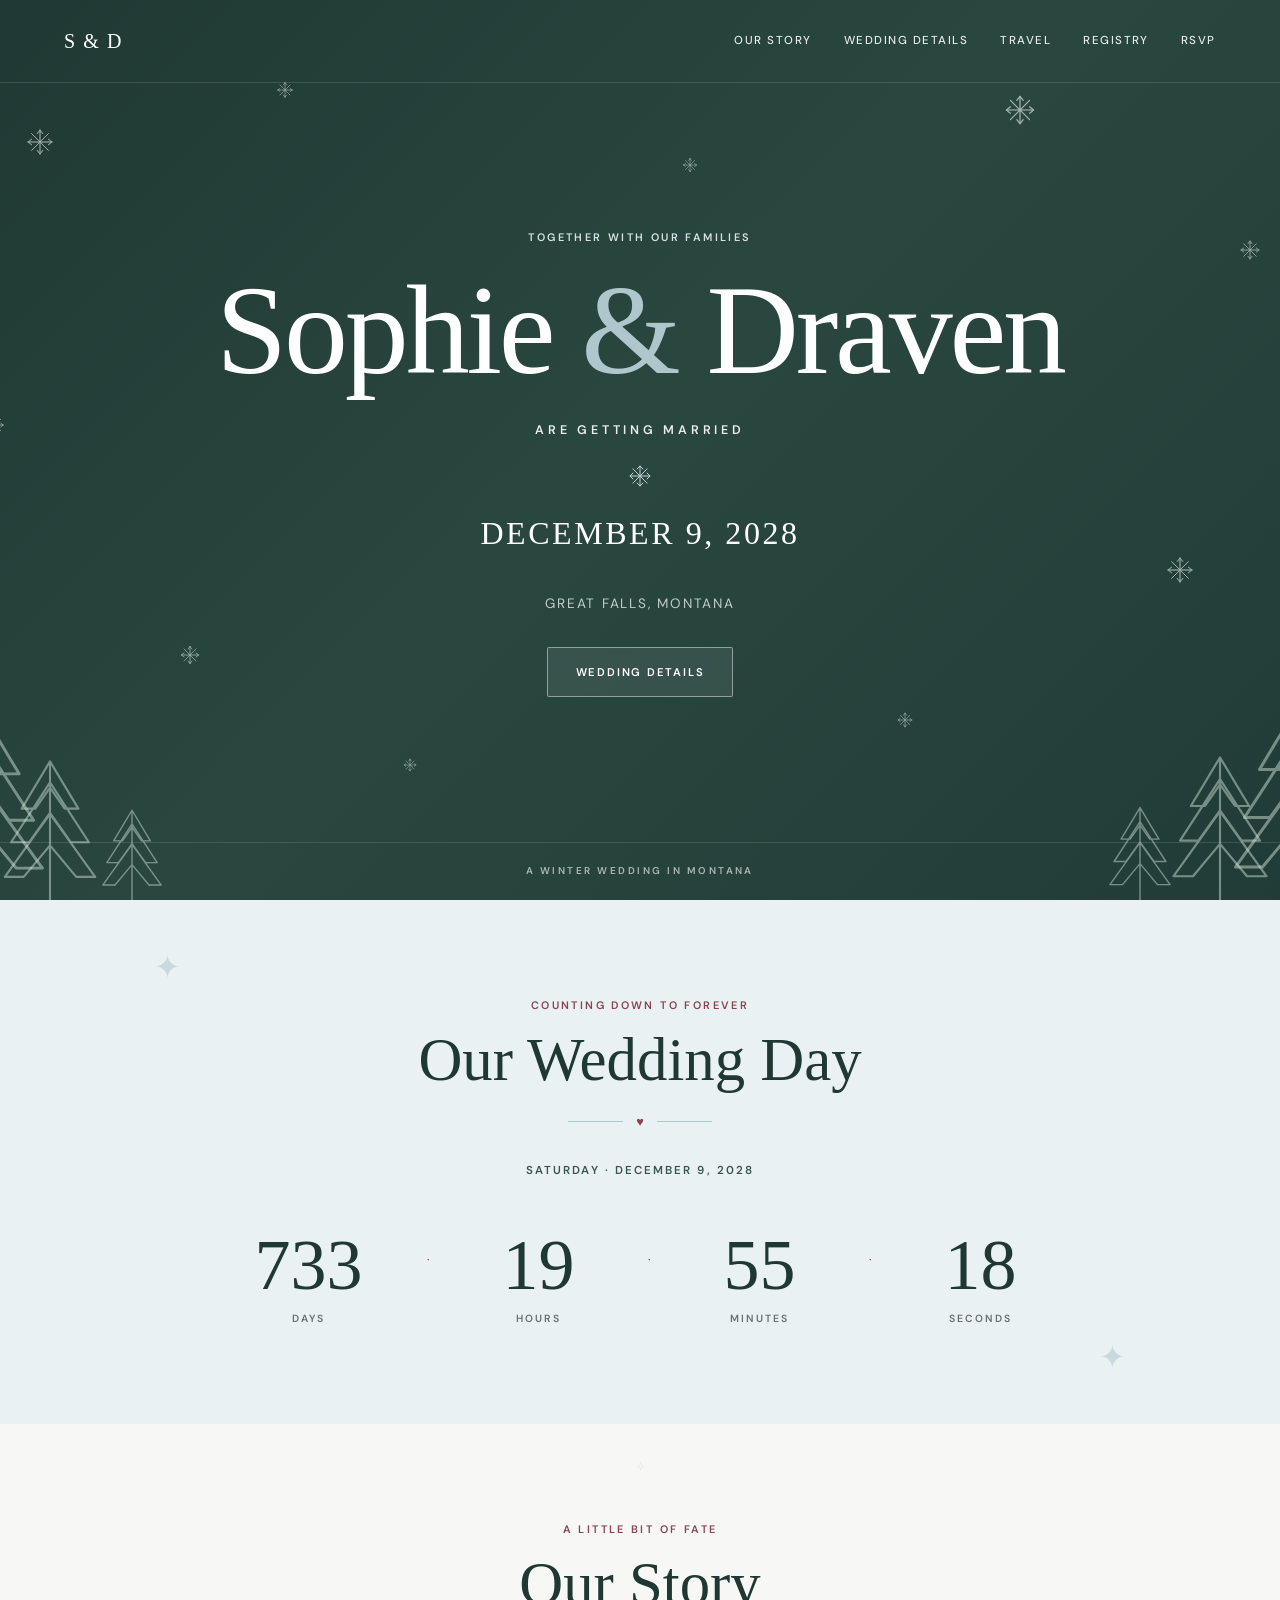
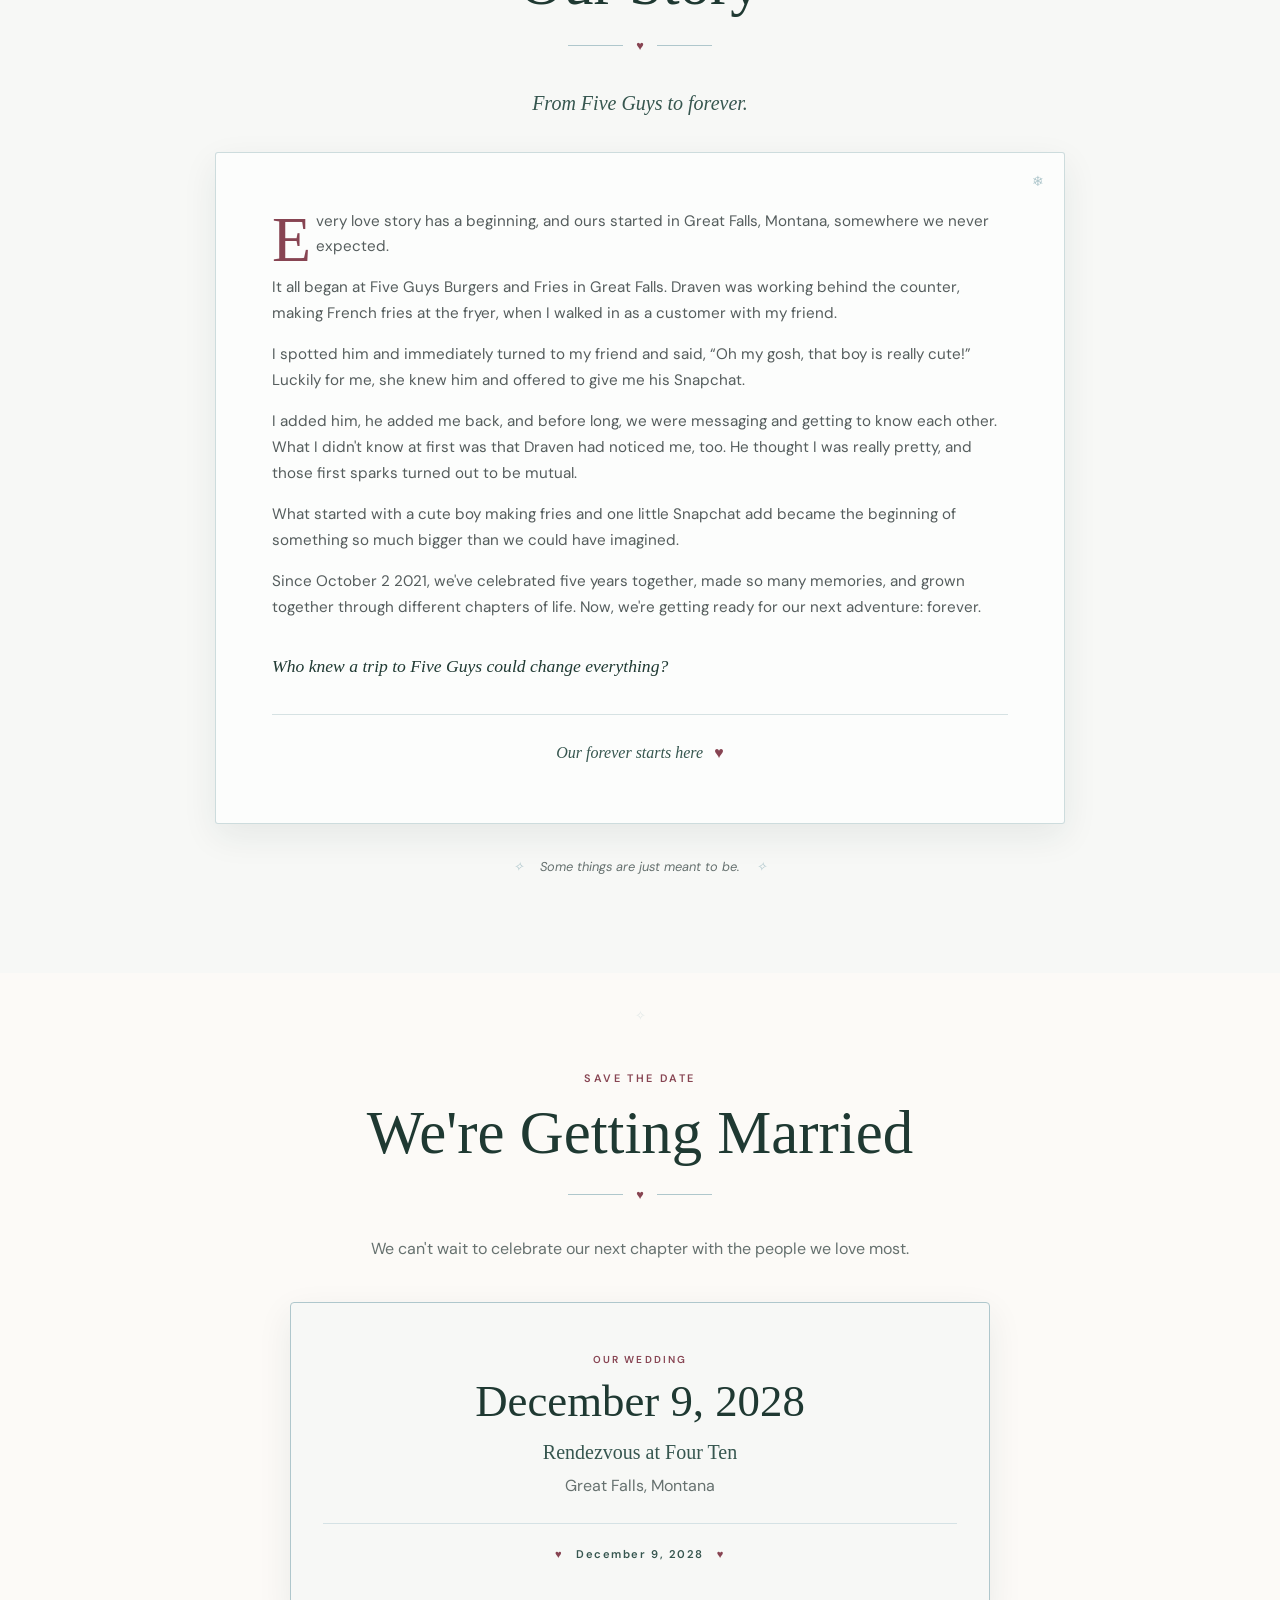
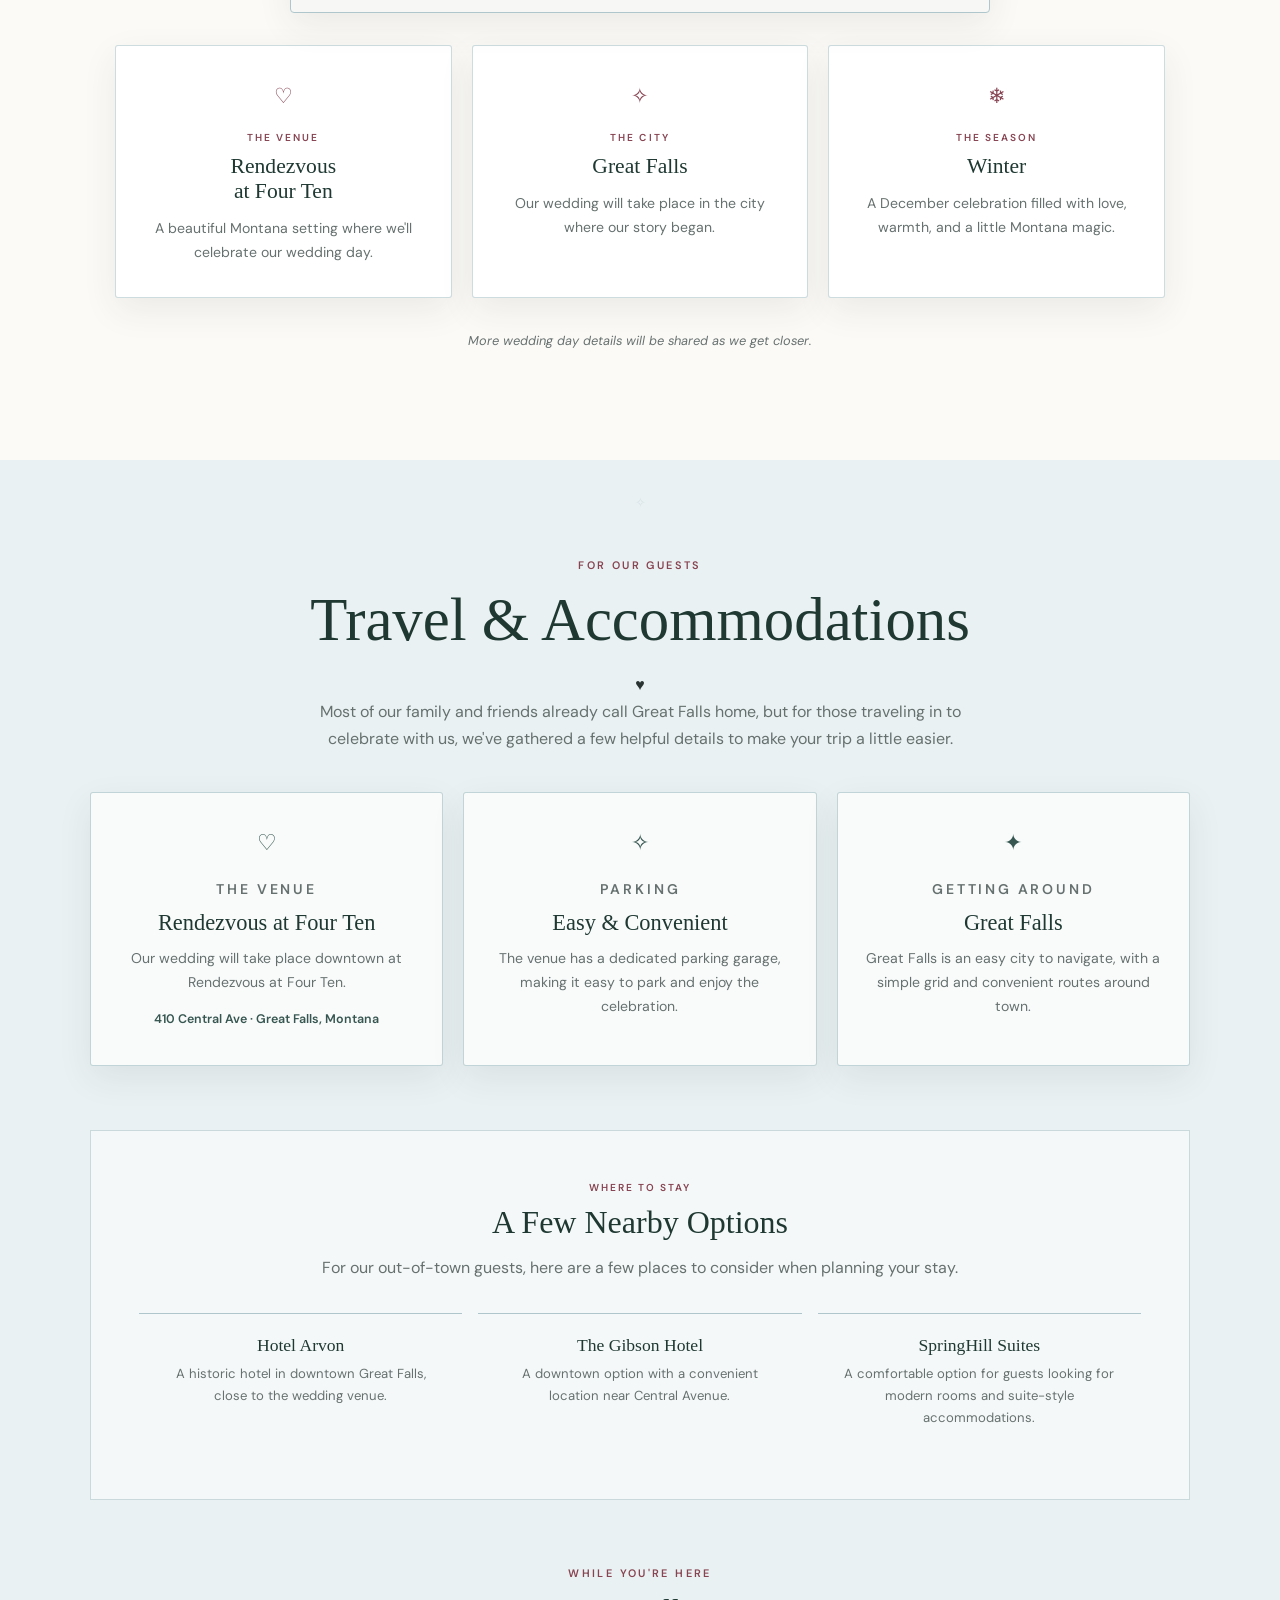
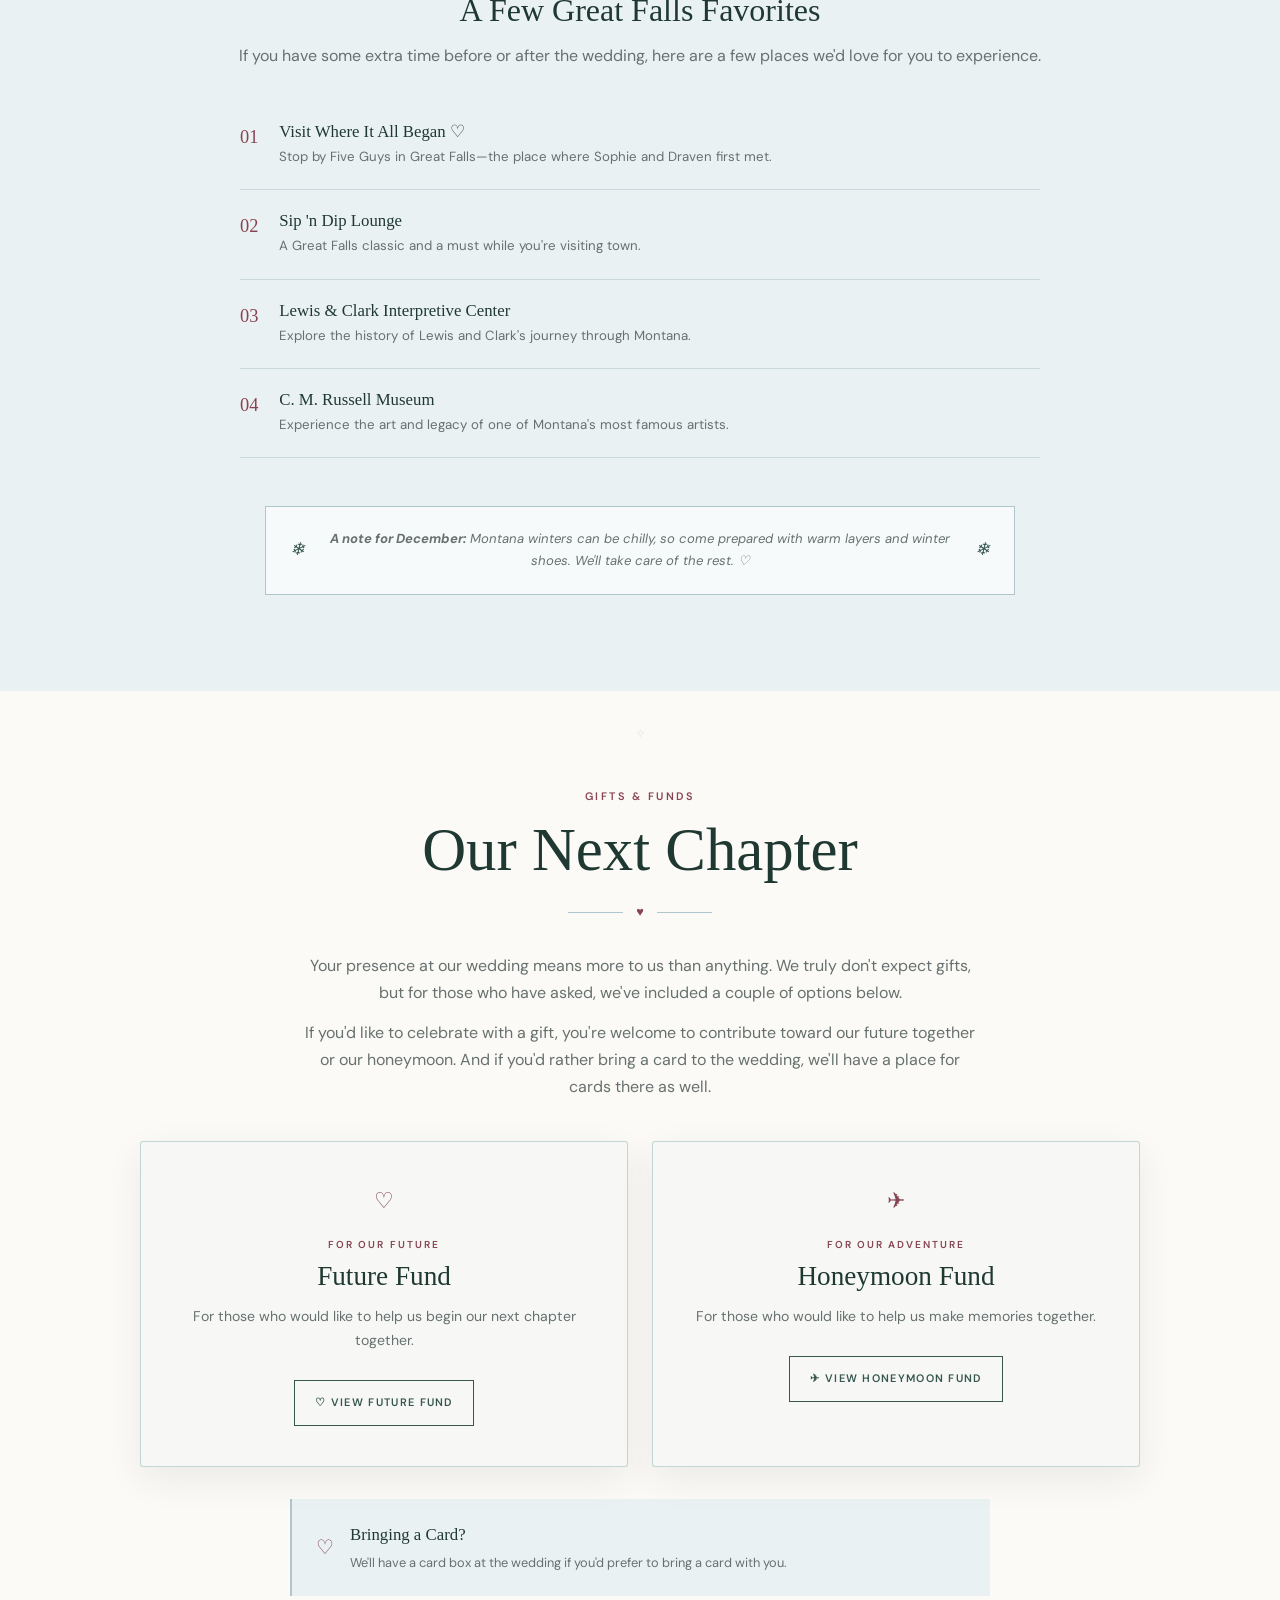
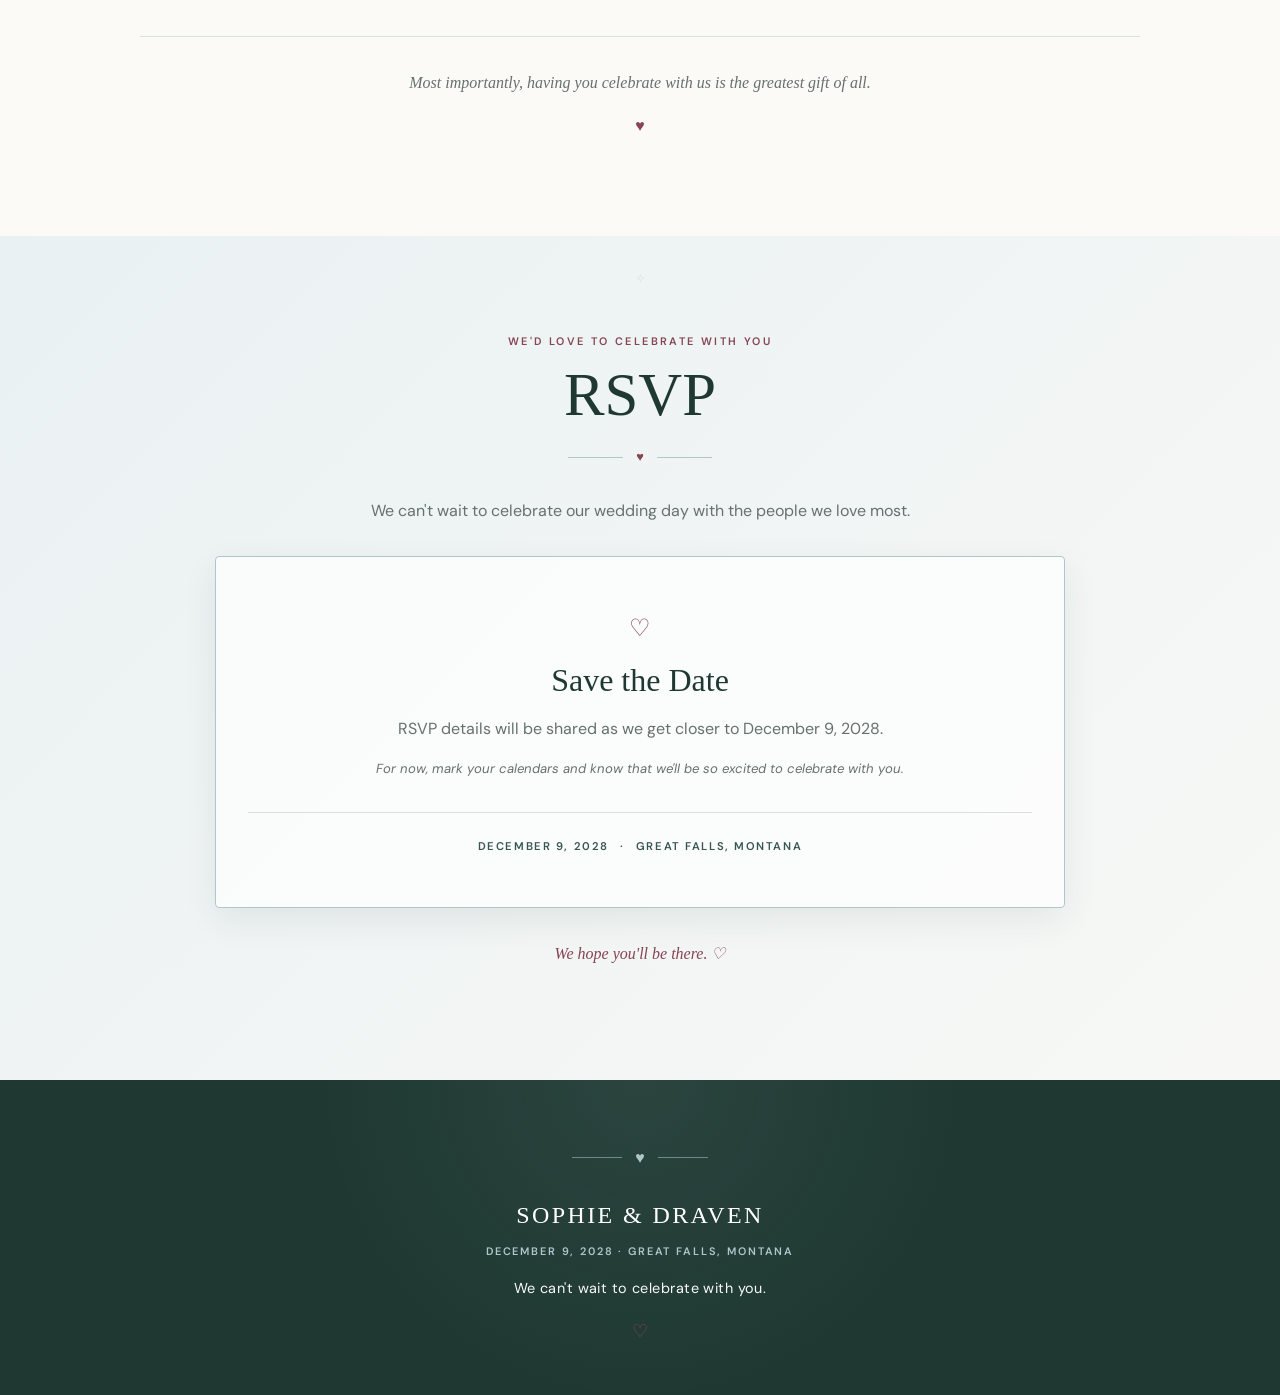
==== commit 0bef5d94: "iphone svg" ====
--- a/index.html
+++ b/index.html
@@ -10,7 +10,7 @@
   <link rel="preconnect" href="https://fonts.gstatic.com" crossorigin>
   <link href="https://fonts.googleapis.com/css2?family=DM+Sans:wght@400;500;600&family=Playfair+Display:wght@400;500;600&display=swap" rel="stylesheet">
 
-  <link rel="stylesheet" href="styles.css?v=6">
+  <link rel="stylesheet" href="styles.css?v=7">
 </head>
 <body>
   <header class="hero">
--- a/styles.css
+++ b/styles.css
@@ -3479,3 +3479,45 @@
     background-position: center bottom;
   }
 }
+
+/* iPhone winter background fix */
+@media screen and (max-width: 768px) {
+
+  .hero .hero-winter-art {
+    display: block !important;
+    position: absolute;
+    inset: 0;
+    width: 100%;
+    height: 100%;
+
+    background-image: url("./winter-details.svg");
+    background-repeat: no-repeat;
+
+    /* Keep the full illustration visible */
+    background-size: 100% 100%;
+    background-position: center bottom;
+
+    opacity: 1 !important;
+    visibility: visible !important;
+    z-index: 1;
+    pointer-events: none;
+  }
+
+  .hero .navigation,
+  .hero .hero-content,
+  .hero .hero-bottom {
+    position: relative;
+    z-index: 2;
+  }
+}
+
+/* Mobile-only winter artwork */
+@media screen and (max-width: 768px) {
+  .hero .hero-winter-art {
+    background-image: url("./winter-details-mobile.svg");
+    background-repeat: no-repeat;
+    background-position: center bottom;
+    background-size: 100% 100%;
+    opacity: 1;
+  }
+}
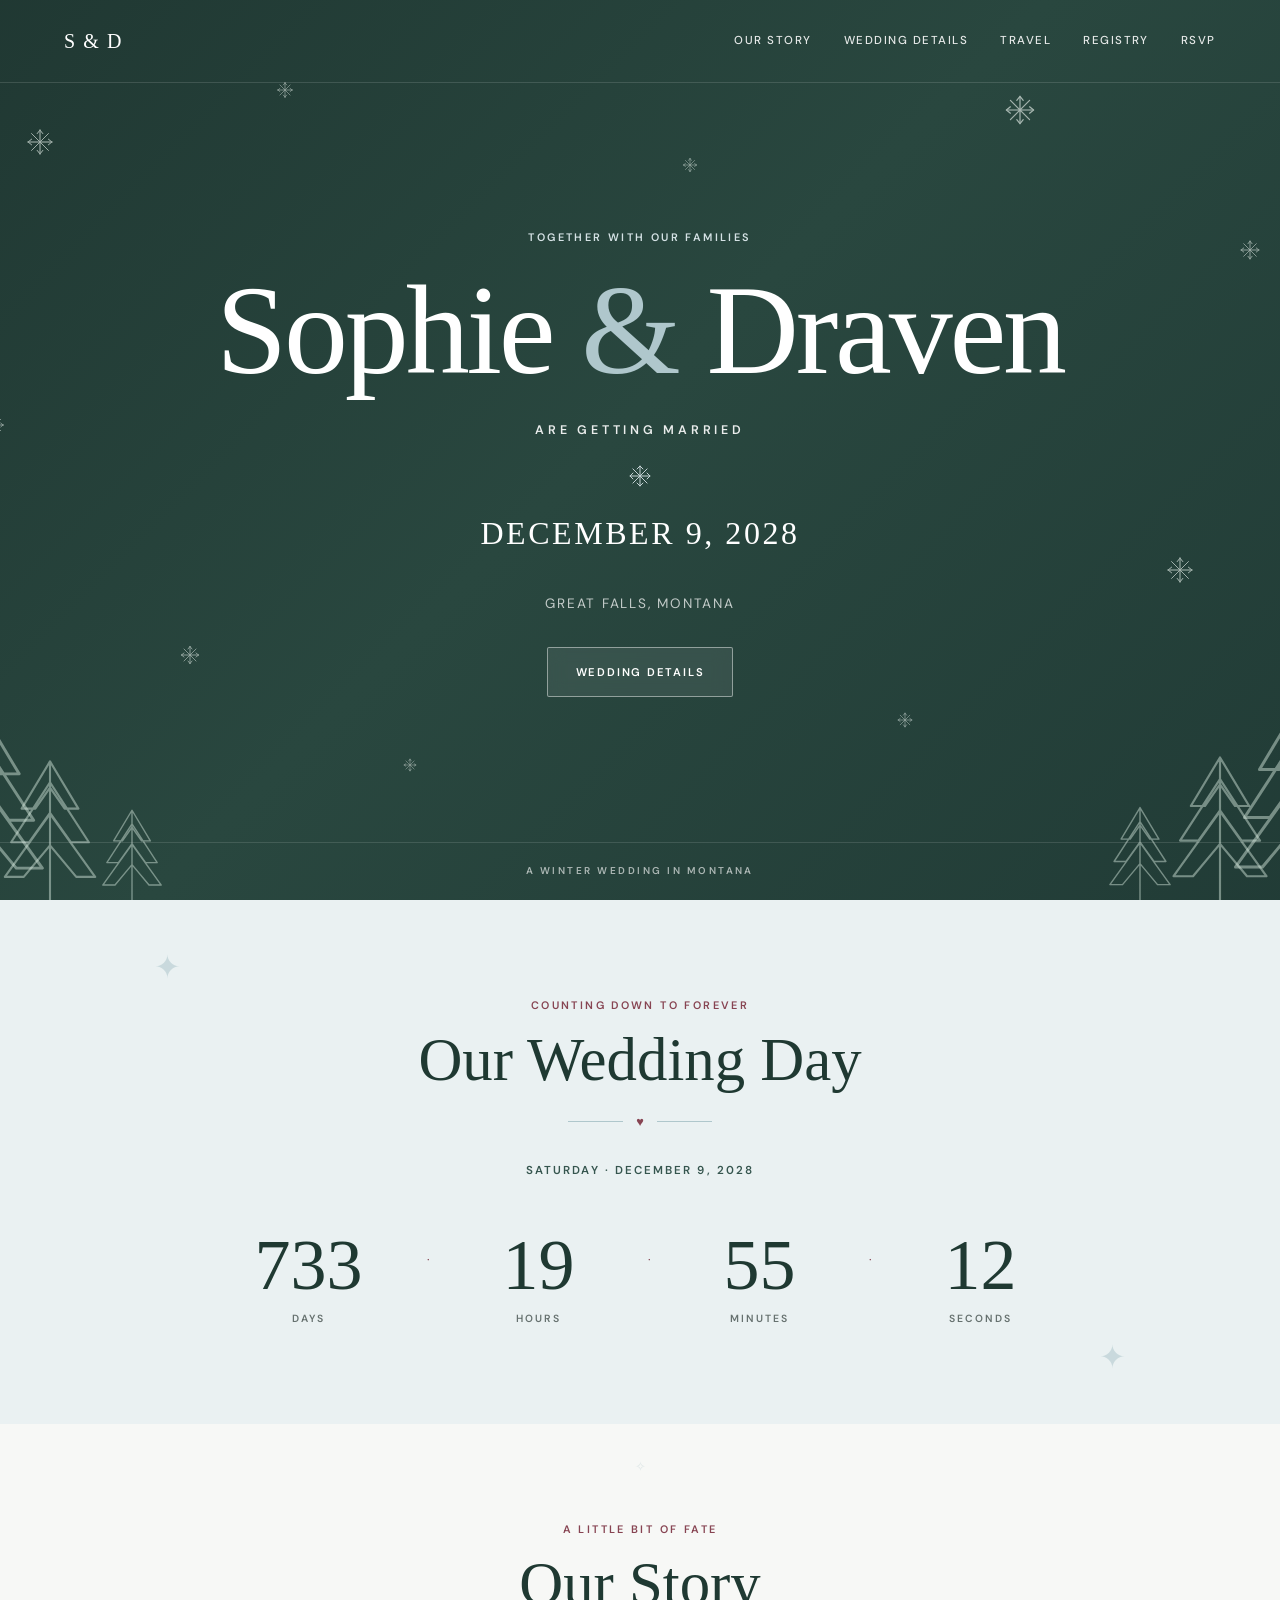
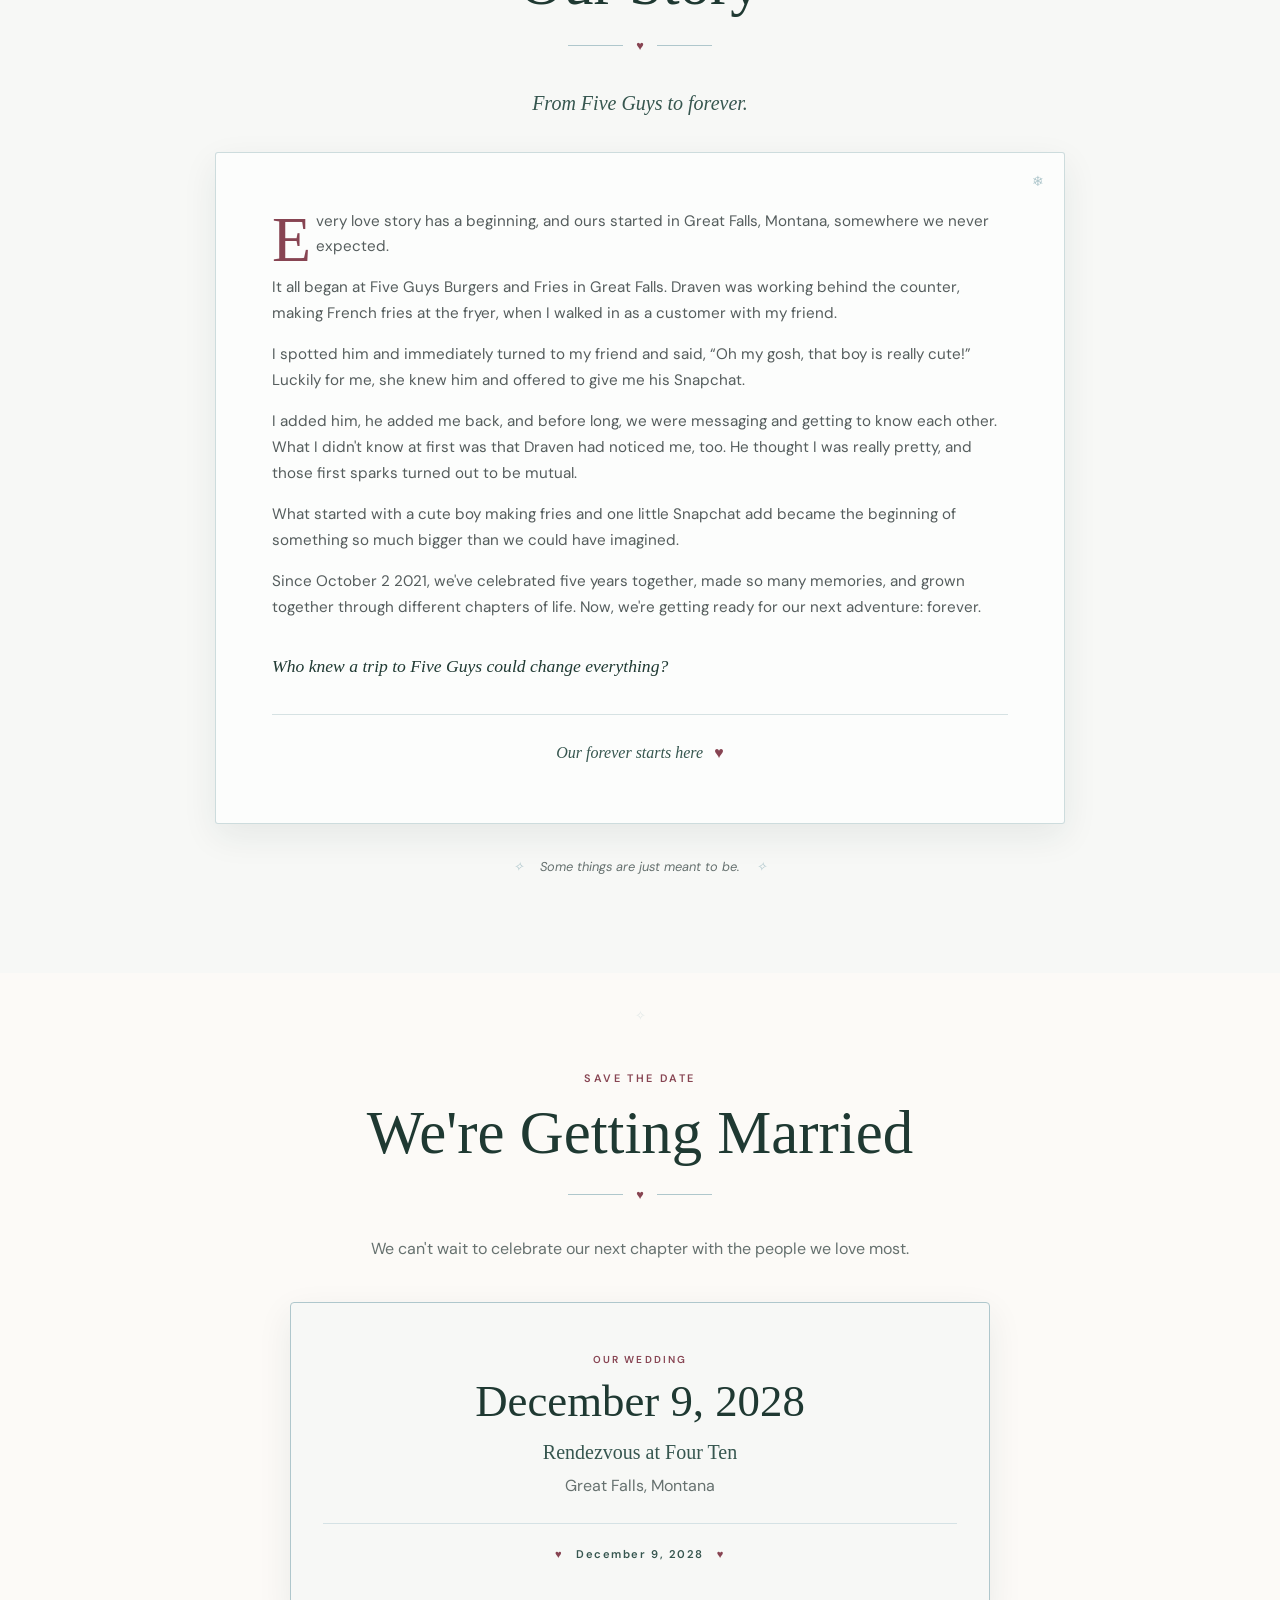
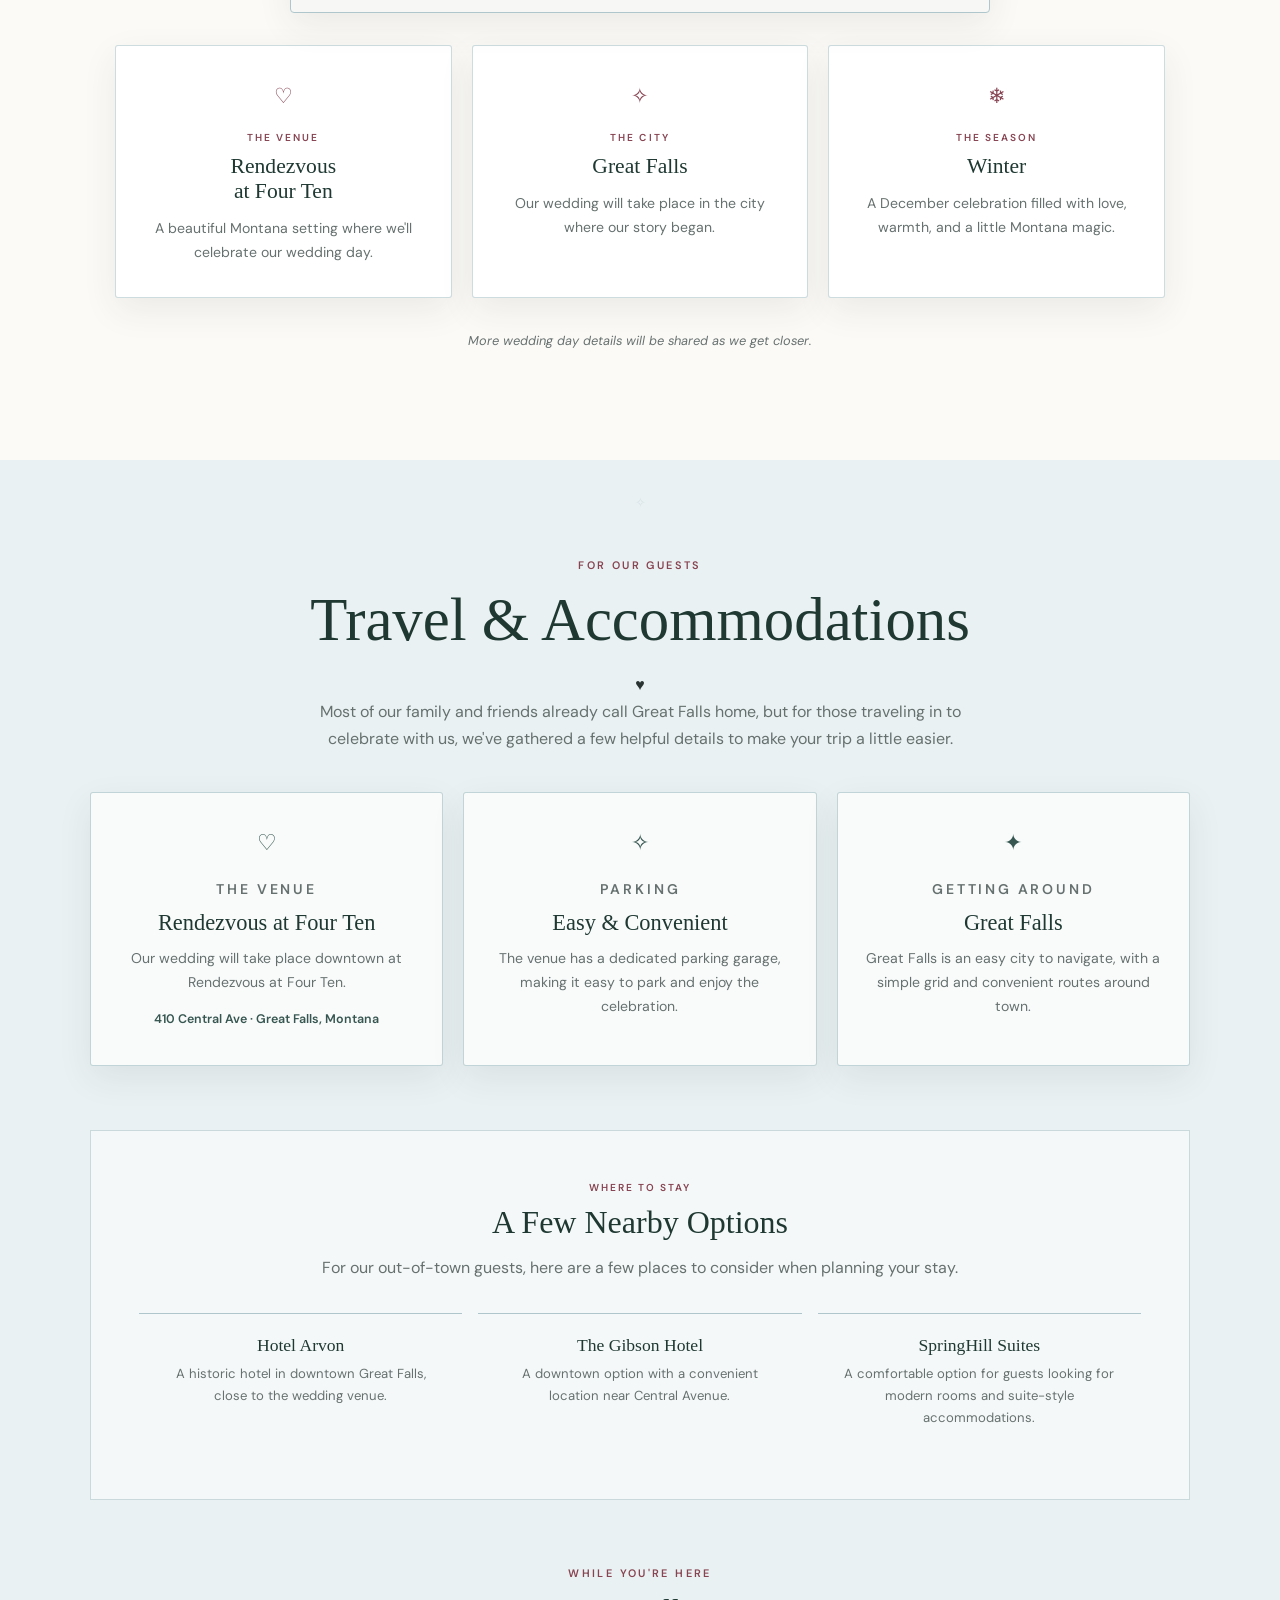
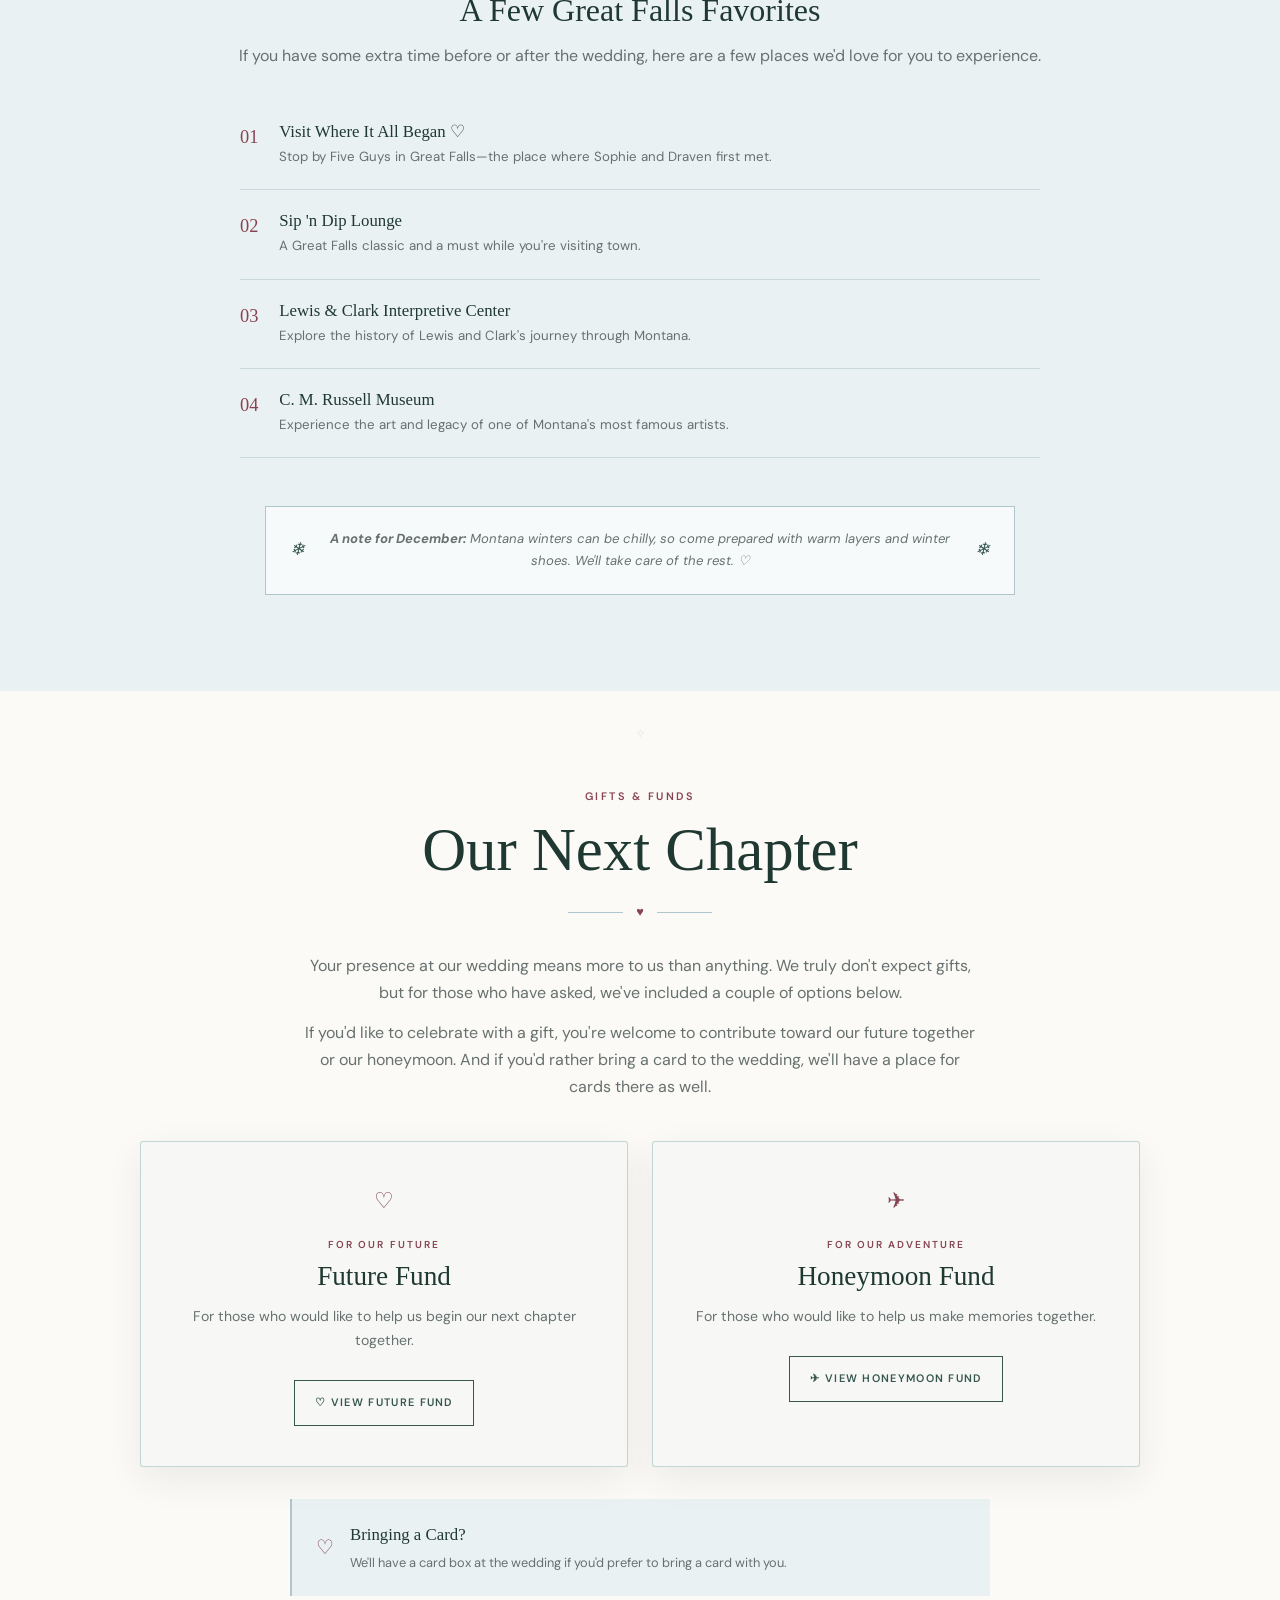
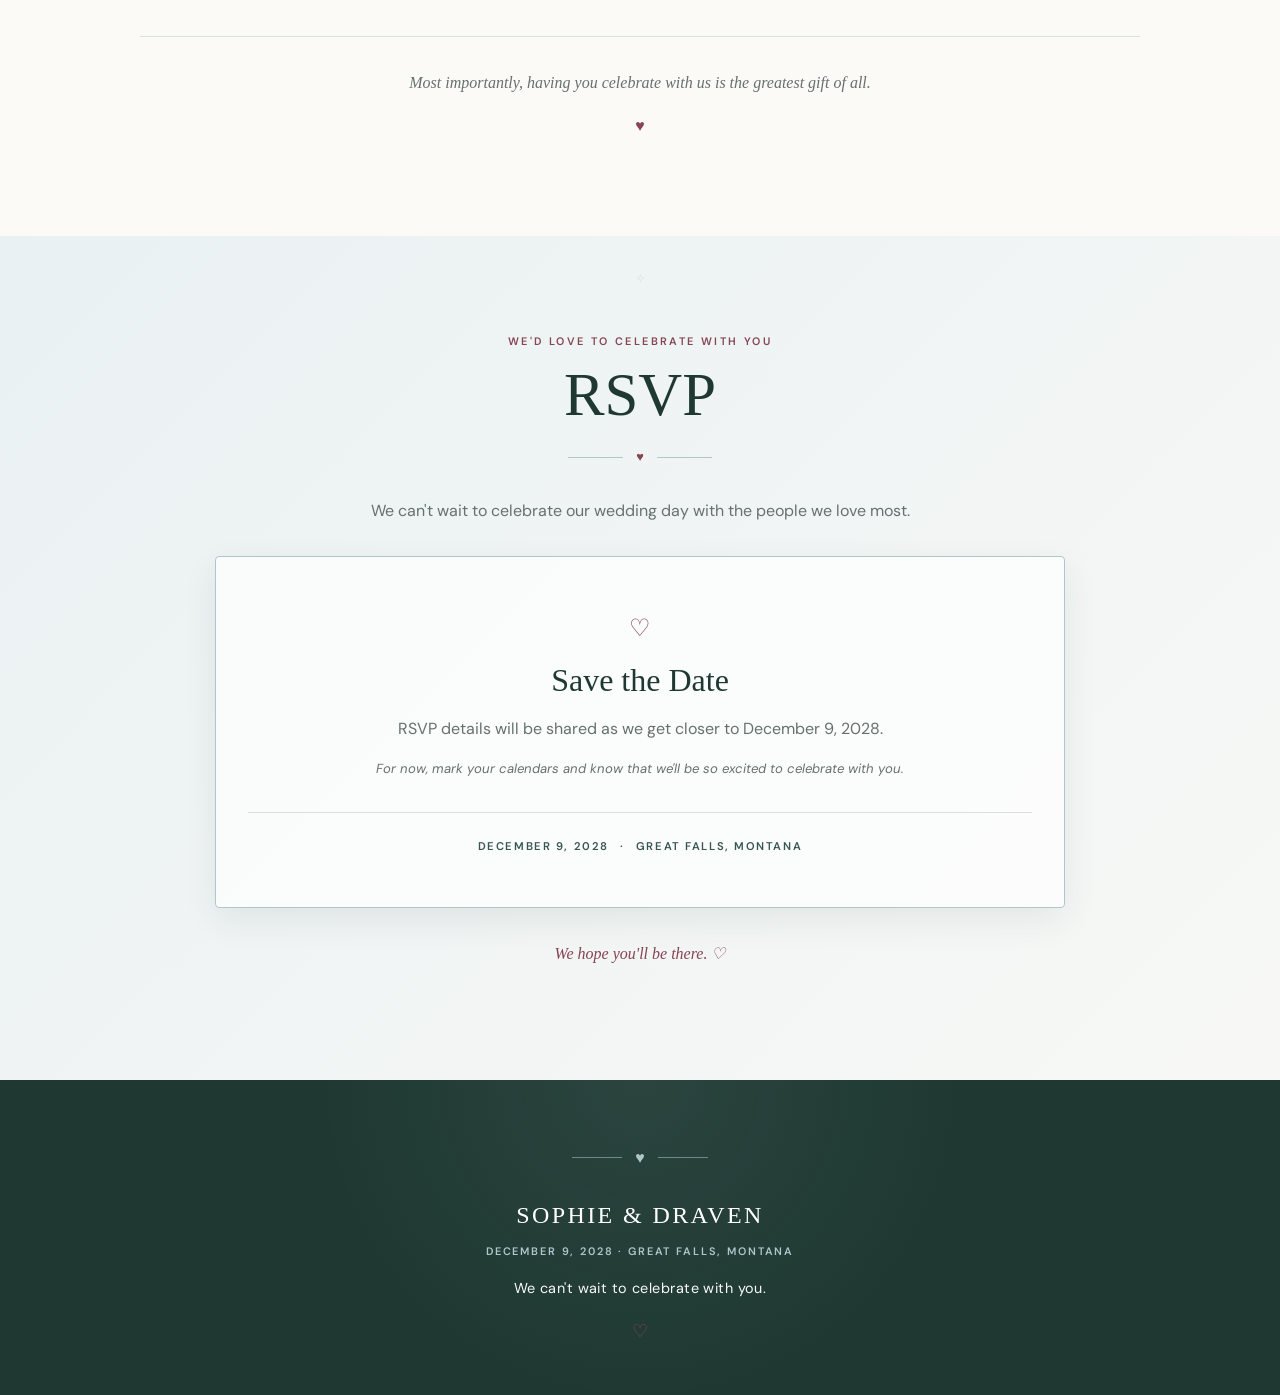
==== commit ea8a8080: "update styles" ====
--- a/index.html
+++ b/index.html
@@ -10,7 +10,7 @@
   <link rel="preconnect" href="https://fonts.gstatic.com" crossorigin>
   <link href="https://fonts.googleapis.com/css2?family=DM+Sans:wght@400;500;600&family=Playfair+Display:wght@400;500;600&display=swap" rel="stylesheet">
 
-  <link rel="stylesheet" href="styles.css?v=7">
+  <link rel="stylesheet" href="styles.css?v=8">
 </head>
 <body>
   <header class="hero">
--- a/styles.css
+++ b/styles.css
@@ -3521,3 +3521,19 @@
     opacity: 1;
   }
 }
+
+/* Make bottom wedding text readable on iPhone */
+@media screen and (max-width: 768px) {
+  .hero-bottom {
+    color: #ffffff !important;
+    font-weight: 600;
+    text-shadow: 0 2px 8px rgba(0, 0, 0, 0.65);
+
+    background: rgba(20, 43, 37, 0.85);
+    border-top: 1px solid rgba(255, 255, 255, 0.25);
+
+    padding: 18px 12px;
+    position: relative;
+    z-index: 3;
+  }
+}
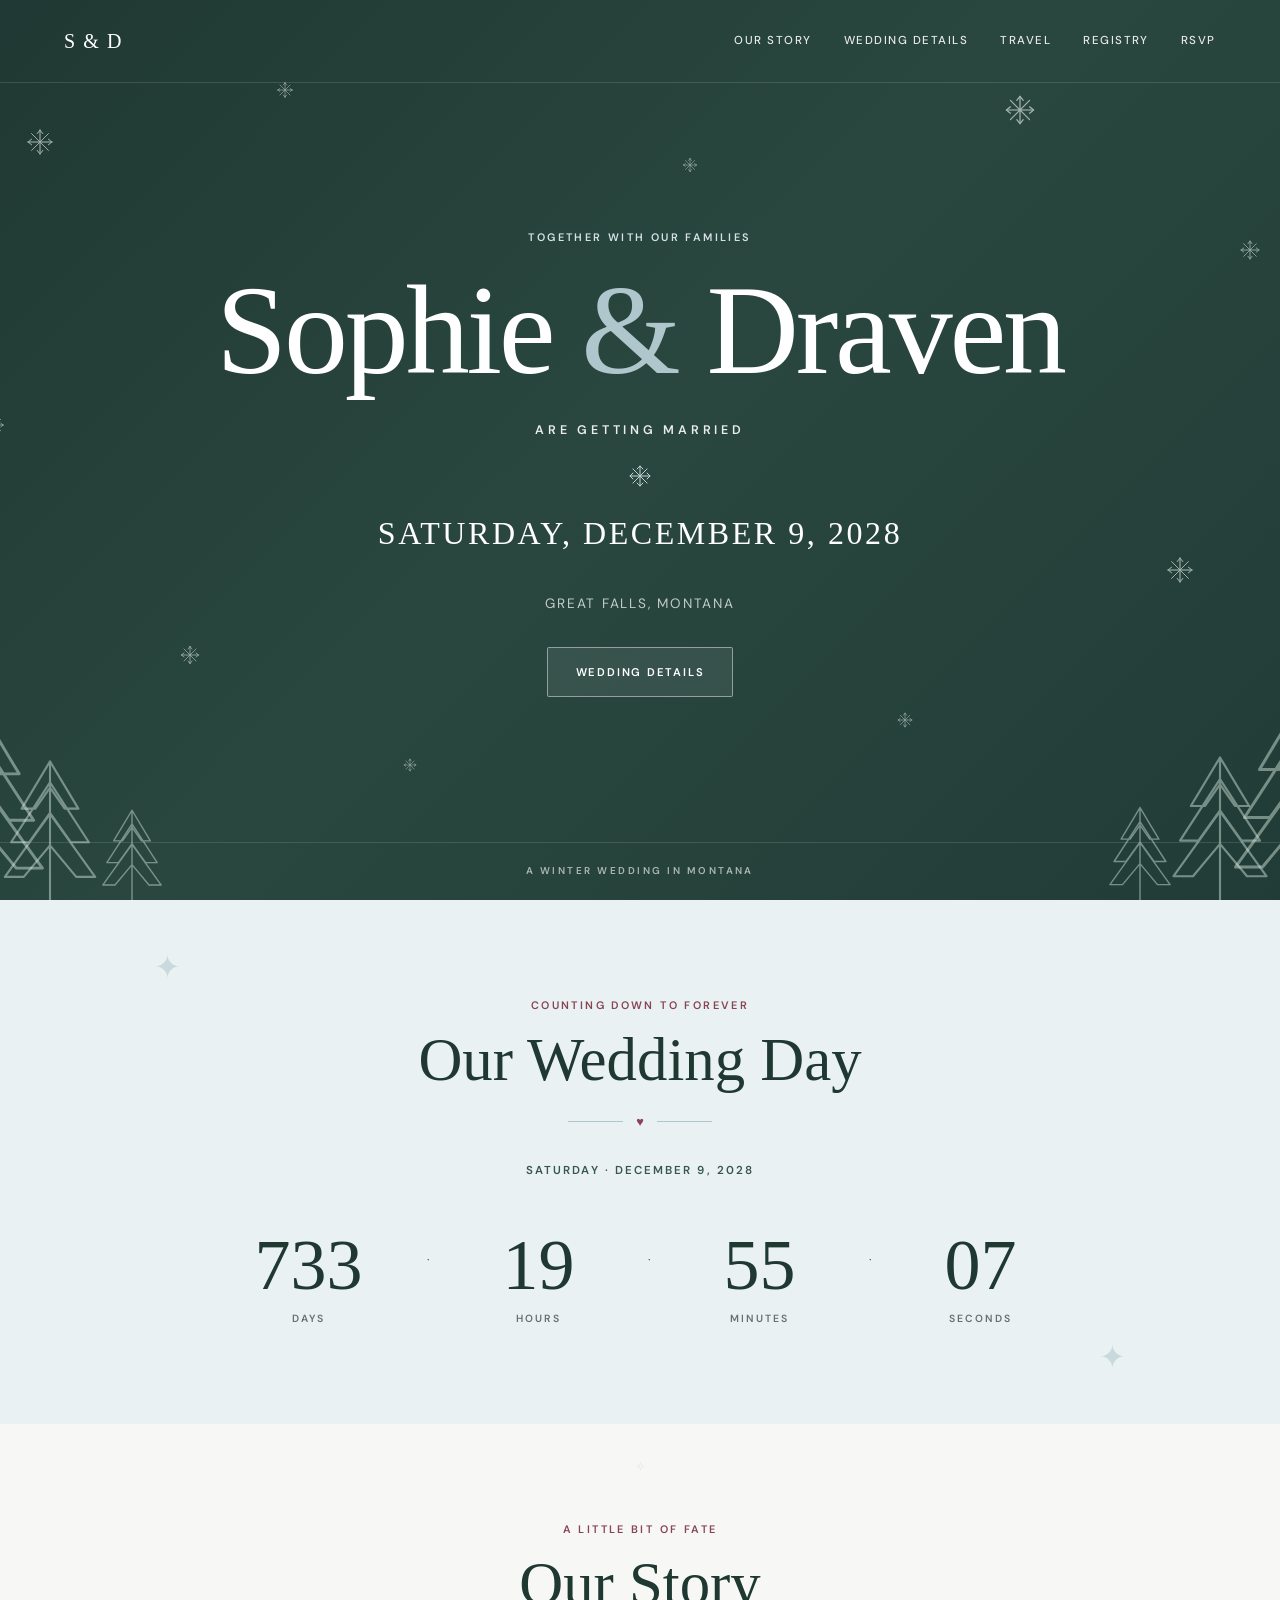
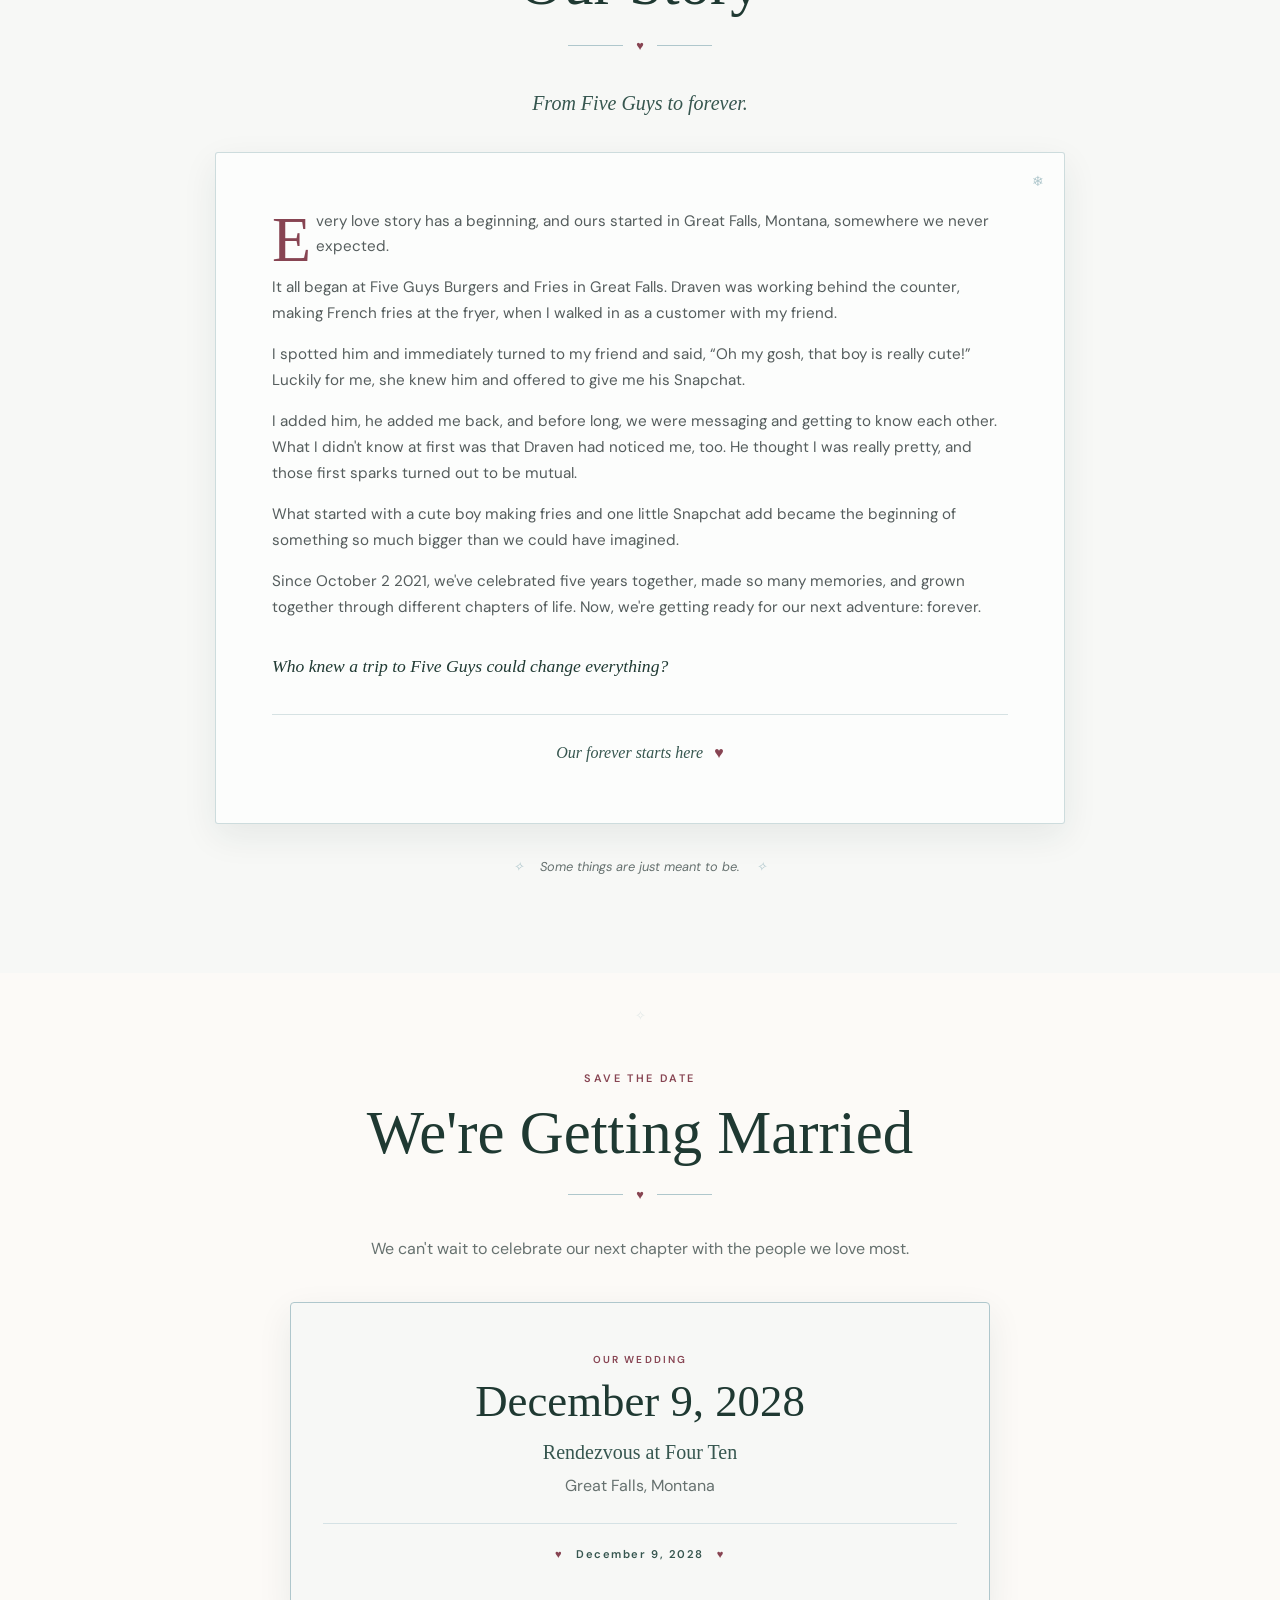
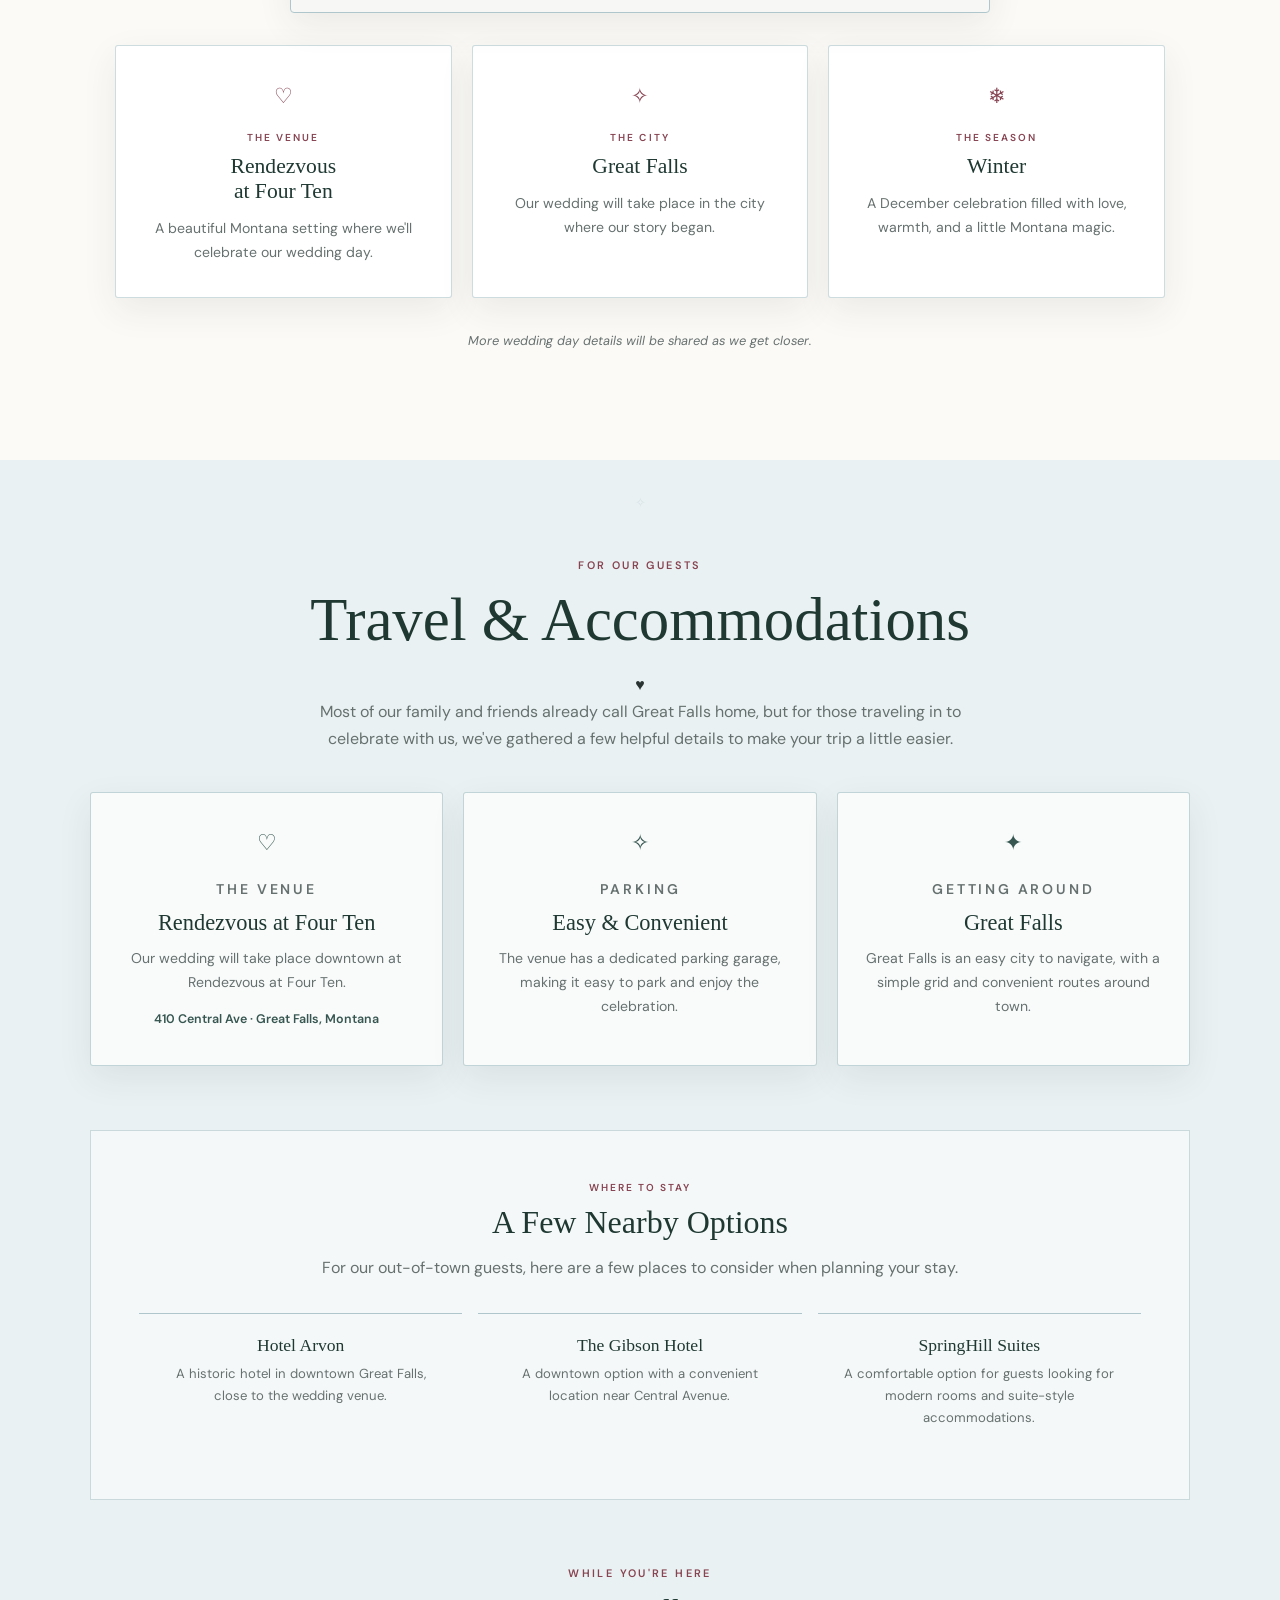
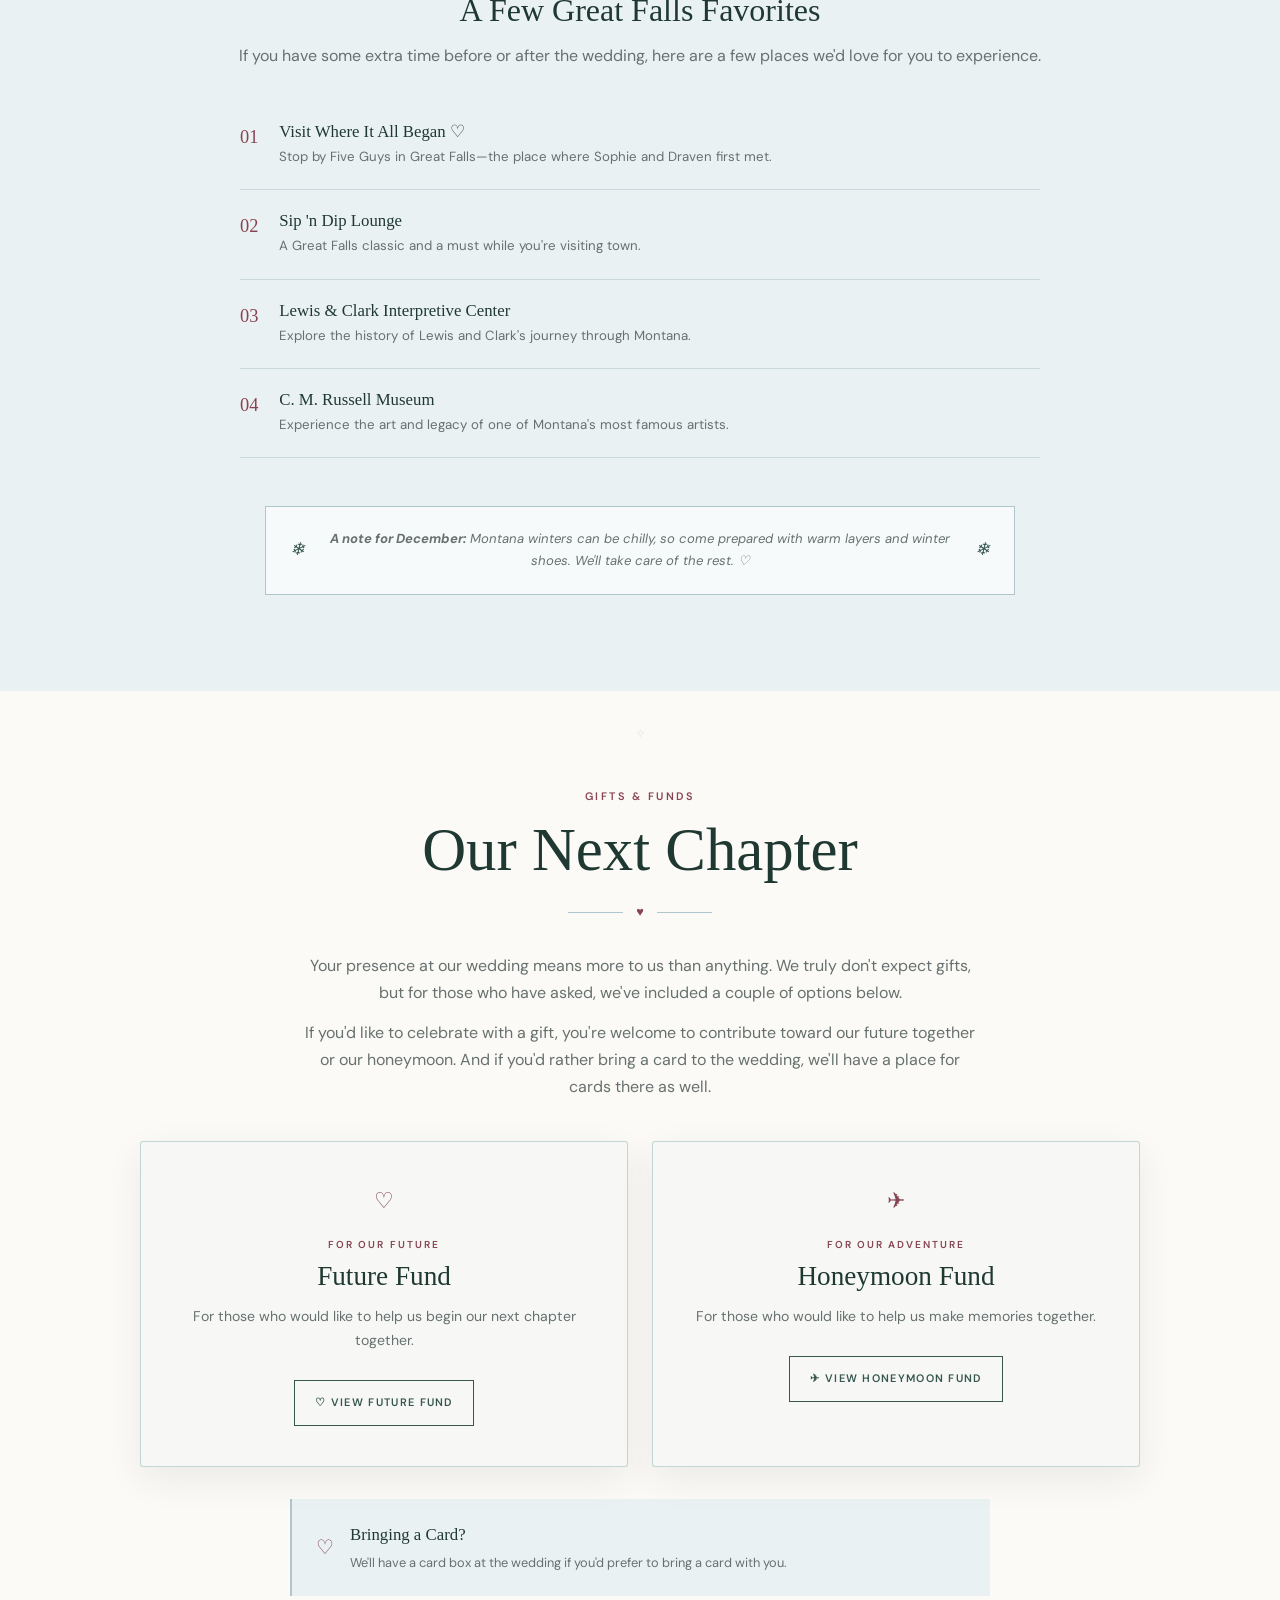
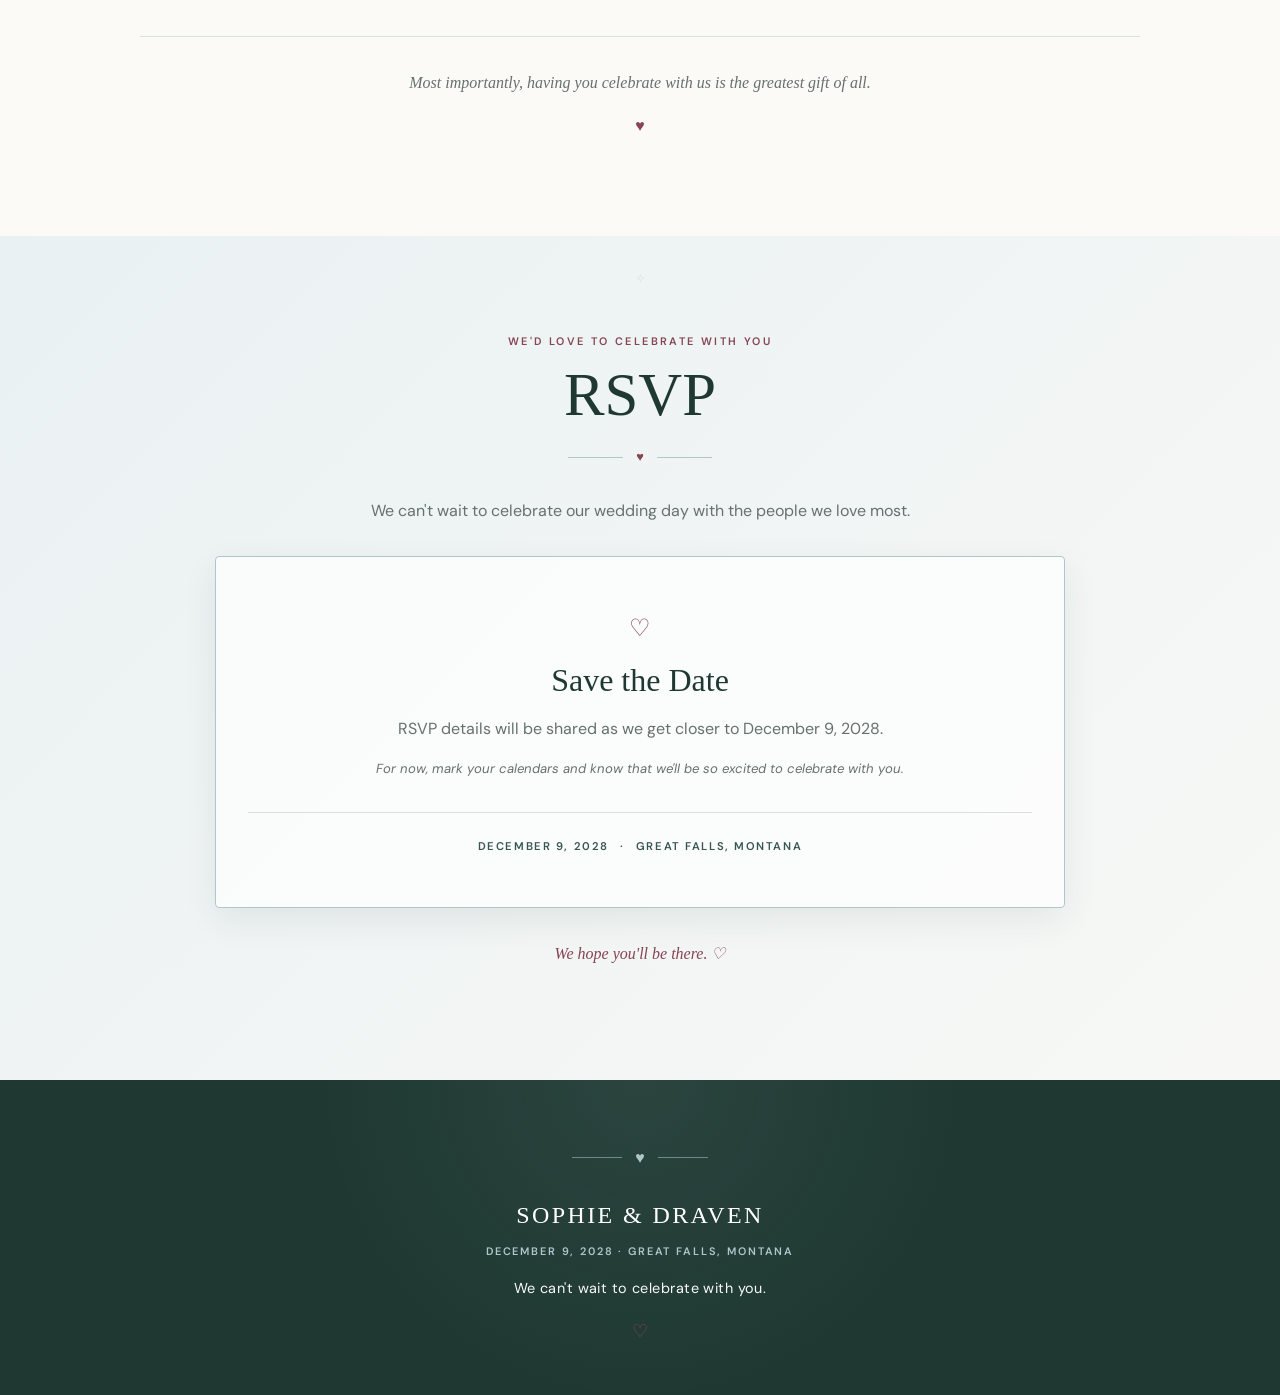
==== commit 5d82f42e: "footer rsvp" ====
--- a/index.html
+++ b/index.html
@@ -43,7 +43,7 @@
   <path d="M12 2v20M2 12h20M4.9 4.9l14.2 14.2M19.1 4.9L4.9 19.1"/>
   <path d="M9 5l3-3 3 3M9 19l3 3 3-3M5 9l-3 3 3 3M19 9l3 3-3 3"/>
   </svg>
-    <p class="wedding-date">DECEMBER 9, 2028</p>
+    <p class="wedding-date">SATURDAY, DECEMBER 9, 2028</p>
       <p class="hero-location">Great Falls, Montana</p>
       <a href="#details" class="button">Wedding Details</a>
     </main>
